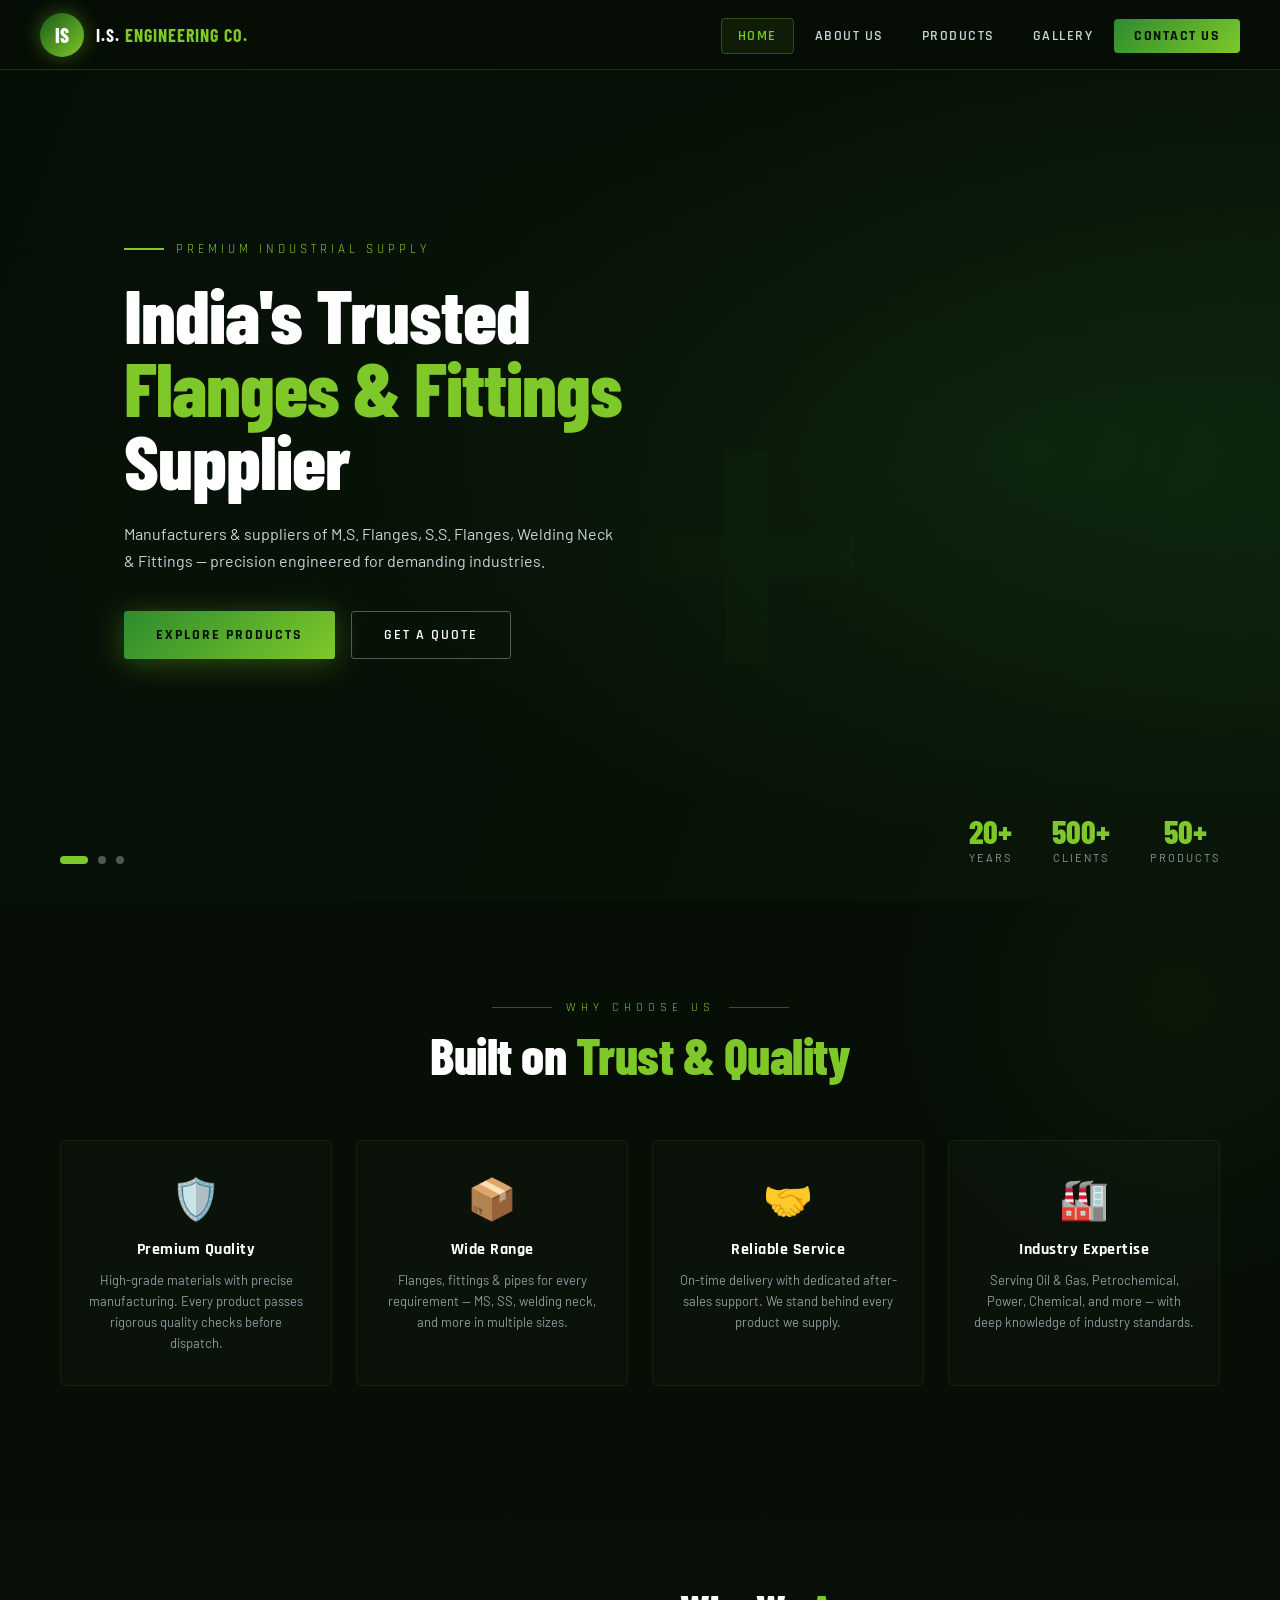
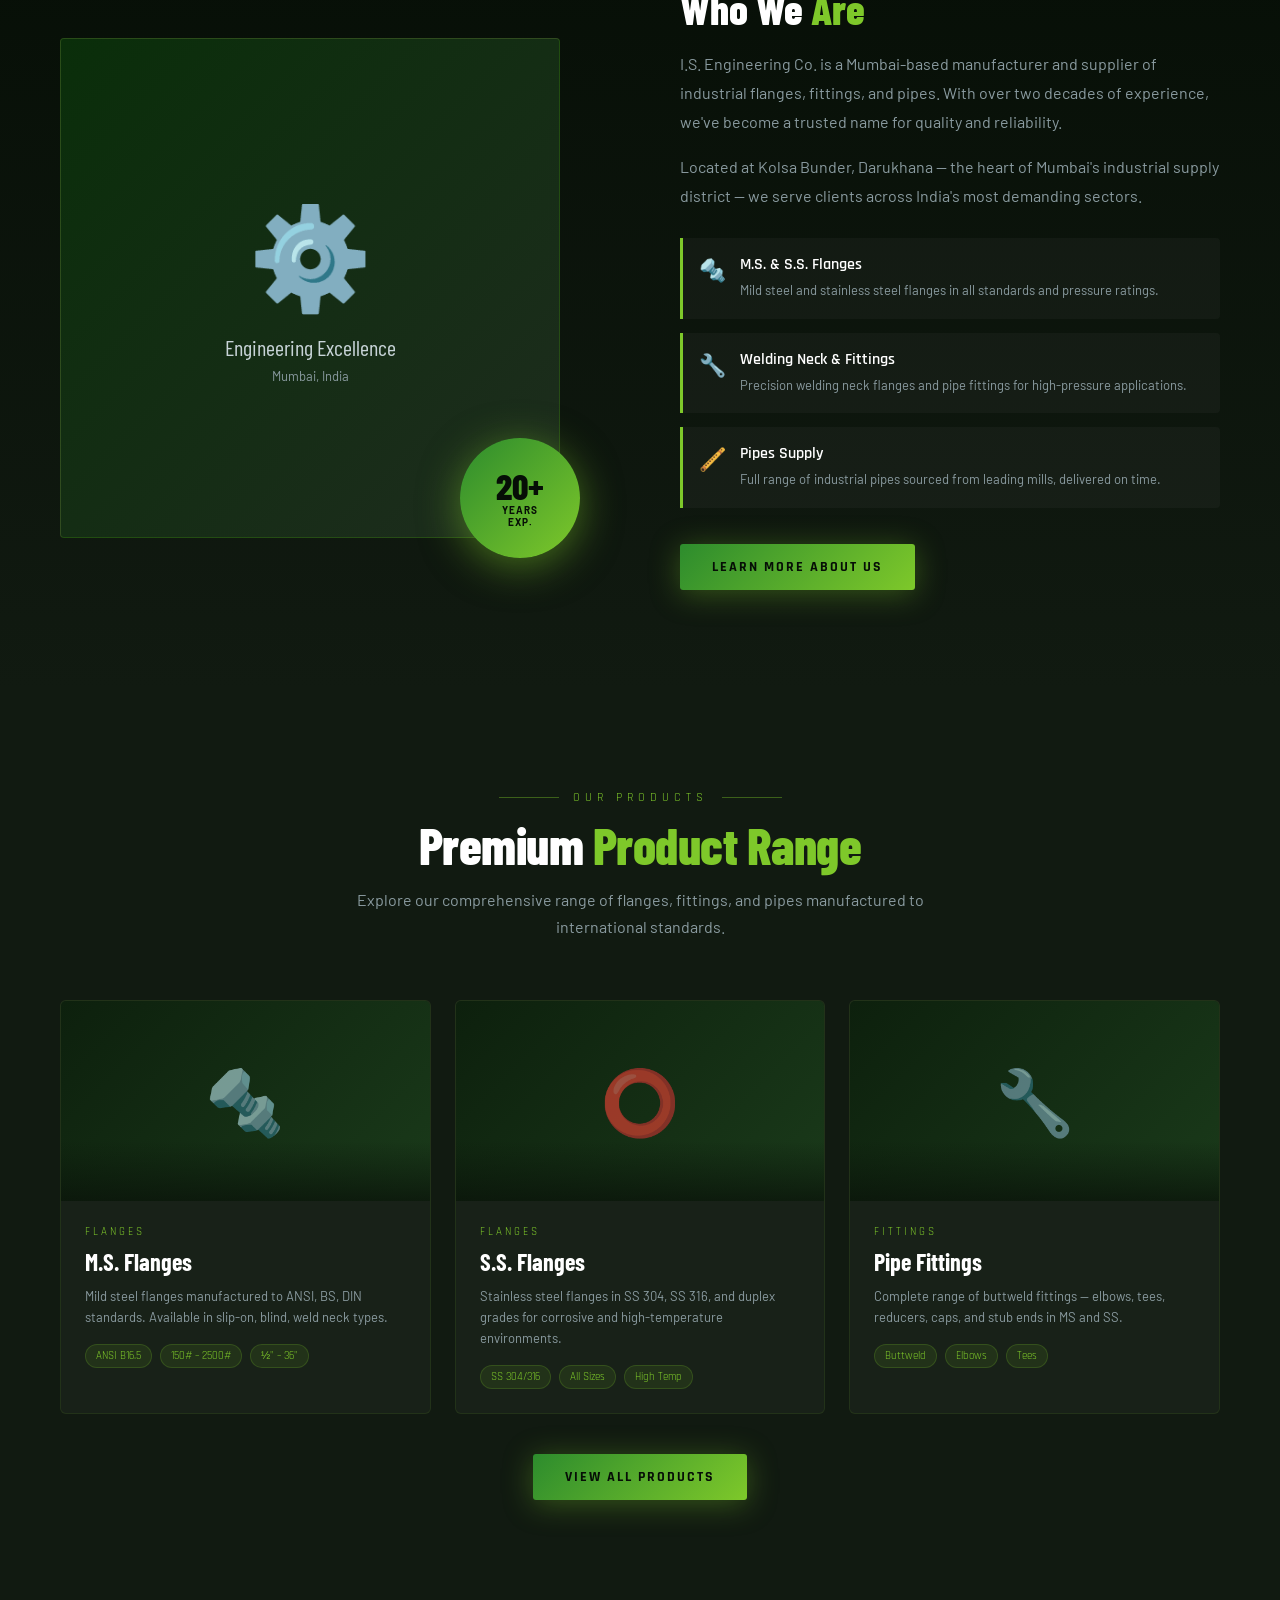
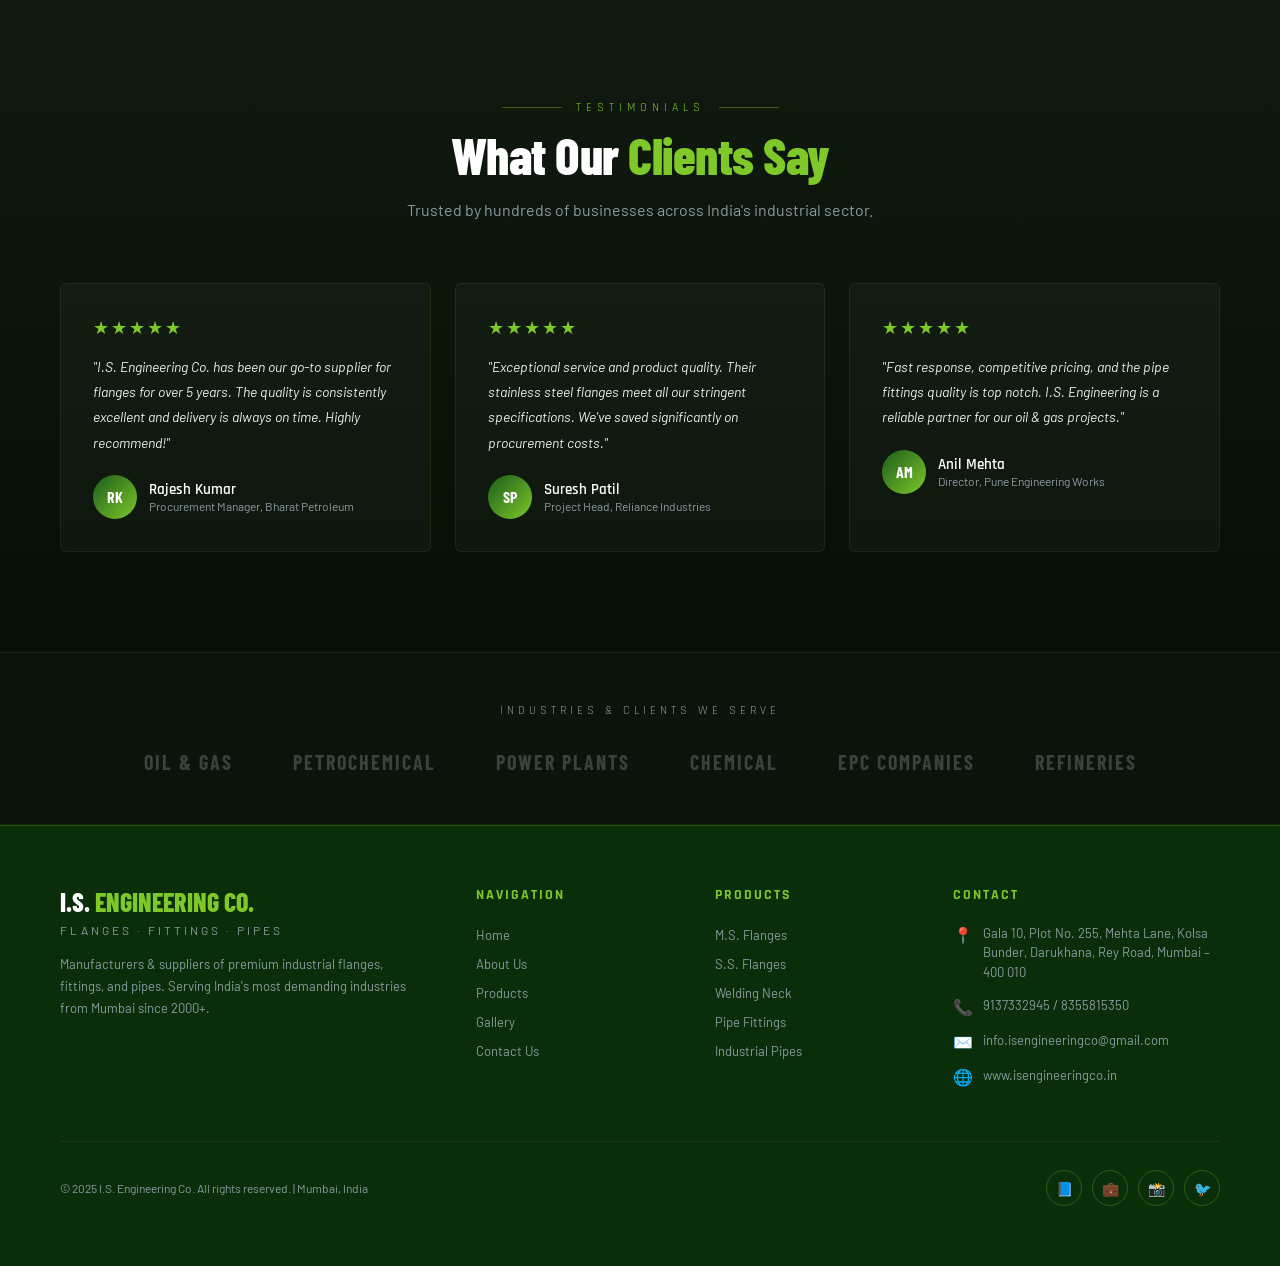
==== index.html @ b4782f3c "Add files via upload" ====
<!DOCTYPE html>
<html lang="en">
<head>
<meta charset="UTF-8">
<meta name="viewport" content="width=device-width, initial-scale=1.0">
<title>I.S. Engineering Co. – Flanges · Fittings · Pipes</title>
<link href="https://fonts.googleapis.com/css2?family=Rajdhani:wght@400;500;600;700&family=Barlow:wght@300;400;500;600&family=Barlow+Condensed:wght@700;800&display=swap" rel="stylesheet">
<style>
/* ===== CSS VARIABLES ===== */
:root {
  --green-dark: #0a2e0a;
  --green-mid: #1a5c1a;
  --green-bright: #2d8c2d;
  --green-lime: #7ec82a;
  --silver: #c8d4d8;
  --silver-light: #e8eef0;
  --white: #ffffff;
  --black: #060e06;
  --gray-dark: #111a11;
  --gray-mid: #1e2c1e;
  --steel: #8a9ba0;
  --accent: #b8e04a;
  --font-display: 'Barlow Condensed', sans-serif;
  --font-body: 'Barlow', sans-serif;
  --font-ui: 'Rajdhani', sans-serif;
}

/* ===== RESET ===== */
*, *::before, *::after { box-sizing: border-box; margin: 0; padding: 0; }
html { scroll-behavior: smooth; }
body { font-family: var(--font-body); background: var(--black); color: var(--white); overflow-x: hidden; }
a { text-decoration: none; color: inherit; }
img { max-width: 100%; display: block; }
ul { list-style: none; }

/* ===== PAGE SYSTEM ===== */
.page { display: none; min-height: 100vh; }
.page.active { display: block; }

/* ===== NAVBAR ===== */
nav {
  position: fixed; top: 0; left: 0; width: 100%; z-index: 1000;
  background: rgba(6, 14, 6, 0.92);
  backdrop-filter: blur(12px);
  border-bottom: 1px solid rgba(126, 200, 42, 0.2);
  padding: 0 40px;
  display: flex; align-items: center; justify-content: space-between;
  height: 70px;
}
.nav-logo {
  display: flex; align-items: center; gap: 12px; cursor: pointer;
}
.nav-logo-icon {
  width: 44px; height: 44px;
  background: linear-gradient(135deg, var(--green-mid), var(--green-lime));
  border-radius: 50%; display: flex; align-items: center; justify-content: center;
  font-size: 20px; font-weight: 800; color: white;
  font-family: var(--font-display);
  box-shadow: 0 0 20px rgba(126, 200, 42, 0.4);
}
.nav-logo-text { font-family: var(--font-display); font-size: 18px; font-weight: 700; letter-spacing: 1px; }
.nav-logo-text span { color: var(--green-lime); }
.nav-links { display: flex; align-items: center; gap: 4px; }
.nav-link {
  font-family: var(--font-ui); font-size: 14px; font-weight: 600;
  letter-spacing: 1.5px; text-transform: uppercase;
  padding: 8px 16px; border-radius: 4px; cursor: pointer;
  transition: all 0.3s ease; color: var(--silver);
  border: 1px solid transparent;
}
.nav-link:hover, .nav-link.active {
  color: var(--green-lime); border-color: rgba(126, 200, 42, 0.3);
  background: rgba(126, 200, 42, 0.08);
}
.nav-cta {
  background: linear-gradient(135deg, var(--green-bright), var(--green-lime));
  color: var(--black) !important; border: none !important;
  font-weight: 700; padding: 8px 20px;
}
.nav-cta:hover { transform: translateY(-1px); box-shadow: 0 4px 20px rgba(126, 200, 42, 0.5); }

/* Hamburger */
.hamburger { display: none; flex-direction: column; gap: 5px; cursor: pointer; padding: 4px; }
.hamburger span { width: 24px; height: 2px; background: var(--silver); transition: all 0.3s; }

/* ===== HERO / CAROUSEL ===== */
.hero {
  height: 100vh; position: relative; overflow: hidden;
  display: flex; align-items: center; justify-content: center;
}
.hero-slides { width: 100%; height: 100%; position: absolute; inset: 0; }
.hero-slide {
  position: absolute; inset: 0; opacity: 0; transition: opacity 1s ease;
  display: flex; align-items: center;
}
.hero-slide.active { opacity: 1; }
.hero-bg {
  position: absolute; inset: 0; background-size: cover; background-position: center;
}
.hero-bg::after {
  content: ''; position: absolute; inset: 0;
  background: linear-gradient(110deg, rgba(6,14,6,0.92) 0%, rgba(6,14,6,0.7) 50%, rgba(6,14,6,0.3) 100%);
}
/* Slide backgrounds as SVG pattern simulations */
.slide-1 .hero-bg { background-color: #0a1a0a; background-image: radial-gradient(ellipse at 80% 50%, rgba(45,140,45,0.3) 0%, transparent 60%), url("data:image/svg+xml,%3Csvg width='60' height='60' viewBox='0 0 60 60' xmlns='http://www.w3.org/2000/svg'%3E%3Cg fill='none' fill-rule='evenodd'%3E%3Cg fill='%231a5c1a' fill-opacity='0.15'%3E%3Cpath d='M36 34v-4h-2v4h-4v2h4v4h2v-4h4v-2h-4zm0-30V0h-2v4h-4v2h4v4h2V6h4V4h-4zM6 34v-4H4v4H0v2h4v4h2v-4h4v-2H6zM6 4V0H4v4H0v2h4v4h2V6h4V4H6z'/%3E%3C/g%3E%3C/g%3E%3C/svg%3E"); }
.slide-2 .hero-bg { background-color: #0d1f0d; background-image: radial-gradient(ellipse at 20% 60%, rgba(126,200,42,0.2) 0%, transparent 55%); }
.slide-3 .hero-bg { background-color: #0a150a; background-image: radial-gradient(ellipse at 70% 30%, rgba(45,140,45,0.25) 0%, transparent 60%); }

.hero-content {
  position: relative; z-index: 2; max-width: 700px;
  padding: 40px 60px; margin-left: 5%;
}
.hero-eyebrow {
  font-family: var(--font-ui); font-size: 13px; letter-spacing: 4px;
  text-transform: uppercase; color: var(--green-lime);
  display: flex; align-items: center; gap: 12px; margin-bottom: 20px;
}
.hero-eyebrow::before {
  content: ''; width: 40px; height: 2px; background: var(--green-lime);
}
.hero-title {
  font-family: var(--font-display); font-size: clamp(42px, 6vw, 82px);
  font-weight: 800; line-height: 0.95; letter-spacing: -1px;
  margin-bottom: 24px; color: white;
}
.hero-title .accent { color: var(--green-lime); display: block; }
.hero-subtitle {
  font-size: 16px; line-height: 1.7; color: var(--silver);
  max-width: 500px; margin-bottom: 36px;
}
.hero-btns { display: flex; gap: 16px; flex-wrap: wrap; }
.btn-primary {
  font-family: var(--font-ui); font-weight: 700; font-size: 14px;
  letter-spacing: 2px; text-transform: uppercase;
  padding: 14px 32px; border-radius: 3px; cursor: pointer;
  background: linear-gradient(135deg, var(--green-bright), var(--green-lime));
  color: var(--black); border: none; transition: all 0.3s;
  box-shadow: 0 4px 30px rgba(126,200,42,0.35);
}
.btn-primary:hover { transform: translateY(-2px); box-shadow: 0 8px 40px rgba(126,200,42,0.55); }
.btn-secondary {
  font-family: var(--font-ui); font-weight: 600; font-size: 14px;
  letter-spacing: 2px; text-transform: uppercase;
  padding: 14px 32px; border-radius: 3px; cursor: pointer;
  background: transparent; color: white;
  border: 1px solid rgba(255,255,255,0.3); transition: all 0.3s;
}
.btn-secondary:hover { border-color: var(--green-lime); color: var(--green-lime); }

.hero-indicators {
  position: absolute; bottom: 36px; left: 60px; display: flex; gap: 10px; z-index: 10;
}
.hero-dot {
  width: 8px; height: 8px; border-radius: 50%;
  background: rgba(255,255,255,0.3); cursor: pointer; transition: all 0.4s;
}
.hero-dot.active { background: var(--green-lime); width: 28px; border-radius: 4px; }

.hero-stats {
  position: absolute; bottom: 36px; right: 60px; display: flex; gap: 40px; z-index: 10;
}
.hero-stat { text-align: center; }
.hero-stat-num {
  font-family: var(--font-display); font-size: 32px; font-weight: 800;
  color: var(--green-lime); line-height: 1;
}
.hero-stat-label { font-size: 11px; color: var(--steel); letter-spacing: 2px; text-transform: uppercase; margin-top: 4px; }

/* Slide-in animation */
.hero-slide.active .hero-content > * {
  animation: slideUp 0.8s ease forwards;
}
.hero-slide.active .hero-eyebrow { animation-delay: 0.1s; opacity: 0; }
.hero-slide.active .hero-title { animation-delay: 0.25s; opacity: 0; }
.hero-slide.active .hero-subtitle { animation-delay: 0.4s; opacity: 0; }
.hero-slide.active .hero-btns { animation-delay: 0.55s; opacity: 0; }

@keyframes slideUp {
  from { opacity: 0; transform: translateY(30px); }
  to { opacity: 1; transform: translateY(0); }
}

/* ===== SECTION HEADERS ===== */
.section-header { text-align: center; margin-bottom: 60px; }
.section-label {
  font-family: var(--font-ui); font-size: 12px; letter-spacing: 5px;
  text-transform: uppercase; color: var(--green-lime); margin-bottom: 14px;
  display: flex; align-items: center; justify-content: center; gap: 14px;
}
.section-label::before, .section-label::after {
  content: ''; flex: 1; max-width: 60px; height: 1px; background: rgba(126,200,42,0.4);
}
.section-title {
  font-family: var(--font-display); font-size: clamp(32px, 4vw, 54px);
  font-weight: 800; letter-spacing: -0.5px; line-height: 1;
}
.section-title .hl { color: var(--green-lime); }
.section-desc { font-size: 16px; color: var(--steel); max-width: 600px; margin: 16px auto 0; line-height: 1.7; }

/* ===== ABOUT SECTION (HOME) ===== */
.about-home {
  padding: 100px 60px;
  background: linear-gradient(180deg, var(--black) 0%, var(--gray-dark) 100%);
}
.about-grid { display: grid; grid-template-columns: 1fr 1fr; gap: 80px; align-items: center; max-width: 1200px; margin: 0 auto; }
.about-visual {
  position: relative; aspect-ratio: 1; max-width: 500px;
}
.about-main-img {
  width: 100%; height: 100%; border-radius: 4px; overflow: hidden;
  background: linear-gradient(135deg, var(--green-dark), var(--gray-mid));
  display: flex; align-items: center; justify-content: center;
  border: 1px solid rgba(126,200,42,0.2);
}
.about-badge {
  position: absolute; bottom: -20px; right: -20px;
  width: 120px; height: 120px; border-radius: 50%;
  background: linear-gradient(135deg, var(--green-bright), var(--green-lime));
  display: flex; flex-direction: column; align-items: center; justify-content: center;
  box-shadow: 0 8px 40px rgba(126,200,42,0.5);
}
.about-badge-num { font-family: var(--font-display); font-size: 36px; font-weight: 800; color: var(--black); line-height: 1; }
.about-badge-text { font-size: 10px; font-weight: 700; color: var(--black); letter-spacing: 1px; text-align: center; }
.about-text h2 { font-family: var(--font-display); font-size: 42px; font-weight: 800; line-height: 1.05; margin-bottom: 20px; }
.about-text h2 .hl { color: var(--green-lime); }
.about-text p { color: var(--steel); line-height: 1.8; margin-bottom: 16px; }
.about-features { margin: 28px 0; display: flex; flex-direction: column; gap: 14px; }
.about-feature {
  display: flex; align-items: flex-start; gap: 14px;
  padding: 16px; background: rgba(255,255,255,0.03);
  border-left: 3px solid var(--green-lime); border-radius: 0 4px 4px 0;
}
.about-feature-icon { font-size: 22px; flex-shrink: 0; margin-top: 2px; }
.about-feature h4 { font-family: var(--font-ui); font-weight: 600; margin-bottom: 4px; }
.about-feature p { font-size: 13px; color: var(--steel); margin: 0; }

/* ===== PRODUCTS SECTION (HOME) ===== */
.products-home {
  padding: 100px 60px;
  background: var(--gray-dark);
}
.products-grid { display: grid; grid-template-columns: repeat(3, 1fr); gap: 24px; max-width: 1200px; margin: 0 auto; }
.product-card {
  background: rgba(255,255,255,0.03);
  border: 1px solid rgba(126,200,42,0.1);
  border-radius: 6px; overflow: hidden;
  transition: all 0.4s ease; cursor: pointer;
  position: relative; group: true;
}
.product-card:hover {
  transform: translateY(-6px);
  border-color: rgba(126,200,42,0.4);
  box-shadow: 0 20px 60px rgba(0,0,0,0.5), 0 0 30px rgba(126,200,42,0.1);
}
.product-img {
  height: 200px; overflow: hidden;
  background: linear-gradient(135deg, #0d200d, #1a3a1a);
  display: flex; align-items: center; justify-content: center;
  position: relative;
}
.product-img-icon { font-size: 64px; opacity: 0.6; }
.product-img::after {
  content: ''; position: absolute; bottom: 0; left: 0; right: 0; height: 60px;
  background: linear-gradient(transparent, rgba(10,20,10,0.8));
}
.product-info { padding: 24px; }
.product-tag {
  font-family: var(--font-ui); font-size: 11px; letter-spacing: 3px;
  text-transform: uppercase; color: var(--green-lime); margin-bottom: 8px;
}
.product-name { font-family: var(--font-display); font-size: 24px; font-weight: 700; margin-bottom: 10px; }
.product-desc { font-size: 13px; color: var(--steel); line-height: 1.6; margin-bottom: 16px; }
.product-specs { display: flex; gap: 8px; flex-wrap: wrap; }
.spec-chip {
  font-size: 11px; padding: 4px 10px; border-radius: 20px;
  background: rgba(126,200,42,0.1); color: var(--green-lime);
  border: 1px solid rgba(126,200,42,0.2); font-family: var(--font-ui);
}

/* ===== TESTIMONIALS ===== */
.testimonials {
  padding: 100px 60px;
  background: linear-gradient(180deg, var(--gray-dark) 0%, var(--black) 100%);
}
.testimonials-grid { display: grid; grid-template-columns: repeat(3, 1fr); gap: 24px; max-width: 1200px; margin: 0 auto; }
.testimonial-card {
  background: rgba(255,255,255,0.03); border: 1px solid rgba(126,200,42,0.1);
  border-radius: 6px; padding: 32px;
  transition: all 0.3s;
}
.testimonial-card:hover { border-color: rgba(126,200,42,0.3); transform: translateY(-4px); }
.testimonial-stars { color: var(--green-lime); font-size: 18px; margin-bottom: 16px; letter-spacing: 2px; }
.testimonial-text { font-size: 14px; color: var(--silver-light); line-height: 1.8; margin-bottom: 20px; font-style: italic; }
.testimonial-author { display: flex; align-items: center; gap: 12px; }
.testimonial-avatar {
  width: 44px; height: 44px; border-radius: 50%;
  background: linear-gradient(135deg, var(--green-mid), var(--green-lime));
  display: flex; align-items: center; justify-content: center;
  font-family: var(--font-display); font-size: 16px; font-weight: 700; color: white;
  flex-shrink: 0;
}
.testimonial-name { font-family: var(--font-ui); font-weight: 600; font-size: 15px; }
.testimonial-company { font-size: 12px; color: var(--steel); }

/* ===== FOOTER ===== */
footer {
  background: var(--green-dark);
  border-top: 1px solid rgba(126,200,42,0.2);
  padding: 60px;
}
.footer-grid {
  display: grid; grid-template-columns: 2fr 1fr 1fr 1.5fr;
  gap: 60px; max-width: 1200px; margin: 0 auto 40px;
}
.footer-brand-name { font-family: var(--font-display); font-size: 26px; font-weight: 800; margin-bottom: 6px; }
.footer-brand-name span { color: var(--green-lime); }
.footer-tagline { font-size: 12px; color: var(--steel); letter-spacing: 3px; text-transform: uppercase; margin-bottom: 16px; }
.footer-brand-desc { font-size: 13px; color: var(--steel); line-height: 1.7; }
.footer-heading { font-family: var(--font-ui); font-size: 14px; font-weight: 700; letter-spacing: 2px; text-transform: uppercase; color: var(--green-lime); margin-bottom: 20px; }
.footer-links li { margin-bottom: 10px; }
.footer-links a { font-size: 13px; color: var(--steel); transition: color 0.2s; cursor: pointer; }
.footer-links a:hover { color: var(--green-lime); }
.footer-contact-item { display: flex; gap: 10px; align-items: flex-start; margin-bottom: 14px; }
.footer-contact-icon { color: var(--green-lime); font-size: 16px; flex-shrink: 0; margin-top: 1px; }
.footer-contact-text { font-size: 13px; color: var(--steel); line-height: 1.5; }
.footer-bottom {
  border-top: 1px solid rgba(255,255,255,0.06);
  padding-top: 28px; max-width: 1200px; margin: 0 auto;
  display: flex; justify-content: space-between; align-items: center;
}
.footer-copy { font-size: 12px; color: var(--steel); }
.footer-socials { display: flex; gap: 10px; }
.social-btn {
  width: 36px; height: 36px; border-radius: 50%;
  border: 1px solid rgba(126,200,42,0.3);
  display: flex; align-items: center; justify-content: center;
  font-size: 14px; color: var(--steel); transition: all 0.3s; cursor: pointer;
}
.social-btn:hover { background: var(--green-lime); color: var(--black); border-color: var(--green-lime); }

/* ===== PAGE HERO BANNER ===== */
.page-hero {
  padding: 140px 60px 80px;
  background: linear-gradient(135deg, var(--black) 0%, var(--green-dark) 50%, var(--black) 100%);
  position: relative; overflow: hidden;
  text-align: center;
}
.page-hero::before {
  content: ''; position: absolute; inset: 0;
  background: radial-gradient(ellipse at 50% 50%, rgba(126,200,42,0.08) 0%, transparent 70%);
}
.page-hero-label {
  font-family: var(--font-ui); font-size: 12px; letter-spacing: 5px;
  text-transform: uppercase; color: var(--green-lime); margin-bottom: 16px;
}
.page-hero-title { font-family: var(--font-display); font-size: clamp(40px, 5vw, 72px); font-weight: 800; }
.page-hero-title .hl { color: var(--green-lime); }
.breadcrumb { display: flex; align-items: center; justify-content: center; gap: 8px; margin-top: 16px; font-size: 13px; color: var(--steel); }
.breadcrumb span { color: var(--green-lime); }

/* ===== ABOUT PAGE ===== */
.about-page { padding: 80px 60px; max-width: 1200px; margin: 0 auto; }
.about-story { display: grid; grid-template-columns: 1fr 1fr; gap: 80px; align-items: center; margin-bottom: 80px; }
.about-story-text h3 { font-family: var(--font-display); font-size: 36px; font-weight: 800; margin-bottom: 20px; }
.about-story-text h3 .hl { color: var(--green-lime); }
.about-story-text p { color: var(--steel); line-height: 1.8; margin-bottom: 14px; font-size: 15px; }
.about-visual-box {
  background: linear-gradient(135deg, var(--green-dark), var(--gray-mid));
  border: 1px solid rgba(126,200,42,0.2); border-radius: 8px;
  padding: 40px; min-height: 360px;
  display: flex; flex-direction: column; justify-content: center; align-items: center;
  gap: 20px;
}
.about-visual-box .big-icon { font-size: 80px; opacity: 0.7; }
.about-visual-box .big-text { font-family: var(--font-display); font-size: 18px; font-weight: 700; text-align: center; color: var(--silver); }
.values-grid { display: grid; grid-template-columns: repeat(4, 1fr); gap: 20px; margin-bottom: 80px; }
.value-card {
  background: rgba(255,255,255,0.03); border: 1px solid rgba(126,200,42,0.1);
  border-radius: 6px; padding: 28px; text-align: center; transition: all 0.3s;
}
.value-card:hover { border-color: rgba(126,200,42,0.4); transform: translateY(-4px); }
.value-icon { font-size: 36px; margin-bottom: 14px; }
.value-title { font-family: var(--font-ui); font-size: 16px; font-weight: 700; color: var(--green-lime); margin-bottom: 8px; }
.value-desc { font-size: 13px; color: var(--steel); line-height: 1.6; }
.team-section { text-align: center; margin-bottom: 80px; }
.team-section h3 { font-family: var(--font-display); font-size: 36px; font-weight: 800; margin-bottom: 14px; }
.team-section h3 .hl { color: var(--green-lime); }
.team-section p { color: var(--steel); max-width: 600px; margin: 0 auto 40px; line-height: 1.7; }
.team-grid { display: grid; grid-template-columns: repeat(3, 1fr); gap: 24px; }
.team-card {
  background: rgba(255,255,255,0.03); border: 1px solid rgba(126,200,42,0.1);
  border-radius: 6px; padding: 32px 24px; text-align: center;
}
.team-avatar {
  width: 80px; height: 80px; border-radius: 50%; margin: 0 auto 16px;
  background: linear-gradient(135deg, var(--green-mid), var(--green-lime));
  display: flex; align-items: center; justify-content: center;
  font-family: var(--font-display); font-size: 28px; font-weight: 800; color: white;
  box-shadow: 0 0 30px rgba(126,200,42,0.3);
}
.team-name { font-family: var(--font-ui); font-size: 18px; font-weight: 700; margin-bottom: 4px; }
.team-role { font-size: 13px; color: var(--green-lime); margin-bottom: 12px; }
.team-bio { font-size: 13px; color: var(--steel); line-height: 1.6; }

/* ===== PRODUCTS PAGE ===== */
.products-page { padding: 80px 60px; max-width: 1200px; margin: 0 auto; }
.products-filter { display: flex; gap: 10px; margin-bottom: 40px; flex-wrap: wrap; }
.filter-btn {
  font-family: var(--font-ui); font-size: 13px; font-weight: 600; letter-spacing: 1px;
  padding: 8px 20px; border-radius: 4px; cursor: pointer;
  background: transparent; color: var(--steel);
  border: 1px solid rgba(126,200,42,0.2); transition: all 0.3s;
}
.filter-btn.active, .filter-btn:hover {
  background: rgba(126,200,42,0.1); color: var(--green-lime);
  border-color: var(--green-lime);
}
.products-full-grid { display: grid; grid-template-columns: repeat(3, 1fr); gap: 24px; }
.product-full-card {
  background: rgba(255,255,255,0.03); border: 1px solid rgba(126,200,42,0.1);
  border-radius: 6px; overflow: hidden; transition: all 0.4s;
}
.product-full-card:hover {
  transform: translateY(-4px); border-color: rgba(126,200,42,0.35);
  box-shadow: 0 12px 40px rgba(0,0,0,0.4);
}
.product-full-img {
  height: 180px; background: linear-gradient(135deg, var(--green-dark), var(--gray-mid));
  display: flex; align-items: center; justify-content: center; font-size: 60px;
}
.product-full-body { padding: 24px; }
.product-full-tag { font-family: var(--font-ui); font-size: 11px; letter-spacing: 3px; text-transform: uppercase; color: var(--green-lime); margin-bottom: 8px; }
.product-full-name { font-family: var(--font-display); font-size: 22px; font-weight: 700; margin-bottom: 10px; }
.product-full-desc { font-size: 13px; color: var(--steel); line-height: 1.6; margin-bottom: 16px; }
.product-full-specs { margin-bottom: 16px; }
.product-full-specs li { font-size: 12px; color: var(--silver); padding: 4px 0; border-bottom: 1px solid rgba(255,255,255,0.05); display: flex; justify-content: space-between; }
.product-full-specs li span { color: var(--green-lime); }
.product-enquire {
  width: 100%; padding: 10px; border: 1px solid var(--green-lime);
  background: transparent; color: var(--green-lime); font-family: var(--font-ui);
  font-weight: 600; font-size: 13px; letter-spacing: 2px; text-transform: uppercase;
  border-radius: 4px; cursor: pointer; transition: all 0.3s;
}
.product-enquire:hover { background: var(--green-lime); color: var(--black); }

/* ===== GALLERY PAGE ===== */
.gallery-page { padding: 80px 60px; max-width: 1200px; margin: 0 auto; }
.gallery-grid { display: grid; grid-template-columns: repeat(4, 1fr); grid-auto-rows: 200px; gap: 12px; }
.gallery-item {
  background: linear-gradient(135deg, var(--green-dark), var(--gray-mid));
  border: 1px solid rgba(126,200,42,0.15); border-radius: 4px; overflow: hidden;
  position: relative; cursor: pointer; transition: all 0.3s;
  display: flex; align-items: center; justify-content: center;
}
.gallery-item:hover { border-color: var(--green-lime); transform: scale(1.02); z-index: 2; }
.gallery-item.large { grid-column: span 2; grid-row: span 2; }
.gallery-item.tall { grid-row: span 2; }
.gallery-icon { font-size: 48px; opacity: 0.5; }
.gallery-item:hover .gallery-icon { opacity: 0.8; }
.gallery-overlay {
  position: absolute; inset: 0; background: rgba(10,46,10,0.7);
  display: flex; align-items: flex-end; padding: 16px;
  opacity: 0; transition: opacity 0.3s;
}
.gallery-item:hover .gallery-overlay { opacity: 1; }
.gallery-caption { font-family: var(--font-ui); font-size: 13px; font-weight: 600; color: var(--green-lime); }

/* ===== CONTACT PAGE ===== */
.contact-page { padding: 80px 60px; max-width: 1200px; margin: 0 auto; }
.contact-grid { display: grid; grid-template-columns: 1fr 1.2fr; gap: 60px; }
.contact-info h3 { font-family: var(--font-display); font-size: 32px; font-weight: 800; margin-bottom: 16px; }
.contact-info h3 .hl { color: var(--green-lime); }
.contact-info p { color: var(--steel); line-height: 1.7; margin-bottom: 32px; }
.contact-detail {
  display: flex; gap: 16px; align-items: flex-start;
  padding: 20px; background: rgba(255,255,255,0.03);
  border: 1px solid rgba(126,200,42,0.1); border-radius: 6px; margin-bottom: 14px;
  transition: border-color 0.3s;
}
.contact-detail:hover { border-color: rgba(126,200,42,0.3); }
.contact-detail-icon {
  width: 44px; height: 44px; border-radius: 50%; flex-shrink: 0;
  background: rgba(126,200,42,0.12);
  display: flex; align-items: center; justify-content: center; font-size: 20px;
}
.contact-detail-label { font-family: var(--font-ui); font-size: 12px; letter-spacing: 2px; text-transform: uppercase; color: var(--green-lime); margin-bottom: 4px; }
.contact-detail-value { font-size: 14px; color: var(--silver); line-height: 1.5; }
.contact-form { background: rgba(255,255,255,0.02); border: 1px solid rgba(126,200,42,0.12); border-radius: 8px; padding: 40px; }
.contact-form h3 { font-family: var(--font-display); font-size: 26px; font-weight: 800; margin-bottom: 24px; }
.form-row { display: grid; grid-template-columns: 1fr 1fr; gap: 16px; }
.form-group { margin-bottom: 18px; }
.form-group label { display: block; font-family: var(--font-ui); font-size: 12px; letter-spacing: 2px; text-transform: uppercase; color: var(--steel); margin-bottom: 8px; }
.form-group input, .form-group textarea, .form-group select {
  width: 100%; padding: 12px 16px; background: rgba(255,255,255,0.04);
  border: 1px solid rgba(126,200,42,0.15); border-radius: 4px;
  color: var(--white); font-family: var(--font-body); font-size: 14px;
  transition: border-color 0.3s; outline: none;
}
.form-group input:focus, .form-group textarea:focus, .form-group select:focus { border-color: var(--green-lime); }
.form-group textarea { resize: vertical; min-height: 120px; }
.form-group select option { background: var(--gray-dark); }
.form-submit {
  width: 100%; padding: 14px; border: none; cursor: pointer; border-radius: 4px;
  background: linear-gradient(135deg, var(--green-bright), var(--green-lime));
  color: var(--black); font-family: var(--font-display); font-size: 18px; font-weight: 800;
  letter-spacing: 2px; text-transform: uppercase; transition: all 0.3s;
  box-shadow: 0 4px 24px rgba(126,200,42,0.3);
}
.form-submit:hover { transform: translateY(-2px); box-shadow: 0 8px 36px rgba(126,200,42,0.5); }

/* ===== MAP AREA ===== */
.map-section { padding: 0 60px 80px; max-width: 1200px; margin: 0 auto; }
.map-box {
  background: linear-gradient(135deg, var(--green-dark), var(--gray-mid));
  border: 1px solid rgba(126,200,42,0.2); border-radius: 8px; height: 300px;
  display: flex; align-items: center; justify-content: center; flex-direction: column; gap: 12px;
}
.map-box .map-icon { font-size: 48px; }
.map-box p { color: var(--steel); font-size: 14px; }
.map-box a { color: var(--green-lime); font-family: var(--font-ui); font-weight: 600; font-size: 14px; letter-spacing: 1px; }

/* ===== WHY CHOOSE US ===== */
.why-us {
  padding: 100px 60px;
  background: var(--black);
  position: relative; overflow: hidden;
}
.why-us::before {
  content: ''; position: absolute; top: -200px; right: -200px;
  width: 600px; height: 600px; border-radius: 50%;
  background: radial-gradient(circle, rgba(126,200,42,0.05) 0%, transparent 70%);
  pointer-events: none;
}
.why-grid { display: grid; grid-template-columns: repeat(4, 1fr); gap: 24px; max-width: 1200px; margin: 0 auto; }
.why-card {
  background: rgba(255,255,255,0.02); border: 1px solid rgba(126,200,42,0.08);
  border-radius: 6px; padding: 32px 24px; text-align: center; transition: all 0.4s;
  position: relative; overflow: hidden;
}
.why-card::before {
  content: ''; position: absolute; bottom: 0; left: 0; right: 0; height: 3px;
  background: linear-gradient(90deg, var(--green-bright), var(--green-lime));
  transform: scaleX(0); transition: transform 0.4s;
}
.why-card:hover { transform: translateY(-6px); border-color: rgba(126,200,42,0.25); }
.why-card:hover::before { transform: scaleX(1); }
.why-icon { font-size: 40px; margin-bottom: 16px; }
.why-title { font-family: var(--font-ui); font-size: 16px; font-weight: 700; color: var(--white); margin-bottom: 10px; letter-spacing: 0.5px; }
.why-desc { font-size: 13px; color: var(--steel); line-height: 1.6; }

/* ===== CLIENTS BAND ===== */
.clients-band {
  padding: 50px 60px;
  background: rgba(255,255,255,0.02);
  border-top: 1px solid rgba(126,200,42,0.1);
  border-bottom: 1px solid rgba(126,200,42,0.1);
}
.clients-band-label { text-align: center; font-family: var(--font-ui); font-size: 12px; letter-spacing: 4px; text-transform: uppercase; color: var(--steel); margin-bottom: 32px; }
.clients-list { display: flex; gap: 60px; justify-content: center; align-items: center; flex-wrap: wrap; }
.client-name {
  font-family: var(--font-display); font-size: 20px; font-weight: 700;
  color: rgba(255,255,255,0.2); letter-spacing: 2px; text-transform: uppercase;
  transition: color 0.3s;
}
.client-name:hover { color: rgba(126,200,42,0.6); }

/* ===== SUCCESS MESSAGE ===== */
.success-msg {
  background: rgba(126,200,42,0.1); border: 1px solid var(--green-lime);
  border-radius: 4px; padding: 14px; text-align: center; margin-top: 14px;
  color: var(--green-lime); font-family: var(--font-ui); font-size: 14px;
  display: none;
}

/* ===== RESPONSIVE ===== */
@media (max-width: 900px) {
  nav { padding: 0 20px; }
  .nav-links { display: none; }
  .nav-links.open {
    display: flex; flex-direction: column; position: fixed;
    top: 70px; left: 0; right: 0; bottom: 0;
    background: rgba(6,14,6,0.98); padding: 30px 20px;
    z-index: 999;
  }
  .hamburger { display: flex; }
  .hero-content { padding: 20px 20px; margin-left: 0; }
  .hero-stats { display: none; }
  .about-grid, .about-story, .contact-grid { grid-template-columns: 1fr; gap: 40px; }
  .products-grid, .products-full-grid { grid-template-columns: 1fr 1fr; }
  .testimonials-grid, .values-grid, .why-grid { grid-template-columns: 1fr 1fr; }
  .team-grid { grid-template-columns: 1fr 1fr; }
  .gallery-grid { grid-template-columns: 1fr 1fr; }
  .footer-grid { grid-template-columns: 1fr 1fr; gap: 30px; }
  .about-home, .products-home, .testimonials, .why-us, .about-page, .products-page, .gallery-page, .contact-page { padding-left: 20px; padding-right: 20px; }
  .page-hero { padding: 120px 20px 60px; }
  .footer-bottom { flex-direction: column; gap: 16px; text-align: center; }
  footer { padding: 40px 20px; }
}

@media (max-width: 600px) {
  .products-grid, .products-full-grid, .testimonials-grid, .values-grid, .why-grid, .team-grid { grid-template-columns: 1fr; }
  .gallery-grid { grid-template-columns: 1fr; }
  .gallery-item.large, .gallery-item.tall { grid-column: span 1; grid-row: span 1; }
  .footer-grid { grid-template-columns: 1fr; }
  .form-row { grid-template-columns: 1fr; }
}
</style>
</head>
<body>

<!-- NAVBAR -->
<nav>
  <div class="nav-logo" onclick="showPage('home')">
    <div class="nav-logo-icon">IS</div>
    <div class="nav-logo-text">I.S. <span>ENGINEERING CO.</span></div>
  </div>
  <ul class="nav-links" id="navLinks">
    <li><a class="nav-link active" onclick="showPage('home')" id="nav-home">Home</a></li>
    <li><a class="nav-link" onclick="showPage('about')" id="nav-about">About Us</a></li>
    <li><a class="nav-link" onclick="showPage('products')" id="nav-products">Products</a></li>
    <li><a class="nav-link" onclick="showPage('gallery')" id="nav-gallery">Gallery</a></li>
    <li><a class="nav-link nav-cta" onclick="showPage('contact')" id="nav-contact">Contact Us</a></li>
  </ul>
  <div class="hamburger" id="hamburger" onclick="toggleNav()">
    <span></span><span></span><span></span>
  </div>
</nav>

<!-- =================== HOME PAGE =================== -->
<div class="page active" id="page-home">

  <!-- HERO CAROUSEL -->
  <section class="hero">
    <div class="hero-slides">

      <div class="hero-slide active slide-1">
        <div class="hero-bg"></div>
        <div class="hero-content">
          <div class="hero-eyebrow">Premium Industrial Supply</div>
          <h1 class="hero-title">
            India's Trusted
            <span class="accent">Flanges & Fittings</span>
            Supplier
          </h1>
          <p class="hero-subtitle">Manufacturers & suppliers of M.S. Flanges, S.S. Flanges, Welding Neck & Fittings — precision engineered for demanding industries.</p>
          <div class="hero-btns">
            <button class="btn-primary" onclick="showPage('products')">Explore Products</button>
            <button class="btn-secondary" onclick="showPage('contact')">Get a Quote</button>
          </div>
        </div>
      </div>

      <div class="hero-slide slide-2">
        <div class="hero-bg"></div>
        <div class="hero-content">
          <div class="hero-eyebrow">Industrial Grade Pipes</div>
          <h1 class="hero-title">
            Built for the
            <span class="accent">Harshest</span>
            Conditions
          </h1>
          <p class="hero-subtitle">Supplying pipes for Oil & Gas, Petrochemical, Power, and Chemical plants. Every product is quality-checked and delivery-ready.</p>
          <div class="hero-btns">
            <button class="btn-primary" onclick="showPage('products')">View Pipes</button>
            <button class="btn-secondary" onclick="showPage('contact')">Contact Us</button>
          </div>
        </div>
      </div>

      <div class="hero-slide slide-3">
        <div class="hero-bg"></div>
        <div class="hero-content">
          <div class="hero-eyebrow">Mumbai Based · Pan India Delivery</div>
          <h1 class="hero-title">
            <span class="accent">20+ Years</span>
            of Engineering
            Excellence
          </h1>
          <p class="hero-subtitle">Serving top industrial clients with premium quality flanges, fittings, and pipes. On-time delivery guaranteed, customer satisfaction assured.</p>
          <div class="hero-btns">
            <button class="btn-primary" onclick="showPage('about')">Our Story</button>
            <button class="btn-secondary" onclick="showPage('contact')">Reach Out</button>
          </div>
        </div>
      </div>

    </div>
    <div class="hero-indicators">
      <div class="hero-dot active" onclick="goSlide(0)"></div>
      <div class="hero-dot" onclick="goSlide(1)"></div>
      <div class="hero-dot" onclick="goSlide(2)"></div>
    </div>
    <div class="hero-stats">
      <div class="hero-stat"><div class="hero-stat-num">20+</div><div class="hero-stat-label">Years</div></div>
      <div class="hero-stat"><div class="hero-stat-num">500+</div><div class="hero-stat-label">Clients</div></div>
      <div class="hero-stat"><div class="hero-stat-num">50+</div><div class="hero-stat-label">Products</div></div>
    </div>
  </section>

  <!-- WHY CHOOSE US -->
  <section class="why-us">
    <div class="section-header">
      <div class="section-label">Why Choose Us</div>
      <h2 class="section-title">Built on <span class="hl">Trust & Quality</span></h2>
    </div>
    <div class="why-grid">
      <div class="why-card">
        <div class="why-icon">🛡️</div>
        <div class="why-title">Premium Quality</div>
        <div class="why-desc">High-grade materials with precise manufacturing. Every product passes rigorous quality checks before dispatch.</div>
      </div>
      <div class="why-card">
        <div class="why-icon">📦</div>
        <div class="why-title">Wide Range</div>
        <div class="why-desc">Flanges, fittings & pipes for every requirement — MS, SS, welding neck, and more in multiple sizes.</div>
      </div>
      <div class="why-card">
        <div class="why-icon">🤝</div>
        <div class="why-title">Reliable Service</div>
        <div class="why-desc">On-time delivery with dedicated after-sales support. We stand behind every product we supply.</div>
      </div>
      <div class="why-card">
        <div class="why-icon">🏭</div>
        <div class="why-title">Industry Expertise</div>
        <div class="why-desc">Serving Oil & Gas, Petrochemical, Power, Chemical, and more — with deep knowledge of industry standards.</div>
      </div>
    </div>
  </section>

  <!-- ABOUT SNIPPET -->
  <section class="about-home">
    <div class="about-grid">
      <div class="about-visual">
        <div class="about-main-img">
          <div style="text-align:center; padding:40px;">
            <div style="font-size:100px;">⚙️</div>
            <div style="font-family:var(--font-display); font-size:22px; color:var(--silver); margin-top:16px;">Engineering Excellence</div>
            <div style="font-size:13px; color:var(--steel); margin-top:8px;">Mumbai, India</div>
          </div>
        </div>
        <div class="about-badge">
          <div class="about-badge-num">20+</div>
          <div class="about-badge-text">YEARS<br>EXP.</div>
        </div>
      </div>
      <div class="about-text">
        <h2>Who We <span class="hl">Are</span></h2>
        <p>I.S. Engineering Co. is a Mumbai-based manufacturer and supplier of industrial flanges, fittings, and pipes. With over two decades of experience, we've become a trusted name for quality and reliability.</p>
        <p>Located at Kolsa Bunder, Darukhana — the heart of Mumbai's industrial supply district — we serve clients across India's most demanding sectors.</p>
        <div class="about-features">
          <div class="about-feature">
            <div class="about-feature-icon">🔩</div>
            <div>
              <h4>M.S. & S.S. Flanges</h4>
              <p>Mild steel and stainless steel flanges in all standards and pressure ratings.</p>
            </div>
          </div>
          <div class="about-feature">
            <div class="about-feature-icon">🔧</div>
            <div>
              <h4>Welding Neck & Fittings</h4>
              <p>Precision welding neck flanges and pipe fittings for high-pressure applications.</p>
            </div>
          </div>
          <div class="about-feature">
            <div class="about-feature-icon">🪈</div>
            <div>
              <h4>Pipes Supply</h4>
              <p>Full range of industrial pipes sourced from leading mills, delivered on time.</p>
            </div>
          </div>
        </div>
        <button class="btn-primary" onclick="showPage('about')" style="margin-top:8px;">Learn More About Us</button>
      </div>
    </div>
  </section>

  <!-- PRODUCTS SNIPPET -->
  <section class="products-home">
    <div class="section-header">
      <div class="section-label">Our Products</div>
      <h2 class="section-title">Premium <span class="hl">Product Range</span></h2>
      <p class="section-desc">Explore our comprehensive range of flanges, fittings, and pipes manufactured to international standards.</p>
    </div>
    <div class="products-grid">
      <div class="product-card">
        <div class="product-img"><div class="product-img-icon">🔩</div></div>
        <div class="product-info">
          <div class="product-tag">Flanges</div>
          <div class="product-name">M.S. Flanges</div>
          <div class="product-desc">Mild steel flanges manufactured to ANSI, BS, DIN standards. Available in slip-on, blind, weld neck types.</div>
          <div class="product-specs">
            <span class="spec-chip">ANSI B16.5</span>
            <span class="spec-chip">150# – 2500#</span>
            <span class="spec-chip">½" – 36"</span>
          </div>
        </div>
      </div>
      <div class="product-card">
        <div class="product-img"><div class="product-img-icon">⭕</div></div>
        <div class="product-info">
          <div class="product-tag">Flanges</div>
          <div class="product-name">S.S. Flanges</div>
          <div class="product-desc">Stainless steel flanges in SS 304, SS 316, and duplex grades for corrosive and high-temperature environments.</div>
          <div class="product-specs">
            <span class="spec-chip">SS 304/316</span>
            <span class="spec-chip">All Sizes</span>
            <span class="spec-chip">High Temp</span>
          </div>
        </div>
      </div>
      <div class="product-card">
        <div class="product-img"><div class="product-img-icon">🔧</div></div>
        <div class="product-info">
          <div class="product-tag">Fittings</div>
          <div class="product-name">Pipe Fittings</div>
          <div class="product-desc">Complete range of buttweld fittings — elbows, tees, reducers, caps, and stub ends in MS and SS.</div>
          <div class="product-specs">
            <span class="spec-chip">Buttweld</span>
            <span class="spec-chip">Elbows</span>
            <span class="spec-chip">Tees</span>
          </div>
        </div>
      </div>
    </div>
    <div style="text-align:center; margin-top:40px;">
      <button class="btn-primary" onclick="showPage('products')">View All Products</button>
    </div>
  </section>

  <!-- TESTIMONIALS -->
  <section class="testimonials">
    <div class="section-header">
      <div class="section-label">Testimonials</div>
      <h2 class="section-title">What Our <span class="hl">Clients Say</span></h2>
      <p class="section-desc">Trusted by hundreds of businesses across India's industrial sector.</p>
    </div>
    <div class="testimonials-grid">
      <div class="testimonial-card">
        <div class="testimonial-stars">★★★★★</div>
        <div class="testimonial-text">"I.S. Engineering Co. has been our go-to supplier for flanges for over 5 years. The quality is consistently excellent and delivery is always on time. Highly recommend!"</div>
        <div class="testimonial-author">
          <div class="testimonial-avatar">RK</div>
          <div>
            <div class="testimonial-name">Rajesh Kumar</div>
            <div class="testimonial-company">Procurement Manager, Bharat Petroleum</div>
          </div>
        </div>
      </div>
      <div class="testimonial-card">
        <div class="testimonial-stars">★★★★★</div>
        <div class="testimonial-text">"Exceptional service and product quality. Their stainless steel flanges meet all our stringent specifications. We've saved significantly on procurement costs."</div>
        <div class="testimonial-author">
          <div class="testimonial-avatar">SP</div>
          <div>
            <div class="testimonial-name">Suresh Patil</div>
            <div class="testimonial-company">Project Head, Reliance Industries</div>
          </div>
        </div>
      </div>
      <div class="testimonial-card">
        <div class="testimonial-stars">★★★★★</div>
        <div class="testimonial-text">"Fast response, competitive pricing, and the pipe fittings quality is top notch. I.S. Engineering is a reliable partner for our oil & gas projects."</div>
        <div class="testimonial-author">
          <div class="testimonial-avatar">AM</div>
          <div>
            <div class="testimonial-name">Anil Mehta</div>
            <div class="testimonial-company">Director, Pune Engineering Works</div>
          </div>
        </div>
      </div>
    </div>
  </section>

  <!-- CLIENTS -->
  <div class="clients-band">
    <div class="clients-band-label">Industries & Clients We Serve</div>
    <div class="clients-list">
      <div class="client-name">Oil & Gas</div>
      <div class="client-name">Petrochemical</div>
      <div class="client-name">Power Plants</div>
      <div class="client-name">Chemical</div>
      <div class="client-name">EPC Companies</div>
      <div class="client-name">Refineries</div>
    </div>
  </div>

  <!-- FOOTER -->
  <footer>
    <div class="footer-grid">
      <div>
        <div class="footer-brand-name">I.S. <span>ENGINEERING CO.</span></div>
        <div class="footer-tagline">Flanges · Fittings · Pipes</div>
        <p class="footer-brand-desc">Manufacturers & suppliers of premium industrial flanges, fittings, and pipes. Serving India's most demanding industries from Mumbai since 2000+.</p>
      </div>
      <div>
        <div class="footer-heading">Navigation</div>
        <ul class="footer-links">
          <li><a onclick="showPage('home')">Home</a></li>
          <li><a onclick="showPage('about')">About Us</a></li>
          <li><a onclick="showPage('products')">Products</a></li>
          <li><a onclick="showPage('gallery')">Gallery</a></li>
          <li><a onclick="showPage('contact')">Contact Us</a></li>
        </ul>
      </div>
      <div>
        <div class="footer-heading">Products</div>
        <ul class="footer-links">
          <li><a>M.S. Flanges</a></li>
          <li><a>S.S. Flanges</a></li>
          <li><a>Welding Neck</a></li>
          <li><a>Pipe Fittings</a></li>
          <li><a>Industrial Pipes</a></li>
        </ul>
      </div>
      <div>
        <div class="footer-heading">Contact</div>
        <div class="footer-contact-item">
          <div class="footer-contact-icon">📍</div>
          <div class="footer-contact-text">Gala 10, Plot No. 255, Mehta Lane, Kolsa Bunder, Darukhana, Rey Road, Mumbai – 400 010</div>
        </div>
        <div class="footer-contact-item">
          <div class="footer-contact-icon">📞</div>
          <div class="footer-contact-text">9137332945 / 8355815350</div>
        </div>
        <div class="footer-contact-item">
          <div class="footer-contact-icon">✉️</div>
          <div class="footer-contact-text">info.isengineeringco@gmail.com</div>
        </div>
        <div class="footer-contact-item">
          <div class="footer-contact-icon">🌐</div>
          <div class="footer-contact-text">www.isengineeringco.in</div>
        </div>
      </div>
    </div>
    <div class="footer-bottom">
      <div class="footer-copy">© 2025 I.S. Engineering Co. All rights reserved. | Mumbai, India</div>
      <div class="footer-socials">
        <div class="social-btn">📘</div>
        <div class="social-btn">💼</div>
        <div class="social-btn">📸</div>
        <div class="social-btn">🐦</div>
      </div>
    </div>
  </footer>
</div>

<!-- =================== ABOUT PAGE =================== -->
<div class="page" id="page-about">
  <div class="page-hero">
    <div class="page-hero-label">Who We Are</div>
    <h1 class="page-hero-title">About <span class="hl">I.S. Engineering Co.</span></h1>
    <div class="breadcrumb">Home <span>›</span> About Us</div>
  </div>

  <div class="about-page">
    <div class="about-story">
      <div class="about-story-text">
        <h3>Our <span class="hl">Story</span></h3>
        <p>I.S. Engineering Co. was founded with a simple vision: to provide India's industrial sector with the highest quality flanges, fittings, and pipes at competitive prices, backed by unmatched service.</p>
        <p>Based in the heart of Mumbai's industrial zone at Kolsa Bunder, Darukhana — we have grown from a small trading firm to a respected manufacturer and supplier serving clients across India.</p>
        <p>Our team of experienced engineers and procurement specialists ensures that every product we supply meets international standards and your exact specifications. Whether you need a single flange or bulk pipe supply for a large project, we deliver with the same commitment to quality.</p>
        <p>Today, I.S. Engineering Co. is proud to serve clients in Oil & Gas, Petrochemical, Power Generation, Chemical processing, and EPC sectors with an ever-expanding product portfolio.</p>
      </div>
      <div class="about-visual-box">
        <div class="big-icon">🏭</div>
        <div class="big-text">Mumbai's Trusted<br>Industrial Supplier</div>
        <div style="display:grid; grid-template-columns:1fr 1fr; gap:16px; width:100%; margin-top:12px;">
          <div style="text-align:center; background:rgba(126,200,42,0.08); border:1px solid rgba(126,200,42,0.2); border-radius:6px; padding:16px;">
            <div style="font-family:var(--font-display); font-size:32px; font-weight:800; color:var(--green-lime);">20+</div>
            <div style="font-size:11px; color:var(--steel); letter-spacing:2px;">YEARS EXP.</div>
          </div>
          <div style="text-align:center; background:rgba(126,200,42,0.08); border:1px solid rgba(126,200,42,0.2); border-radius:6px; padding:16px;">
            <div style="font-family:var(--font-display); font-size:32px; font-weight:800; color:var(--green-lime);">500+</div>
            <div style="font-size:11px; color:var(--steel); letter-spacing:2px;">CLIENTS</div>
          </div>
          <div style="text-align:center; background:rgba(126,200,42,0.08); border:1px solid rgba(126,200,42,0.2); border-radius:6px; padding:16px;">
            <div style="font-family:var(--font-display); font-size:32px; font-weight:800; color:var(--green-lime);">50+</div>
            <div style="font-size:11px; color:var(--steel); letter-spacing:2px;">PRODUCTS</div>
          </div>
          <div style="text-align:center; background:rgba(126,200,42,0.08); border:1px solid rgba(126,200,42,0.2); border-radius:6px; padding:16px;">
            <div style="font-family:var(--font-display); font-size:32px; font-weight:800; color:var(--green-lime);">6</div>
            <div style="font-size:11px; color:var(--steel); letter-spacing:2px;">INDUSTRIES</div>
          </div>
        </div>
      </div>
    </div>

    <div class="section-header">
      <div class="section-label">Our Values</div>
      <h2 class="section-title">What <span class="hl">Drives Us</span></h2>
    </div>
    <div class="values-grid">
      <div class="value-card">
        <div class="value-icon">🎯</div>
        <div class="value-title">Quality First</div>
        <div class="value-desc">We never compromise on material grade or manufacturing precision. Every product is tested before it leaves our warehouse.</div>
      </div>
      <div class="value-card">
        <div class="value-icon">⚡</div>
        <div class="value-title">Speed & Reliability</div>
        <div class="value-desc">Deadlines matter in industrial projects. We pride ourselves on on-time delivery, every time, without exception.</div>
      </div>
      <div class="value-card">
        <div class="value-icon">🤝</div>
        <div class="value-title">Partnership</div>
        <div class="value-desc">We see our clients as long-term partners, not one-time transactions. Your success is our success.</div>
      </div>
      <div class="value-card">
        <div class="value-icon">🌱</div>
        <div class="value-title">Integrity</div>
        <div class="value-desc">Transparent pricing, honest communication, and ethical business practices are the foundation of everything we do.</div>
      </div>
    </div>

    <div class="team-section">
      <h3>Meet Our <span class="hl">Team</span></h3>
      <p>Our experienced team of engineers and supply specialists is dedicated to fulfilling your industrial requirements with professionalism and precision.</p>
      <div class="team-grid">
        <div class="team-card">
          <div class="team-avatar">IS</div>
          <div class="team-name">Founder & Director</div>
          <div class="team-role">I.S. Engineering Co.</div>
          <div class="team-bio">20+ years in industrial supply. Expert in flanges, fittings, and pipe standards across all major industries.</div>
        </div>
        <div class="team-card">
          <div class="team-avatar">TM</div>
          <div class="team-name">Technical Manager</div>
          <div class="team-role">Quality & Standards</div>
          <div class="team-bio">Ensures every product meets ANSI, BS, DIN, and IS standards. Your assurance of quality from order to delivery.</div>
        </div>
        <div class="team-card">
          <div class="team-avatar">SM</div>
          <div class="team-name">Sales Manager</div>
          <div class="team-role">Client Relations</div>
          <div class="team-bio">Your first point of contact for quotes, inquiries, and project requirements. Fast responses guaranteed.</div>
        </div>
      </div>
    </div>
  </div>

  <footer>
    <div class="footer-grid">
      <div>
        <div class="footer-brand-name">I.S. <span>ENGINEERING CO.</span></div>
        <div class="footer-tagline">Flanges · Fittings · Pipes</div>
        <p class="footer-brand-desc">Manufacturers & suppliers of premium industrial flanges, fittings, and pipes from Mumbai, India.</p>
      </div>
      <div>
        <div class="footer-heading">Navigation</div>
        <ul class="footer-links">
          <li><a onclick="showPage('home')">Home</a></li>
          <li><a onclick="showPage('about')">About Us</a></li>
          <li><a onclick="showPage('products')">Products</a></li>
          <li><a onclick="showPage('gallery')">Gallery</a></li>
          <li><a onclick="showPage('contact')">Contact Us</a></li>
        </ul>
      </div>
      <div>
        <div class="footer-heading">Products</div>
        <ul class="footer-links">
          <li><a>M.S. Flanges</a></li>
          <li><a>S.S. Flanges</a></li>
          <li><a>Welding Neck</a></li>
          <li><a>Pipe Fittings</a></li>
          <li><a>Industrial Pipes</a></li>
        </ul>
      </div>
      <div>
        <div class="footer-heading">Contact</div>
        <div class="footer-contact-item">
          <div class="footer-contact-icon">📍</div>
          <div class="footer-contact-text">Gala 10, Plot No. 255, Mehta Lane, Kolsa Bunder, Darukhana, Mumbai – 400 010</div>
        </div>
        <div class="footer-contact-item">
          <div class="footer-contact-icon">📞</div>
          <div class="footer-contact-text">9137332945 / 8355815350</div>
        </div>
        <div class="footer-contact-item">
          <div class="footer-contact-icon">✉️</div>
          <div class="footer-contact-text">info.isengineeringco@gmail.com</div>
        </div>
      </div>
    </div>
    <div class="footer-bottom">
      <div class="footer-copy">© 2025 I.S. Engineering Co. All rights reserved.</div>
      <div class="footer-socials">
        <div class="social-btn">📘</div>
        <div class="social-btn">💼</div>
        <div class="social-btn">📸</div>
      </div>
    </div>
  </footer>
</div>

<!-- =================== PRODUCTS PAGE =================== -->
<div class="page" id="page-products">
  <div class="page-hero">
    <div class="page-hero-label">Our Range</div>
    <h1 class="page-hero-title">Our <span class="hl">Products</span></h1>
    <div class="breadcrumb">Home <span>›</span> Products</div>
  </div>

  <div class="products-page">
    <div class="section-header">
      <div class="section-label">Product Catalogue</div>
      <h2 class="section-title">Precision <span class="hl">Engineered</span> Products</h2>
      <p class="section-desc">All products are manufactured to international standards including ANSI, BS, DIN, IS. Available in multiple grades, sizes, and pressure ratings.</p>
    </div>

    <div class="products-filter">
      <button class="filter-btn active">All Products</button>
      <button class="filter-btn">Flanges</button>
      <button class="filter-btn">Fittings</button>
      <button class="filter-btn">Pipes</button>
    </div>

    <div class="products-full-grid">
      <!-- Flanges -->
      <div class="product-full-card">
        <div class="product-full-img">🔩</div>
        <div class="product-full-body">
          <div class="product-full-tag">Flanges</div>
          <div class="product-full-name">M.S. Slip-On Flanges</div>
          <div class="product-full-desc">Mild steel slip-on flanges for general piping applications. Easy to install and weld.</div>
          <ul class="product-full-specs">
            <li>Standard <span>ANSI B16.5 / IS 6392</span></li>
            <li>Size Range <span>½" – 36"</span></li>
            <li>Pressure Rating <span>150# – 2500#</span></li>
            <li>Material <span>A105 / IS 2062</span></li>
          </ul>
          <button class="product-enquire" onclick="showPage('contact')">Enquire Now</button>
        </div>
      </div>

      <div class="product-full-card">
        <div class="product-full-img">⭕</div>
        <div class="product-full-body">
          <div class="product-full-tag">Flanges</div>
          <div class="product-full-name">M.S. Weld Neck Flanges</div>
          <div class="product-full-desc">High-pressure welding neck flanges for critical piping systems with superior integrity.</div>
          <ul class="product-full-specs">
            <li>Standard <span>ANSI B16.5</span></li>
            <li>Size Range <span>½" – 24"</span></li>
            <li>Pressure Rating <span>150# – 2500#</span></li>
            <li>Material <span>A105 / Carbon Steel</span></li>
          </ul>
          <button class="product-enquire" onclick="showPage('contact')">Enquire Now</button>
        </div>
      </div>

      <div class="product-full-card">
        <div class="product-full-img">🔵</div>
        <div class="product-full-body">
          <div class="product-full-tag">Flanges</div>
          <div class="product-full-name">M.S. Blind Flanges</div>
          <div class="product-full-desc">Blind flanges for closing pipe ends and pressure vessel openings. Stock in all sizes.</div>
          <ul class="product-full-specs">
            <li>Standard <span>ANSI B16.5 / BS 4504</span></li>
            <li>Size Range <span>½" – 48"</span></li>
            <li>Pressure Rating <span>150# – 1500#</span></li>
            <li>Material <span>Carbon Steel</span></li>
          </ul>
          <button class="product-enquire" onclick="showPage('contact')">Enquire Now</button>
        </div>
      </div>

      <div class="product-full-card">
        <div class="product-full-img">✨</div>
        <div class="product-full-body">
          <div class="product-full-tag">Flanges</div>
          <div class="product-full-name">S.S. Flanges</div>
          <div class="product-full-desc">Stainless steel flanges in SS 304, SS 316 & Duplex grades for corrosive environments.</div>
          <ul class="product-full-specs">
            <li>Grade <span>SS 304 / SS 316 / Duplex</span></li>
            <li>Type <span>Slip-On, WN, Blind, SO</span></li>
            <li>Standard <span>ANSI / DIN / BS</span></li>
            <li>Finish <span>Natural / Pickled</span></li>
          </ul>
          <button class="product-enquire" onclick="showPage('contact')">Enquire Now</button>
        </div>
      </div>

      <!-- Fittings -->
      <div class="product-full-card">
        <div class="product-full-img">🔧</div>
        <div class="product-full-body">
          <div class="product-full-tag">Fittings</div>
          <div class="product-full-name">Buttweld Elbows</div>
          <div class="product-full-desc">90° and 45° elbows in short and long radius. MS and SS grades available in all schedules.</div>
          <ul class="product-full-specs">
            <li>Angle <span>45° / 90° / 180°</span></li>
            <li>Type <span>LR / SR</span></li>
            <li>Standard <span>ASME B16.9</span></li>
            <li>Size Range <span>½" – 24"</span></li>
          </ul>
          <button class="product-enquire" onclick="showPage('contact')">Enquire Now</button>
        </div>
      </div>

      <div class="product-full-card">
        <div class="product-full-img">🔱</div>
        <div class="product-full-body">
          <div class="product-full-tag">Fittings</div>
          <div class="product-full-name">Equal & Reducing Tees</div>
          <div class="product-full-desc">Equal and reducing tees for branching pipe runs in process and utility piping.</div>
          <ul class="product-full-specs">
            <li>Type <span>Equal / Reducing</span></li>
            <li>Standard <span>ASME B16.9</span></li>
            <li>Material <span>MS / SS / Alloy</span></li>
            <li>Size Range <span>½" – 24"</span></li>
          </ul>
          <button class="product-enquire" onclick="showPage('contact')">Enquire Now</button>
        </div>
      </div>

      <div class="product-full-card">
        <div class="product-full-img">🔺</div>
        <div class="product-full-body">
          <div class="product-full-tag">Fittings</div>
          <div class="product-full-name">Concentric & Eccentric Reducers</div>
          <div class="product-full-desc">Pipe reducers for connecting pipes of different diameters while maintaining flow direction.</div>
          <ul class="product-full-specs">
            <li>Type <span>Concentric / Eccentric</span></li>
            <li>Standard <span>ASME B16.9</span></li>
            <li>Material <span>Carbon / SS</span></li>
            <li>Size Range <span>¾" – 24"</span></li>
          </ul>
          <button class="product-enquire" onclick="showPage('contact')">Enquire Now</button>
        </div>
      </div>

      <!-- Pipes -->
      <div class="product-full-card">
        <div class="product-full-img">🪈</div>
        <div class="product-full-body">
          <div class="product-full-tag">Pipes</div>
          <div class="product-full-name">ERW / Seamless Pipes</div>
          <div class="product-full-desc">Electric resistance welded and seamless pipes for structural, mechanical, and process applications.</div>
          <ul class="product-full-specs">
            <li>Type <span>ERW / Seamless</span></li>
            <li>Standard <span>ASTM A53 / A106 / IS 1239</span></li>
            <li>Size <span>½" – 12" NB</span></li>
            <li>Schedule <span>Sch 40 / 80 / 160</span></li>
          </ul>
          <button class="product-enquire" onclick="showPage('contact')">Enquire Now</button>
        </div>
      </div>

      <div class="product-full-card">
        <div class="product-full-img">⚪</div>
        <div class="product-full-body">
          <div class="product-full-tag">Pipes</div>
          <div class="product-full-name">S.S. Pipes</div>
          <div class="product-full-desc">Stainless steel pipes for high-purity, corrosion-resistant applications in food, pharma, and chemical industries.</div>
          <ul class="product-full-specs">
            <li>Grade <span>SS 304 / 316 / 316L</span></li>
            <li>Type <span>Welded / Seamless</span></li>
            <li>Standard <span>ASTM A312</span></li>
            <li>Finish <span>2B / No.4 / Mirror</span></li>
          </ul>
          <button class="product-enquire" onclick="showPage('contact')">Enquire Now</button>
        </div>
      </div>
    </div>

    <div style="margin-top:60px; text-align:center; background:rgba(126,200,42,0.06); border:1px solid rgba(126,200,42,0.15); border-radius:8px; padding:40px;">
      <div style="font-family:var(--font-display); font-size:28px; font-weight:800; margin-bottom:12px;">Need a Custom Size or Grade?</div>
      <p style="color:var(--steel); margin-bottom:24px; max-width:500px; margin-left:auto; margin-right:auto;">We can source and supply any flange, fitting, or pipe to your exact specifications. Send us your requirement and we'll get back with a quote within 24 hours.</p>
      <button class="btn-primary" onclick="showPage('contact')">Send Enquiry</button>
    </div>
  </div>

  <footer>
    <div class="footer-grid">
      <div>
        <div class="footer-brand-name">I.S. <span>ENGINEERING CO.</span></div>
        <div class="footer-tagline">Flanges · Fittings · Pipes</div>
        <p class="footer-brand-desc">Mumbai-based manufacturers & suppliers of premium industrial flanges, fittings, and pipes.</p>
      </div>
      <div>
        <div class="footer-heading">Navigation</div>
        <ul class="footer-links">
          <li><a onclick="showPage('home')">Home</a></li>
          <li><a onclick="showPage('about')">About Us</a></li>
          <li><a onclick="showPage('products')">Products</a></li>
          <li><a onclick="showPage('gallery')">Gallery</a></li>
          <li><a onclick="showPage('contact')">Contact Us</a></li>
        </ul>
      </div>
      <div>
        <div class="footer-heading">Products</div>
        <ul class="footer-links">
          <li><a>M.S. Flanges</a></li>
          <li><a>S.S. Flanges</a></li>
          <li><a>Buttweld Fittings</a></li>
          <li><a>ERW Pipes</a></li>
          <li><a>S.S. Pipes</a></li>
        </ul>
      </div>
      <div>
        <div class="footer-heading">Contact</div>
        <div class="footer-contact-item">
          <div class="footer-contact-icon">📞</div>
          <div class="footer-contact-text">9137332945 / 8355815350</div>
        </div>
        <div class="footer-contact-item">
          <div class="footer-contact-icon">✉️</div>
          <div class="footer-contact-text">info.isengineeringco@gmail.com</div>
        </div>
      </div>
    </div>
    <div class="footer-bottom">
      <div class="footer-copy">© 2025 I.S. Engineering Co. All rights reserved.</div>
      <div class="footer-socials">
        <div class="social-btn">📘</div>
        <div class="social-btn">💼</div>
        <div class="social-btn">📸</div>
      </div>
    </div>
  </footer>
</div>

<!-- =================== GALLERY PAGE =================== -->
<div class="page" id="page-gallery">
  <div class="page-hero">
    <div class="page-hero-label">Visual Showcase</div>
    <h1 class="page-hero-title">Our <span class="hl">Gallery</span></h1>
    <div class="breadcrumb">Home <span>›</span> Gallery</div>
  </div>

  <div class="gallery-page">
    <div class="section-header">
      <div class="section-label">Product Gallery</div>
      <h2 class="section-title">See Our <span class="hl">Work</span></h2>
      <p class="section-desc">A visual look at our product range, warehouse operations, and industrial project work.</p>
    </div>

    <div class="gallery-grid">
      <div class="gallery-item large">
        <div class="gallery-icon">🔩</div>
        <div class="gallery-overlay"><div class="gallery-caption">M.S. Flanges Collection</div></div>
      </div>
      <div class="gallery-item">
        <div class="gallery-icon">⭕</div>
        <div class="gallery-overlay"><div class="gallery-caption">Blind Flanges</div></div>
      </div>
      <div class="gallery-item">
        <div class="gallery-icon">🔧</div>
        <div class="gallery-overlay"><div class="gallery-caption">Pipe Fittings</div></div>
      </div>
      <div class="gallery-item tall">
        <div class="gallery-icon">🪈</div>
        <div class="gallery-overlay"><div class="gallery-caption">Industrial Pipes</div></div>
      </div>
      <div class="gallery-item">
        <div class="gallery-icon">⚙️</div>
        <div class="gallery-overlay"><div class="gallery-caption">Gear & Tools</div></div>
      </div>
      <div class="gallery-item">
        <div class="gallery-icon">✨</div>
        <div class="gallery-overlay"><div class="gallery-caption">S.S. Flanges</div></div>
      </div>
      <div class="gallery-item large">
        <div class="gallery-icon">🏭</div>
        <div class="gallery-overlay"><div class="gallery-caption">Our Warehouse, Mumbai</div></div>
      </div>
      <div class="gallery-item">
        <div class="gallery-icon">🔱</div>
        <div class="gallery-overlay"><div class="gallery-caption">Equal Tees</div></div>
      </div>
      <div class="gallery-item">
        <div class="gallery-icon">🔺</div>
        <div class="gallery-overlay"><div class="gallery-caption">Reducers</div></div>
      </div>
      <div class="gallery-item">
        <div class="gallery-icon">🔵</div>
        <div class="gallery-overlay"><div class="gallery-caption">Weld Neck Flanges</div></div>
      </div>
      <div class="gallery-item">
        <div class="gallery-icon">⚪</div>
        <div class="gallery-overlay"><div class="gallery-caption">S.S. Pipes</div></div>
      </div>
      <div class="gallery-item">
        <div class="gallery-icon">🏗️</div>
        <div class="gallery-overlay"><div class="gallery-caption">Project Delivery</div></div>
      </div>
    </div>

    <div style="margin-top:50px; text-align:center; background:rgba(126,200,42,0.05); border:1px solid rgba(126,200,42,0.12); border-radius:8px; padding:36px;">
      <div style="font-size:40px; margin-bottom:12px;">📷</div>
      <div style="font-family:var(--font-display); font-size:24px; font-weight:800; margin-bottom:10px;">More Photos Coming Soon</div>
      <p style="color:var(--steel); margin-bottom:22px;">We're continuously updating our gallery with project photos, product images, and warehouse shots. Follow us on social media for the latest updates.</p>
      <button class="btn-secondary" onclick="showPage('contact')">Get in Touch</button>
    </div>
  </div>

  <footer>
    <div class="footer-grid">
      <div>
        <div class="footer-brand-name">I.S. <span>ENGINEERING CO.</span></div>
        <div class="footer-tagline">Flanges · Fittings · Pipes</div>
        <p class="footer-brand-desc">Manufacturers & suppliers of premium industrial flanges, fittings, and pipes from Mumbai, India.</p>
      </div>
      <div>
        <div class="footer-heading">Navigation</div>
        <ul class="footer-links">
          <li><a onclick="showPage('home')">Home</a></li>
          <li><a onclick="showPage('about')">About Us</a></li>
          <li><a onclick="showPage('products')">Products</a></li>
          <li><a onclick="showPage('gallery')">Gallery</a></li>
          <li><a onclick="showPage('contact')">Contact Us</a></li>
        </ul>
      </div>
      <div>
        <div class="footer-heading">Products</div>
        <ul class="footer-links">
          <li><a>M.S. Flanges</a></li>
          <li><a>S.S. Flanges</a></li>
          <li><a>Pipe Fittings</a></li>
          <li><a>Industrial Pipes</a></li>
        </ul>
      </div>
      <div>
        <div class="footer-heading">Contact</div>
        <div class="footer-contact-item">
          <div class="footer-contact-icon">📞</div>
          <div class="footer-contact-text">9137332945 / 8355815350</div>
        </div>
        <div class="footer-contact-item">
          <div class="footer-contact-icon">✉️</div>
          <div class="footer-contact-text">info.isengineeringco@gmail.com</div>
        </div>
      </div>
    </div>
    <div class="footer-bottom">
      <div class="footer-copy">© 2025 I.S. Engineering Co. All rights reserved.</div>
      <div class="footer-socials">
        <div class="social-btn">📘</div>
        <div class="social-btn">💼</div>
        <div class="social-btn">📸</div>
      </div>
    </div>
  </footer>
</div>

<!-- =================== CONTACT PAGE =================== -->
<div class="page" id="page-contact">
  <div class="page-hero">
    <div class="page-hero-label">Get In Touch</div>
    <h1 class="page-hero-title">Contact <span class="hl">Us</span></h1>
    <div class="breadcrumb">Home <span>›</span> Contact Us</div>
  </div>

  <div class="contact-page">
    <div class="contact-grid">
      <div class="contact-info">
        <h3>Let's <span class="hl">Talk Business</span></h3>
        <p>Whether you need a quote, have a technical question, or want to discuss your project requirements — our team is ready to help. Reach out via any channel below.</p>

        <div class="contact-detail">
          <div class="contact-detail-icon">📍</div>
          <div>
            <div class="contact-detail-label">Work Address</div>
            <div class="contact-detail-value">Gala 10, Plot No. 255, Mehta Lane,<br>Kolsa Bunder, Darukhana, Rey Road,<br>Mumbai – 400 010</div>
          </div>
        </div>
        <div class="contact-detail">
          <div class="contact-detail-icon">📞</div>
          <div>
            <div class="contact-detail-label">Phone / WhatsApp</div>
            <div class="contact-detail-value">9137332945 / 8355815350</div>
          </div>
        </div>
        <div class="contact-detail">
          <div class="contact-detail-icon">✉️</div>
          <div>
            <div class="contact-detail-label">Email</div>
            <div class="contact-detail-value">info.isengineeringco@gmail.com</div>
          </div>
        </div>
        <div class="contact-detail">
          <div class="contact-detail-icon">🌐</div>
          <div>
            <div class="contact-detail-label">Website</div>
            <div class="contact-detail-value">www.isengineeringco.in</div>
          </div>
        </div>
        <div class="contact-detail">
          <div class="contact-detail-icon">🕐</div>
          <div>
            <div class="contact-detail-label">Business Hours</div>
            <div class="contact-detail-value">Monday – Saturday: 9:00 AM – 7:00 PM<br>Sunday: Closed</div>
          </div>
        </div>
      </div>

      <div class="contact-form">
        <h3>Send an <span style="color:var(--green-lime)">Enquiry</span></h3>
        <div class="form-row">
          <div class="form-group">
            <label>Full Name</label>
            <input type="text" placeholder="Your name">
          </div>
          <div class="form-group">
            <label>Company</label>
            <input type="text" placeholder="Your company">
          </div>
        </div>
        <div class="form-row">
          <div class="form-group">
            <label>Email</label>
            <input type="email" placeholder="your@email.com">
          </div>
          <div class="form-group">
            <label>Phone</label>
            <input type="tel" placeholder="+91 XXXXX XXXXX">
          </div>
        </div>
        <div class="form-group">
          <label>Product Interest</label>
          <select>
            <option>Select product type</option>
            <option>M.S. Flanges</option>
            <option>S.S. Flanges</option>
            <option>Welding Neck Flanges</option>
            <option>Pipe Fittings</option>
            <option>Industrial Pipes</option>
            <option>Multiple Products</option>
            <option>Other / Custom</option>
          </select>
        </div>
        <div class="form-group">
          <label>Your Requirement</label>
          <textarea placeholder="Describe your requirement — size, grade, quantity, delivery timeline..."></textarea>
        </div>
        <button class="form-submit" onclick="submitForm()">Send Enquiry →</button>
        <div class="success-msg" id="successMsg">✅ Thank you! We'll get back to you within 24 hours.</div>
      </div>
    </div>
  </div>

  <div class="map-section">
    <div class="map-box">
      <div class="map-icon">🗺️</div>
      <p>Gala 10, Plot No. 255, Mehta Lane, Kolsa Bunder, Darukhana, Mumbai – 400 010</p>
      <a href="https://maps.google.com/?q=Darukhana+Mumbai+400010" target="_blank">Open in Google Maps →</a>
    </div>
  </div>

  <footer>
    <div class="footer-grid">
      <div>
        <div class="footer-brand-name">I.S. <span>ENGINEERING CO.</span></div>
        <div class="footer-tagline">Flanges · Fittings · Pipes</div>
        <p class="footer-brand-desc">Manufacturers & suppliers of premium industrial flanges, fittings, and pipes from Mumbai, India.</p>
      </div>
      <div>
        <div class="footer-heading">Navigation</div>
        <ul class="footer-links">
          <li><a onclick="showPage('home')">Home</a></li>
          <li><a onclick="showPage('about')">About Us</a></li>
          <li><a onclick="showPage('products')">Products</a></li>
          <li><a onclick="showPage('gallery')">Gallery</a></li>
          <li><a onclick="showPage('contact')">Contact Us</a></li>
        </ul>
      </div>
      <div>
        <div class="footer-heading">Products</div>
        <ul class="footer-links">
          <li><a>M.S. Flanges</a></li>
          <li><a>S.S. Flanges</a></li>
          <li><a>Pipe Fittings</a></li>
          <li><a>Industrial Pipes</a></li>
        </ul>
      </div>
      <div>
        <div class="footer-heading">Contact</div>
        <div class="footer-contact-item">
          <div class="footer-contact-icon">📞</div>
          <div class="footer-contact-text">9137332945 / 8355815350</div>
        </div>
        <div class="footer-contact-item">
          <div class="footer-contact-icon">✉️</div>
          <div class="footer-contact-text">info.isengineeringco@gmail.com</div>
        </div>
        <div class="footer-contact-item">
          <div class="footer-contact-icon">🌐</div>
          <div class="footer-contact-text">www.isengineeringco.in</div>
        </div>
      </div>
    </div>
    <div class="footer-bottom">
      <div class="footer-copy">© 2025 I.S. Engineering Co. All rights reserved. Mumbai, India.</div>
      <div class="footer-socials">
        <div class="social-btn">📘</div>
        <div class="social-btn">💼</div>
        <div class="social-btn">📸</div>
      </div>
    </div>
  </footer>
</div>

<script>
// ===== PAGE NAVIGATION =====
function showPage(page) {
  document.querySelectorAll('.page').forEach(p => p.classList.remove('active'));
  document.getElementById('page-' + page).classList.add('active');
  document.querySelectorAll('.nav-link').forEach(l => l.classList.remove('active'));
  const navEl = document.getElementById('nav-' + page);
  if (navEl) navEl.classList.add('active');
  window.scrollTo(0, 0);
  // Close mobile nav
  document.getElementById('navLinks').classList.remove('open');
}

// ===== MOBILE NAV =====
function toggleNav() {
  document.getElementById('navLinks').classList.toggle('open');
}

// ===== HERO CAROUSEL =====
let currentSlide = 0;
const slides = document.querySelectorAll('.hero-slide');
const dots = document.querySelectorAll('.hero-dot');

function goSlide(n) {
  slides[currentSlide].classList.remove('active');
  dots[currentSlide].classList.remove('active');
  currentSlide = n;
  slides[currentSlide].classList.add('active');
  dots[currentSlide].classList.add('active');
}

setInterval(() => {
  goSlide((currentSlide + 1) % slides.length);
}, 5000);

// ===== PRODUCT FILTER =====
document.querySelectorAll('.filter-btn').forEach(btn => {
  btn.addEventListener('click', function() {
    document.querySelectorAll('.filter-btn').forEach(b => b.classList.remove('active'));
    this.classList.add('active');
  });
});

// ===== CONTACT FORM =====
function submitForm() {
  document.getElementById('successMsg').style.display = 'block';
  setTimeout(() => { document.getElementById('successMsg').style.display = 'none'; }, 5000);
}

// ===== SCROLL REVEAL =====
const observer = new IntersectionObserver((entries) => {
  entries.forEach(entry => {
    if (entry.isIntersecting) {
      entry.target.style.opacity = '1';
      entry.target.style.transform = 'translateY(0)';
    }
  });
}, { threshold: 0.1 });

document.querySelectorAll('.product-card, .testimonial-card, .why-card, .value-card').forEach(el => {
  el.style.opacity = '0';
  el.style.transform = 'translateY(24px)';
  el.style.transition = 'opacity 0.5s ease, transform 0.5s ease';
  observer.observe(el);
});
</script>
</body>
</html>
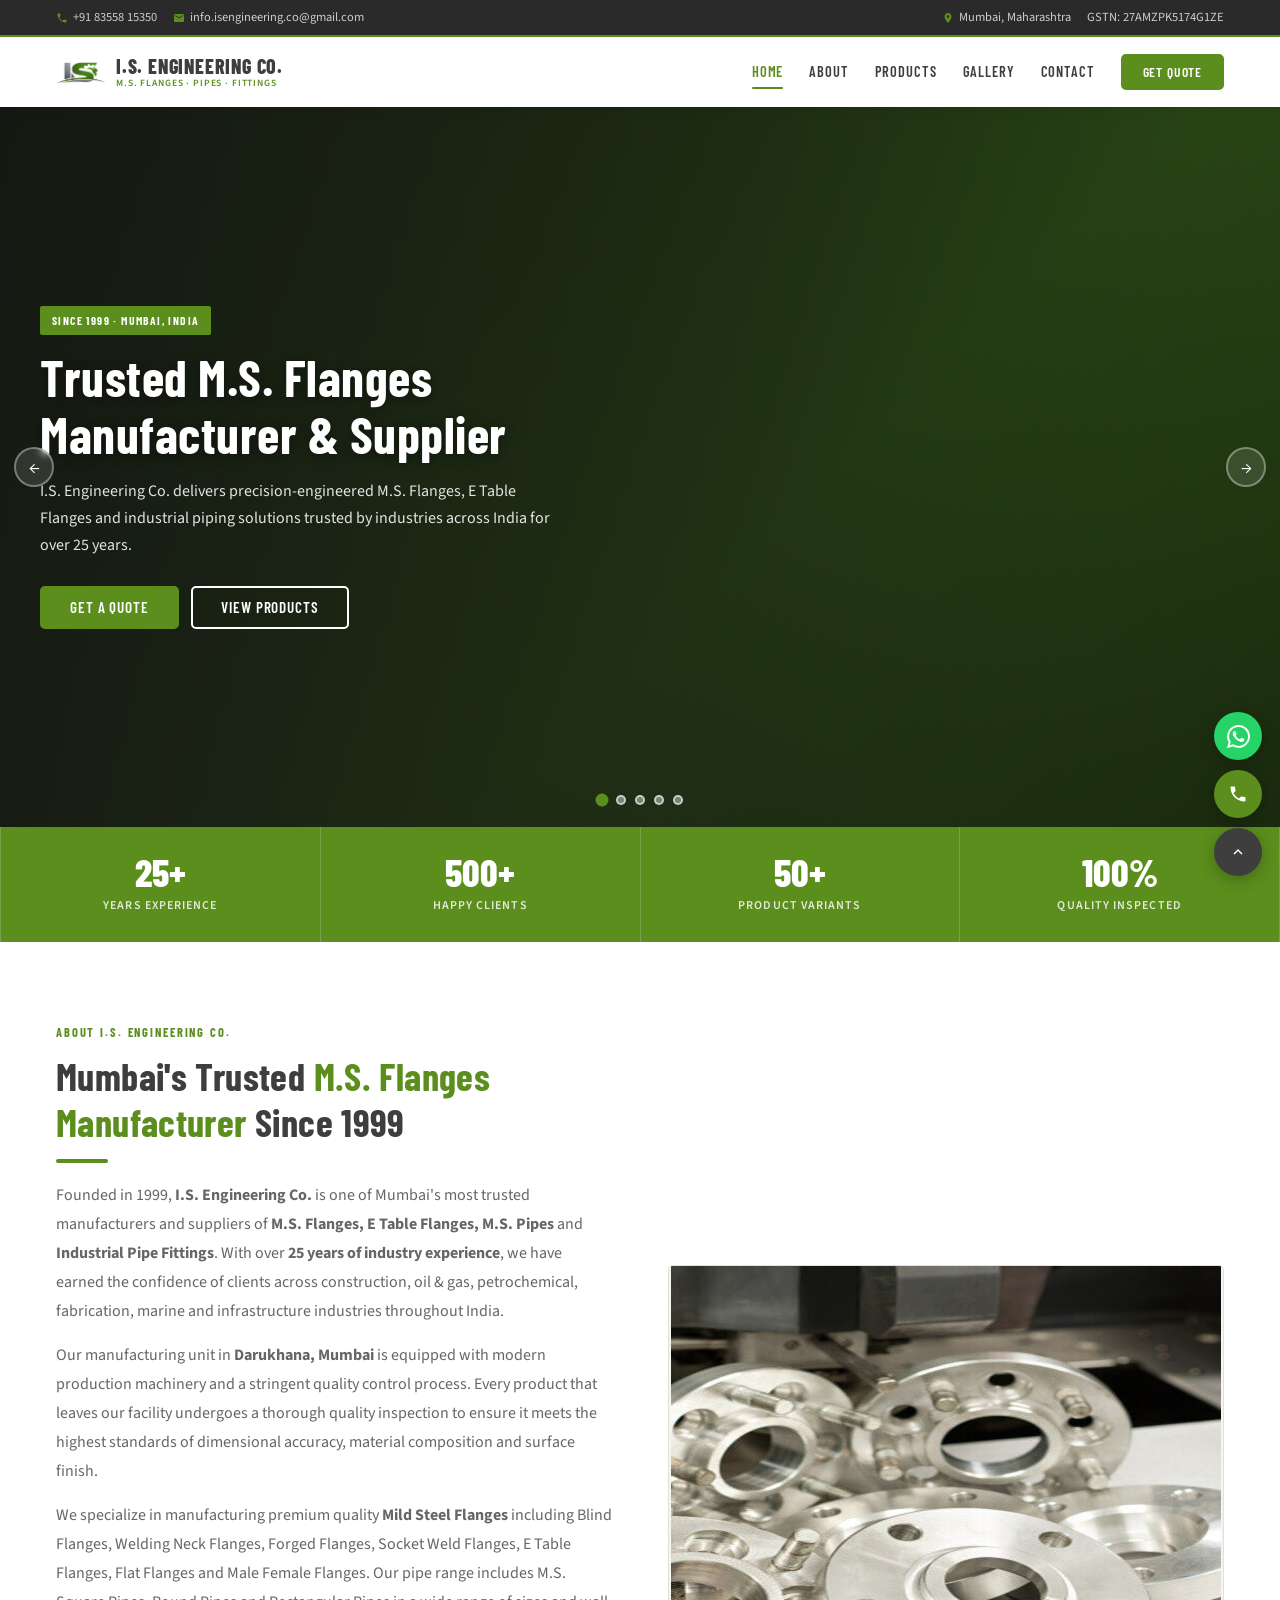
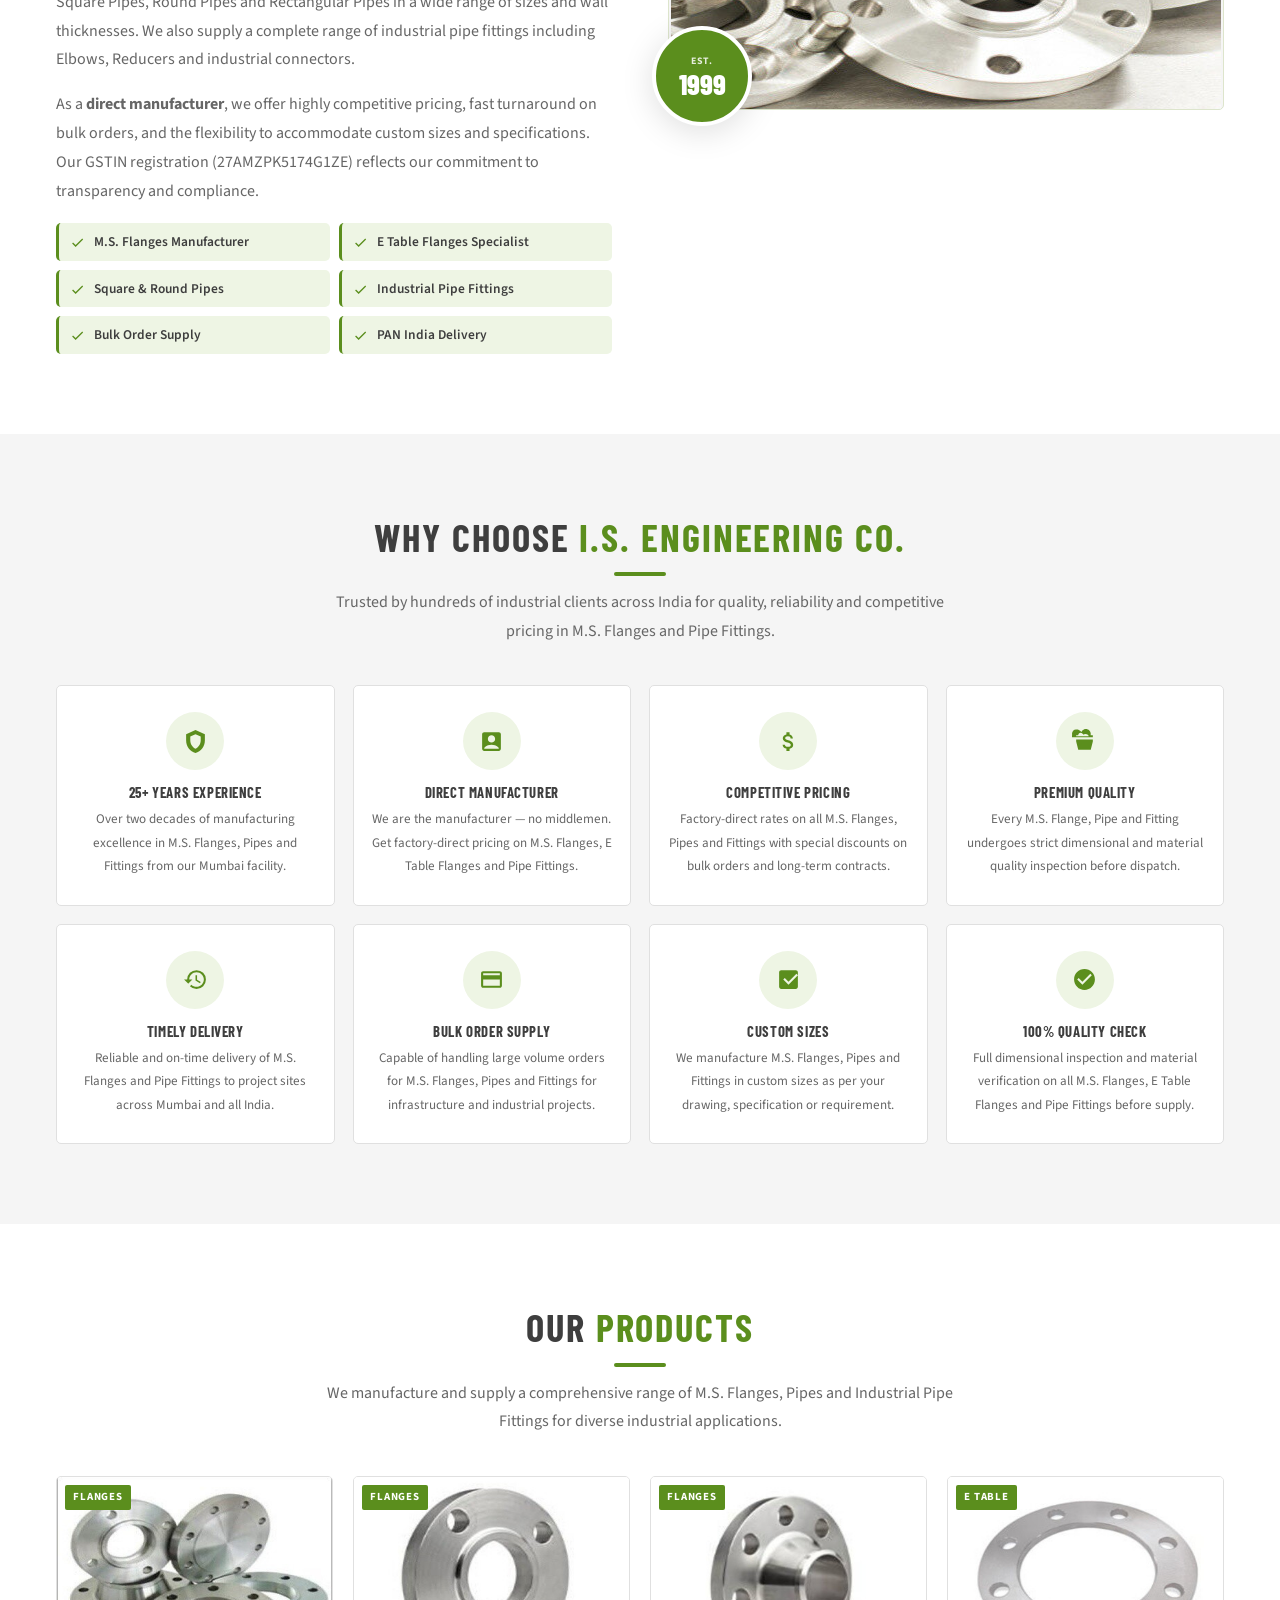
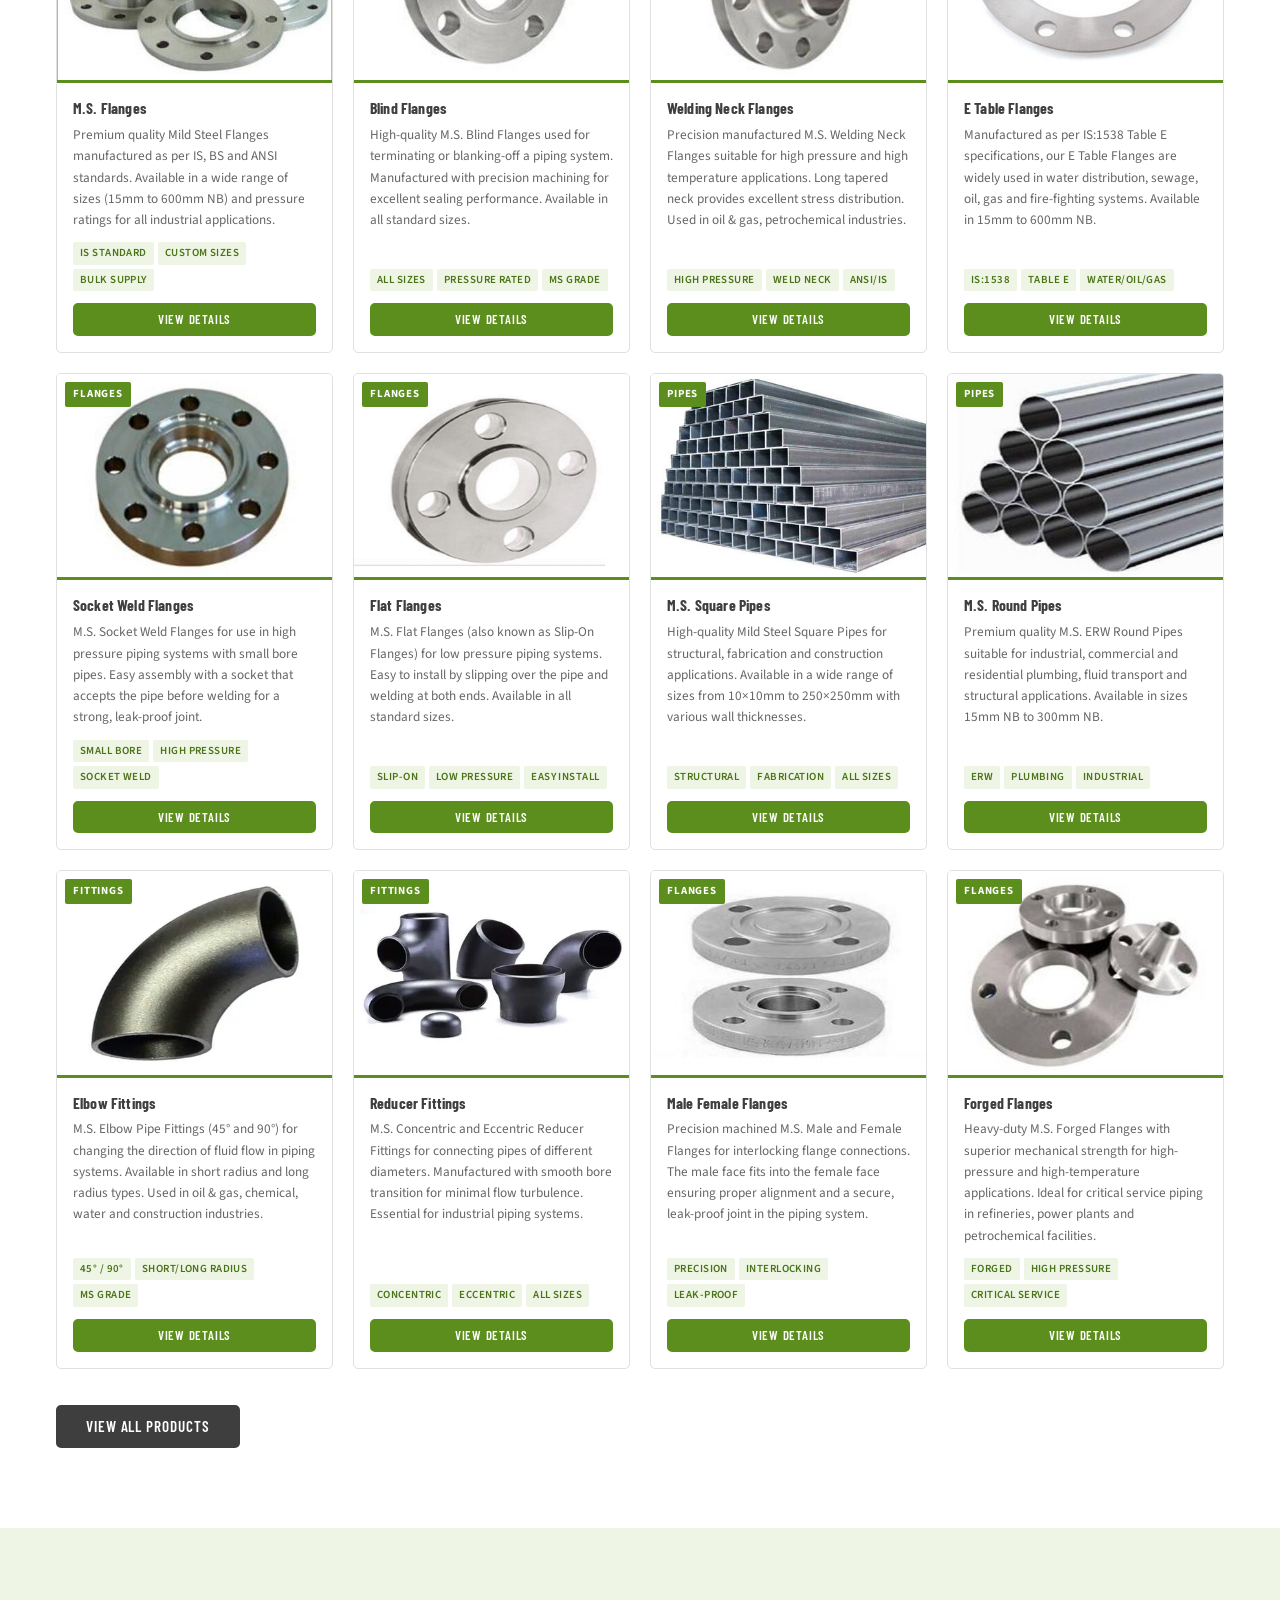
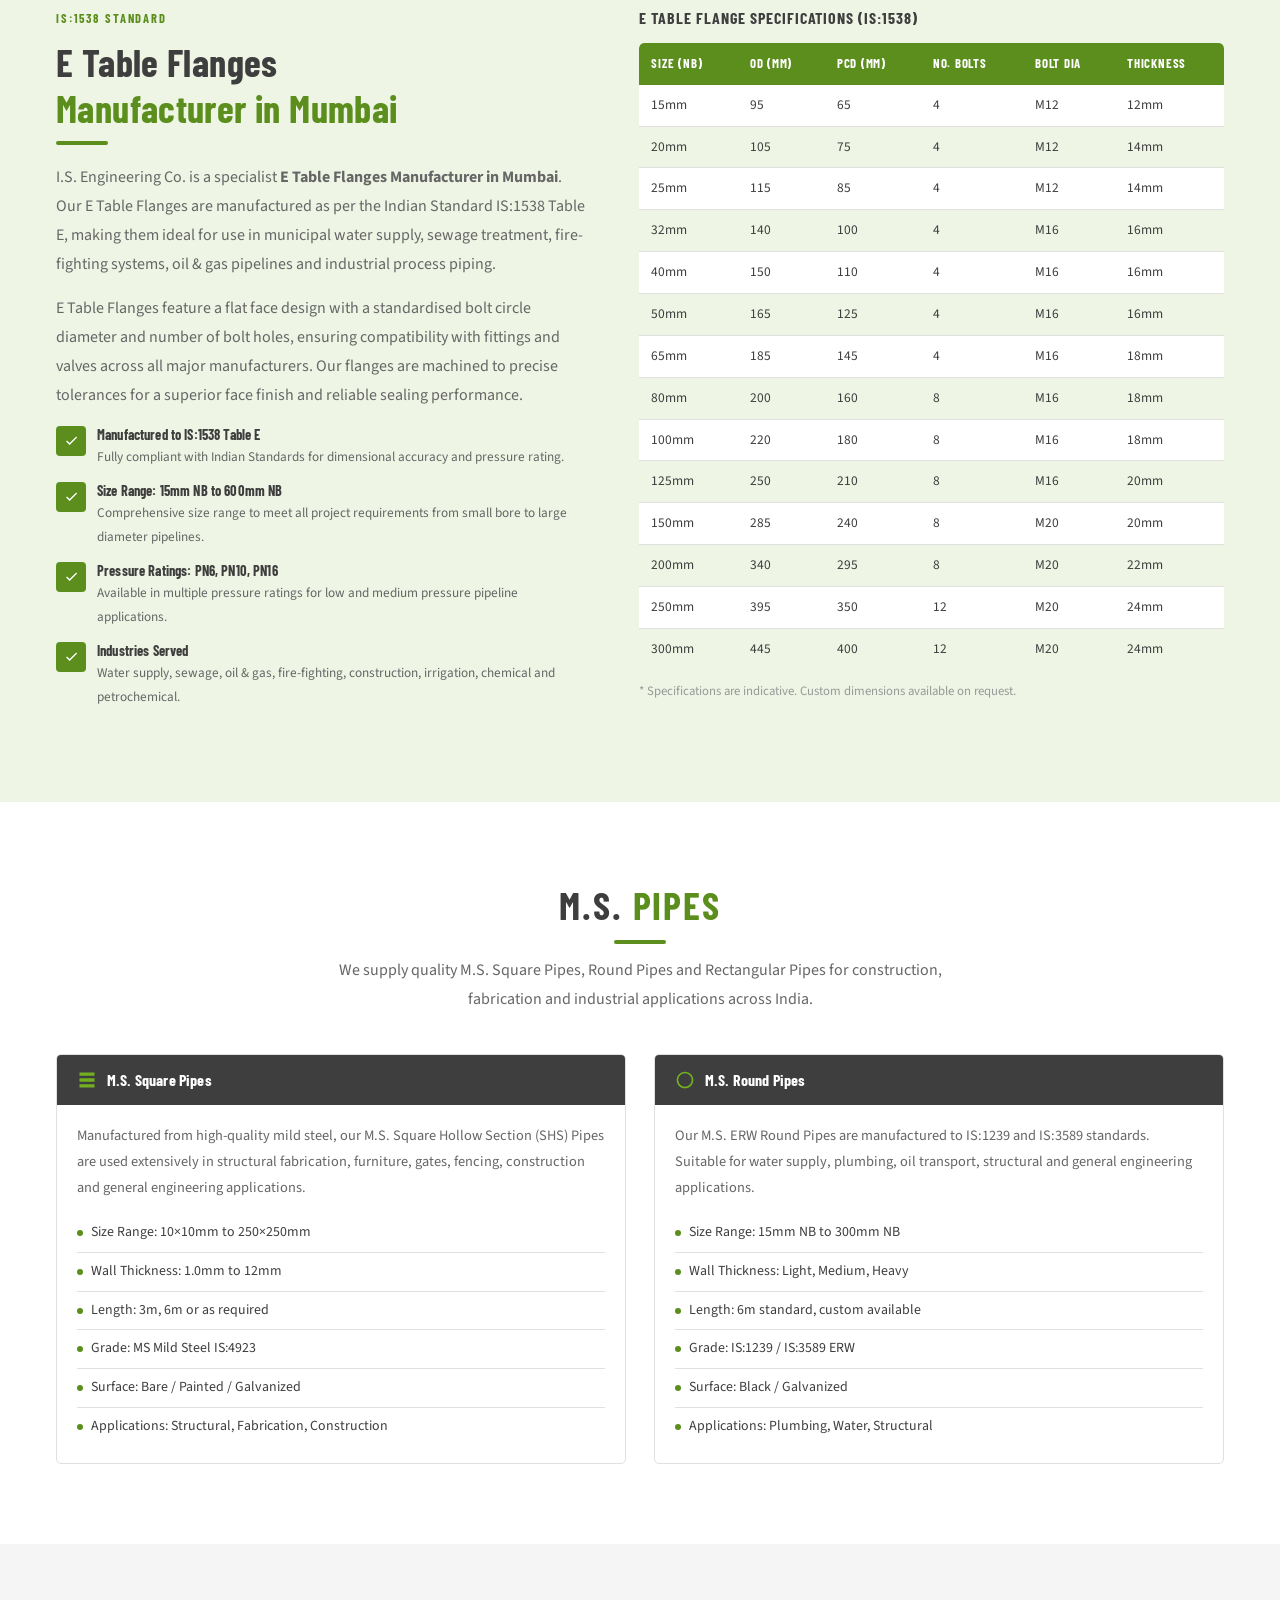
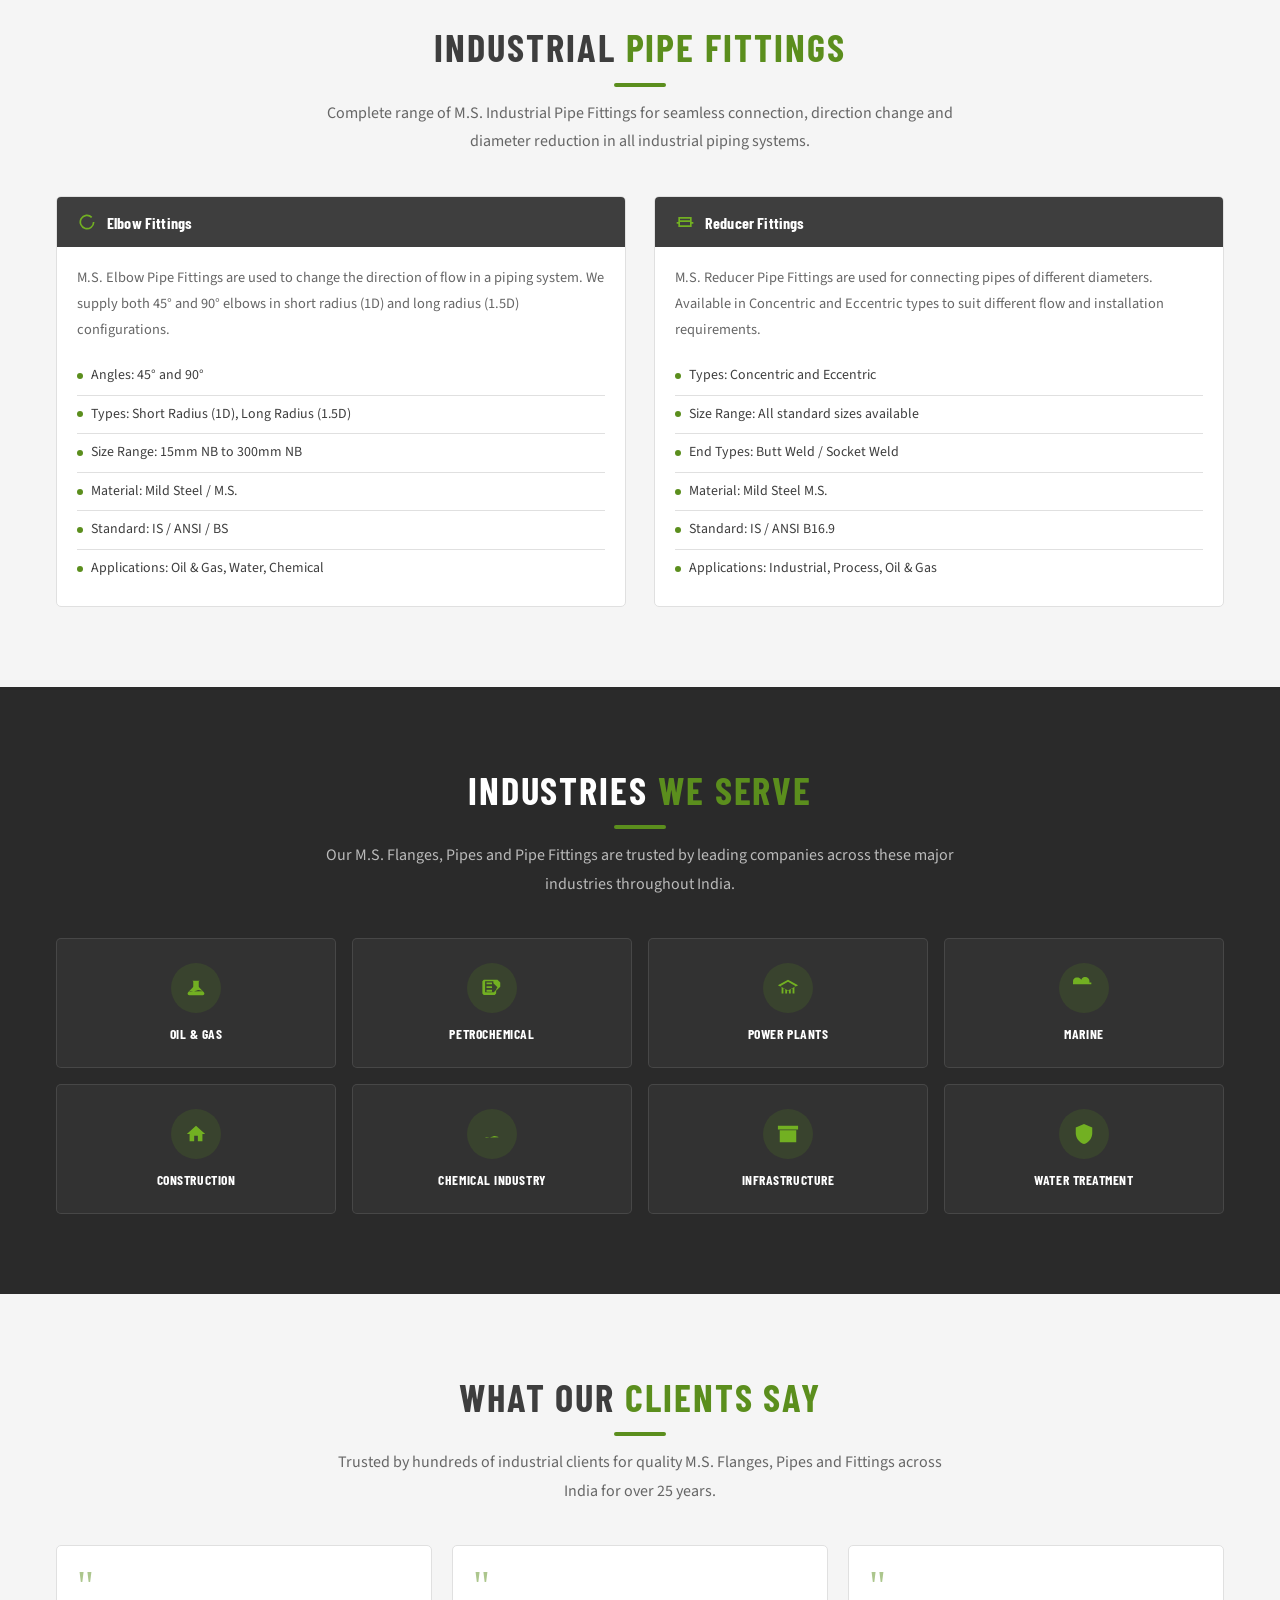
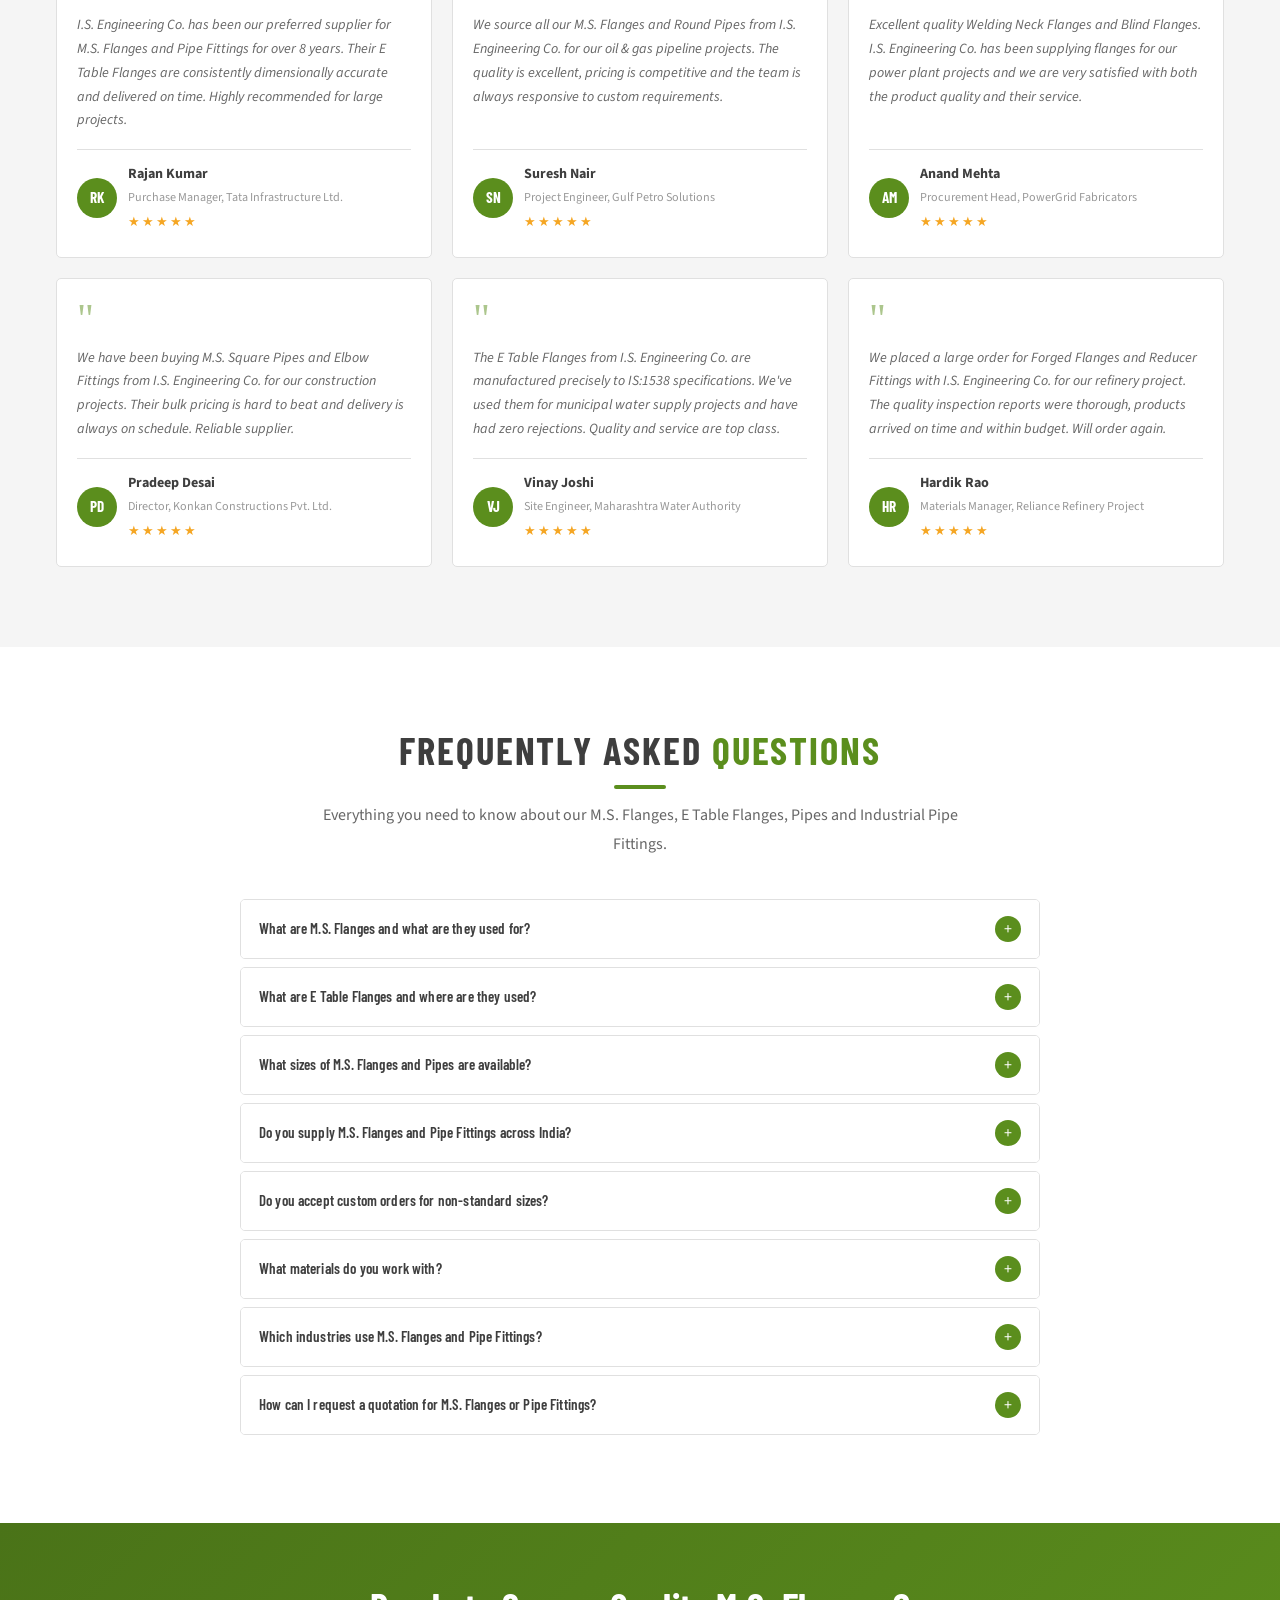
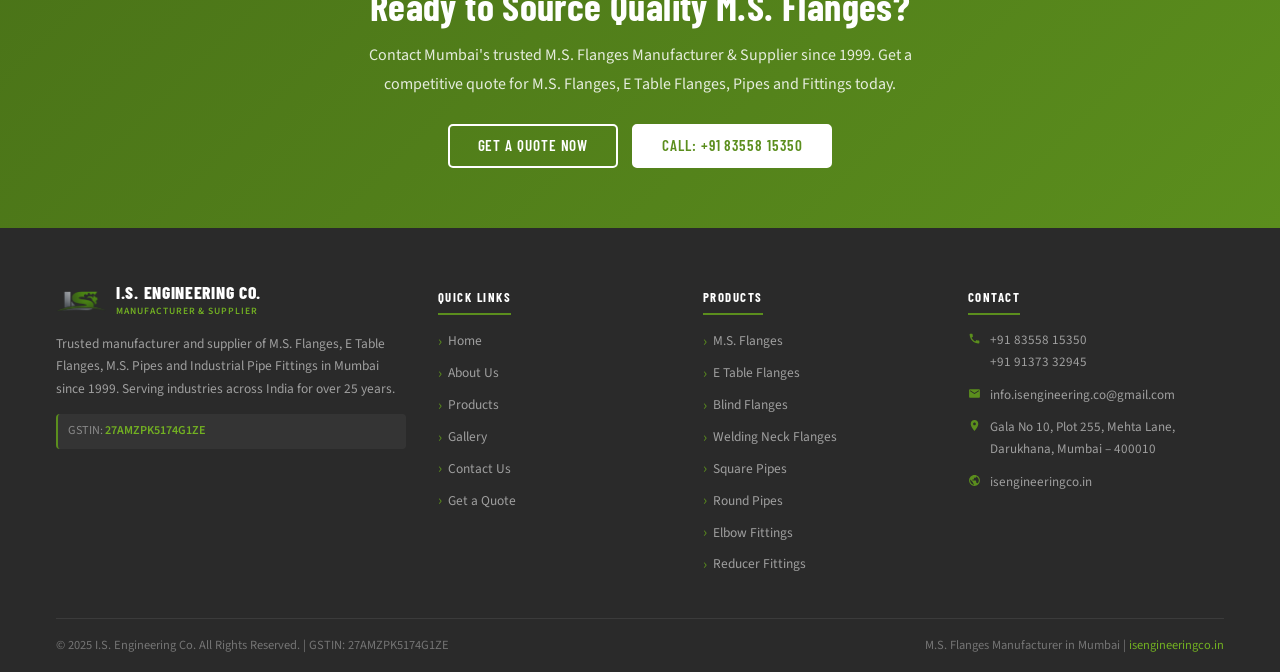
==== commit 94379bea: "Add New Website" ====
--- a/index.html
+++ b/index.html
@@ -3,1669 +3,630 @@
 <head>
 <meta charset="UTF-8">
 <meta name="viewport" content="width=device-width, initial-scale=1.0">
-<title>I.S. Engineering Co. – Flanges · Fittings · Pipes</title>
-<link href="https://fonts.googleapis.com/css2?family=Rajdhani:wght@400;500;600;700&family=Barlow:wght@300;400;500;600&family=Barlow+Condensed:wght@700;800&display=swap" rel="stylesheet">
-<style>
-/* ===== CSS VARIABLES ===== */
-:root {
-  --green-dark: #0a2e0a;
-  --green-mid: #1a5c1a;
-  --green-bright: #2d8c2d;
-  --green-lime: #7ec82a;
-  --silver: #c8d4d8;
-  --silver-light: #e8eef0;
-  --white: #ffffff;
-  --black: #060e06;
-  --gray-dark: #111a11;
-  --gray-mid: #1e2c1e;
-  --steel: #8a9ba0;
-  --accent: #b8e04a;
-  --font-display: 'Barlow Condensed', sans-serif;
-  --font-body: 'Barlow', sans-serif;
-  --font-ui: 'Rajdhani', sans-serif;
+<title>M.S Flanges Manufacturer in Mumbai | I.S. Engineering Co. – Since 1999</title>
+<meta name="description" content="I.S. Engineering Co. is a leading M.S Flanges Manufacturer & Supplier in Mumbai since 1999. We supply E Table Flanges, Blind Flanges, Welding Neck Flanges, M.S Pipes, Square Pipes, Round Pipes and Industrial Pipe Fittings across India.">
+<meta name="keywords" content="MS Flanges Manufacturer Mumbai, E Table Flanges, Industrial Flanges Supplier, Blind Flanges, Welding Neck Flanges, MS Pipe Manufacturer, Square Pipe Supplier, Round Pipe Supplier, Pipe Fittings Manufacturer, Elbow Supplier, Reducer Manufacturer, Mild Steel Flanges, Flange Manufacturer Mumbai, Pipe Fittings Supplier India">
+<meta name="robots" content="index, follow">
+<meta name="author" content="I.S. Engineering Co.">
+<link rel="canonical" href="https://isengineeringco.in/">
+<meta property="og:type" content="website">
+<meta property="og:title" content="M.S Flanges Manufacturer in Mumbai | I.S. Engineering Co.">
+<meta property="og:description" content="Leading manufacturer & supplier of M.S Flanges, E Table Flanges, M.S Pipes and Industrial Pipe Fittings in Mumbai since 1999.">
+<meta property="og:url" content="https://isengineeringco.in/">
+<meta property="og:site_name" content="I.S. Engineering Co.">
+<meta name="twitter:card" content="summary_large_image">
+<meta name="twitter:title" content="M.S Flanges Manufacturer in Mumbai | I.S. Engineering Co.">
+<meta name="twitter:description" content="Trusted M.S Flanges Manufacturer & Supplier since 1999. Supplying E Table Flanges, M.S Pipes, Pipe Fittings across India.">
+<link rel="stylesheet" href="css/style.css">
+<script type="application/ld+json">
+{
+  "@context": "https://schema.org",
+  "@graph": [
+    {
+      "@type": "LocalBusiness",
+      "@id": "https://isengineeringco.in/#localbusiness",
+      "name": "I.S. Engineering Co.",
+      "description": "Manufacturer and Supplier of M.S Flanges, E Table Flanges, M.S Pipes and Industrial Pipe Fittings in Mumbai, India since 1999.",
+      "url": "https://isengineeringco.in/",
+      "telephone": ["+918355815350", "+919137332945"],
+      "email": "info.isengineering.co@gmail.com",
+      "foundingDate": "1999",
+      "taxID": "27AMZPK5174G1ZE",
+      "address": {
+        "@type": "PostalAddress",
+        "streetAddress": "Gala No 10, Plot No 255, Mehta Lane, Kolsa Bunder, Darukhana, Rey Road",
+        "addressLocality": "Mumbai",
+        "addressRegion": "Maharashtra",
+        "postalCode": "400010",
+        "addressCountry": "IN"
+      },
+      "geo": {"@type": "GeoCoordinates", "latitude": 18.9633, "longitude": 72.8450},
+      "openingHoursSpecification": [{"@type": "OpeningHoursSpecification", "dayOfWeek": ["Monday","Tuesday","Wednesday","Thursday","Friday","Saturday"], "opens": "09:00", "closes": "18:30"}],
+      "sameAs": ["https://isengineeringco.in/"]
+    },
+    {
+      "@type": "Organization",
+      "@id": "https://isengineeringco.in/#organization",
+      "name": "I.S. Engineering Co.",
+      "url": "https://isengineeringco.in/",
+      "logo": "https://isengineeringco.in/assets/images/logo.png",
+      "contactPoint": [{"@type": "ContactPoint", "telephone": "+918355815350", "contactType": "sales", "availableLanguage": ["English","Hindi","Marathi"]}]
+    },
+    {
+      "@type": "FAQPage",
+      "mainEntity": [
+        {"@type": "Question", "name": "What are M.S Flanges?", "acceptedAnswer": {"@type": "Answer", "text": "M.S (Mild Steel) Flanges are flat disc-shaped components used to connect pipes, valves, pumps and other equipment in industrial piping systems. They are manufactured from mild steel and provide a reliable, pressure-tight connection."}},
+        {"@type": "Question", "name": "What are E Table Flanges?", "acceptedAnswer": {"@type": "Answer", "text": "E Table Flanges (also called IS:1538 Table E Flanges) are flanges manufactured as per Indian Standard IS:1538 Table E specifications. They are widely used in water, oil, gas and industrial piping systems across India."}},
+        {"@type": "Question", "name": "Do you supply M.S Flanges across India?", "acceptedAnswer": {"@type": "Answer", "text": "Yes, I.S. Engineering Co. supplies M.S Flanges, E Table Flanges, M.S Pipes and Pipe Fittings across India including Mumbai, Delhi, Pune, Bangalore, Chennai, Hyderabad, Ahmedabad and all major industrial cities."}}
+      ]
+    },
+    {
+      "@type": "BreadcrumbList",
+      "itemListElement": [{"@type": "ListItem", "position": 1, "name": "Home", "item": "https://isengineeringco.in/"}]
+    }
+  ]
 }
-
-/* ===== RESET ===== */
-*, *::before, *::after { box-sizing: border-box; margin: 0; padding: 0; }
-html { scroll-behavior: smooth; }
-body { font-family: var(--font-body); background: var(--black); color: var(--white); overflow-x: hidden; }
-a { text-decoration: none; color: inherit; }
-img { max-width: 100%; display: block; }
-ul { list-style: none; }
-
-/* ===== PAGE SYSTEM ===== */
-.page { display: none; min-height: 100vh; }
-.page.active { display: block; }
-
-/* ===== NAVBAR ===== */
-nav {
-  position: fixed; top: 0; left: 0; width: 100%; z-index: 1000;
-  background: rgba(6, 14, 6, 0.92);
-  backdrop-filter: blur(12px);
-  border-bottom: 1px solid rgba(126, 200, 42, 0.2);
-  padding: 0 40px;
-  display: flex; align-items: center; justify-content: space-between;
-  height: 70px;
-}
-.nav-logo {
-  display: flex; align-items: center; gap: 12px; cursor: pointer;
-}
-.nav-logo-icon {
-  width: 44px; height: 44px;
-  background: linear-gradient(135deg, var(--green-mid), var(--green-lime));
-  border-radius: 50%; display: flex; align-items: center; justify-content: center;
-  font-size: 20px; font-weight: 800; color: white;
-  font-family: var(--font-display);
-  box-shadow: 0 0 20px rgba(126, 200, 42, 0.4);
-}
-.nav-logo-text { font-family: var(--font-display); font-size: 18px; font-weight: 700; letter-spacing: 1px; }
-.nav-logo-text span { color: var(--green-lime); }
-.nav-links { display: flex; align-items: center; gap: 4px; }
-.nav-link {
-  font-family: var(--font-ui); font-size: 14px; font-weight: 600;
-  letter-spacing: 1.5px; text-transform: uppercase;
-  padding: 8px 16px; border-radius: 4px; cursor: pointer;
-  transition: all 0.3s ease; color: var(--silver);
-  border: 1px solid transparent;
-}
-.nav-link:hover, .nav-link.active {
-  color: var(--green-lime); border-color: rgba(126, 200, 42, 0.3);
-  background: rgba(126, 200, 42, 0.08);
-}
-.nav-cta {
-  background: linear-gradient(135deg, var(--green-bright), var(--green-lime));
-  color: var(--black) !important; border: none !important;
-  font-weight: 700; padding: 8px 20px;
-}
-.nav-cta:hover { transform: translateY(-1px); box-shadow: 0 4px 20px rgba(126, 200, 42, 0.5); }
-
-/* Hamburger */
-.hamburger { display: none; flex-direction: column; gap: 5px; cursor: pointer; padding: 4px; }
-.hamburger span { width: 24px; height: 2px; background: var(--silver); transition: all 0.3s; }
-
-/* ===== HERO / CAROUSEL ===== */
-.hero {
-  height: 100vh; position: relative; overflow: hidden;
-  display: flex; align-items: center; justify-content: center;
-}
-.hero-slides { width: 100%; height: 100%; position: absolute; inset: 0; }
-.hero-slide {
-  position: absolute; inset: 0; opacity: 0; transition: opacity 1s ease;
-  display: flex; align-items: center;
-}
-.hero-slide.active { opacity: 1; }
-.hero-bg {
-  position: absolute; inset: 0; background-size: cover; background-position: center;
-}
-.hero-bg::after {
-  content: ''; position: absolute; inset: 0;
-  background: linear-gradient(110deg, rgba(6,14,6,0.92) 0%, rgba(6,14,6,0.7) 50%, rgba(6,14,6,0.3) 100%);
-}
-/* Slide backgrounds as SVG pattern simulations */
-.slide-1 .hero-bg { background-color: #0a1a0a; background-image: radial-gradient(ellipse at 80% 50%, rgba(45,140,45,0.3) 0%, transparent 60%), url("data:image/svg+xml,%3Csvg width='60' height='60' viewBox='0 0 60 60' xmlns='http://www.w3.org/2000/svg'%3E%3Cg fill='none' fill-rule='evenodd'%3E%3Cg fill='%231a5c1a' fill-opacity='0.15'%3E%3Cpath d='M36 34v-4h-2v4h-4v2h4v4h2v-4h4v-2h-4zm0-30V0h-2v4h-4v2h4v4h2V6h4V4h-4zM6 34v-4H4v4H0v2h4v4h2v-4h4v-2H6zM6 4V0H4v4H0v2h4v4h2V6h4V4H6z'/%3E%3C/g%3E%3C/g%3E%3C/svg%3E"); }
-.slide-2 .hero-bg { background-color: #0d1f0d; background-image: radial-gradient(ellipse at 20% 60%, rgba(126,200,42,0.2) 0%, transparent 55%); }
-.slide-3 .hero-bg { background-color: #0a150a; background-image: radial-gradient(ellipse at 70% 30%, rgba(45,140,45,0.25) 0%, transparent 60%); }
-
-.hero-content {
-  position: relative; z-index: 2; max-width: 700px;
-  padding: 40px 60px; margin-left: 5%;
-}
-.hero-eyebrow {
-  font-family: var(--font-ui); font-size: 13px; letter-spacing: 4px;
-  text-transform: uppercase; color: var(--green-lime);
-  display: flex; align-items: center; gap: 12px; margin-bottom: 20px;
-}
-.hero-eyebrow::before {
-  content: ''; width: 40px; height: 2px; background: var(--green-lime);
-}
-.hero-title {
-  font-family: var(--font-display); font-size: clamp(42px, 6vw, 82px);
-  font-weight: 800; line-height: 0.95; letter-spacing: -1px;
-  margin-bottom: 24px; color: white;
-}
-.hero-title .accent { color: var(--green-lime); display: block; }
-.hero-subtitle {
-  font-size: 16px; line-height: 1.7; color: var(--silver);
-  max-width: 500px; margin-bottom: 36px;
-}
-.hero-btns { display: flex; gap: 16px; flex-wrap: wrap; }
-.btn-primary {
-  font-family: var(--font-ui); font-weight: 700; font-size: 14px;
-  letter-spacing: 2px; text-transform: uppercase;
-  padding: 14px 32px; border-radius: 3px; cursor: pointer;
-  background: linear-gradient(135deg, var(--green-bright), var(--green-lime));
-  color: var(--black); border: none; transition: all 0.3s;
-  box-shadow: 0 4px 30px rgba(126,200,42,0.35);
-}
-.btn-primary:hover { transform: translateY(-2px); box-shadow: 0 8px 40px rgba(126,200,42,0.55); }
-.btn-secondary {
-  font-family: var(--font-ui); font-weight: 600; font-size: 14px;
-  letter-spacing: 2px; text-transform: uppercase;
-  padding: 14px 32px; border-radius: 3px; cursor: pointer;
-  background: transparent; color: white;
-  border: 1px solid rgba(255,255,255,0.3); transition: all 0.3s;
-}
-.btn-secondary:hover { border-color: var(--green-lime); color: var(--green-lime); }
-
-.hero-indicators {
-  position: absolute; bottom: 36px; left: 60px; display: flex; gap: 10px; z-index: 10;
-}
-.hero-dot {
-  width: 8px; height: 8px; border-radius: 50%;
-  background: rgba(255,255,255,0.3); cursor: pointer; transition: all 0.4s;
-}
-.hero-dot.active { background: var(--green-lime); width: 28px; border-radius: 4px; }
-
-.hero-stats {
-  position: absolute; bottom: 36px; right: 60px; display: flex; gap: 40px; z-index: 10;
-}
-.hero-stat { text-align: center; }
-.hero-stat-num {
-  font-family: var(--font-display); font-size: 32px; font-weight: 800;
-  color: var(--green-lime); line-height: 1;
-}
-.hero-stat-label { font-size: 11px; color: var(--steel); letter-spacing: 2px; text-transform: uppercase; margin-top: 4px; }
-
-/* Slide-in animation */
-.hero-slide.active .hero-content > * {
-  animation: slideUp 0.8s ease forwards;
-}
-.hero-slide.active .hero-eyebrow { animation-delay: 0.1s; opacity: 0; }
-.hero-slide.active .hero-title { animation-delay: 0.25s; opacity: 0; }
-.hero-slide.active .hero-subtitle { animation-delay: 0.4s; opacity: 0; }
-.hero-slide.active .hero-btns { animation-delay: 0.55s; opacity: 0; }
-
-@keyframes slideUp {
-  from { opacity: 0; transform: translateY(30px); }
-  to { opacity: 1; transform: translateY(0); }
-}
-
-/* ===== SECTION HEADERS ===== */
-.section-header { text-align: center; margin-bottom: 60px; }
-.section-label {
-  font-family: var(--font-ui); font-size: 12px; letter-spacing: 5px;
-  text-transform: uppercase; color: var(--green-lime); margin-bottom: 14px;
-  display: flex; align-items: center; justify-content: center; gap: 14px;
-}
-.section-label::before, .section-label::after {
-  content: ''; flex: 1; max-width: 60px; height: 1px; background: rgba(126,200,42,0.4);
-}
-.section-title {
-  font-family: var(--font-display); font-size: clamp(32px, 4vw, 54px);
-  font-weight: 800; letter-spacing: -0.5px; line-height: 1;
-}
-.section-title .hl { color: var(--green-lime); }
-.section-desc { font-size: 16px; color: var(--steel); max-width: 600px; margin: 16px auto 0; line-height: 1.7; }
-
-/* ===== ABOUT SECTION (HOME) ===== */
-.about-home {
-  padding: 100px 60px;
-  background: linear-gradient(180deg, var(--black) 0%, var(--gray-dark) 100%);
-}
-.about-grid { display: grid; grid-template-columns: 1fr 1fr; gap: 80px; align-items: center; max-width: 1200px; margin: 0 auto; }
-.about-visual {
-  position: relative; aspect-ratio: 1; max-width: 500px;
-}
-.about-main-img {
-  width: 100%; height: 100%; border-radius: 4px; overflow: hidden;
-  background: linear-gradient(135deg, var(--green-dark), var(--gray-mid));
-  display: flex; align-items: center; justify-content: center;
-  border: 1px solid rgba(126,200,42,0.2);
-}
-.about-badge {
-  position: absolute; bottom: -20px; right: -20px;
-  width: 120px; height: 120px; border-radius: 50%;
-  background: linear-gradient(135deg, var(--green-bright), var(--green-lime));
-  display: flex; flex-direction: column; align-items: center; justify-content: center;
-  box-shadow: 0 8px 40px rgba(126,200,42,0.5);
-}
-.about-badge-num { font-family: var(--font-display); font-size: 36px; font-weight: 800; color: var(--black); line-height: 1; }
-.about-badge-text { font-size: 10px; font-weight: 700; color: var(--black); letter-spacing: 1px; text-align: center; }
-.about-text h2 { font-family: var(--font-display); font-size: 42px; font-weight: 800; line-height: 1.05; margin-bottom: 20px; }
-.about-text h2 .hl { color: var(--green-lime); }
-.about-text p { color: var(--steel); line-height: 1.8; margin-bottom: 16px; }
-.about-features { margin: 28px 0; display: flex; flex-direction: column; gap: 14px; }
-.about-feature {
-  display: flex; align-items: flex-start; gap: 14px;
-  padding: 16px; background: rgba(255,255,255,0.03);
-  border-left: 3px solid var(--green-lime); border-radius: 0 4px 4px 0;
-}
-.about-feature-icon { font-size: 22px; flex-shrink: 0; margin-top: 2px; }
-.about-feature h4 { font-family: var(--font-ui); font-weight: 600; margin-bottom: 4px; }
-.about-feature p { font-size: 13px; color: var(--steel); margin: 0; }
-
-/* ===== PRODUCTS SECTION (HOME) ===== */
-.products-home {
-  padding: 100px 60px;
-  background: var(--gray-dark);
-}
-.products-grid { display: grid; grid-template-columns: repeat(3, 1fr); gap: 24px; max-width: 1200px; margin: 0 auto; }
-.product-card {
-  background: rgba(255,255,255,0.03);
-  border: 1px solid rgba(126,200,42,0.1);
-  border-radius: 6px; overflow: hidden;
-  transition: all 0.4s ease; cursor: pointer;
-  position: relative; group: true;
-}
-.product-card:hover {
-  transform: translateY(-6px);
-  border-color: rgba(126,200,42,0.4);
-  box-shadow: 0 20px 60px rgba(0,0,0,0.5), 0 0 30px rgba(126,200,42,0.1);
-}
-.product-img {
-  height: 200px; overflow: hidden;
-  background: linear-gradient(135deg, #0d200d, #1a3a1a);
-  display: flex; align-items: center; justify-content: center;
-  position: relative;
-}
-.product-img-icon { font-size: 64px; opacity: 0.6; }
-.product-img::after {
-  content: ''; position: absolute; bottom: 0; left: 0; right: 0; height: 60px;
-  background: linear-gradient(transparent, rgba(10,20,10,0.8));
-}
-.product-info { padding: 24px; }
-.product-tag {
-  font-family: var(--font-ui); font-size: 11px; letter-spacing: 3px;
-  text-transform: uppercase; color: var(--green-lime); margin-bottom: 8px;
-}
-.product-name { font-family: var(--font-display); font-size: 24px; font-weight: 700; margin-bottom: 10px; }
-.product-desc { font-size: 13px; color: var(--steel); line-height: 1.6; margin-bottom: 16px; }
-.product-specs { display: flex; gap: 8px; flex-wrap: wrap; }
-.spec-chip {
-  font-size: 11px; padding: 4px 10px; border-radius: 20px;
-  background: rgba(126,200,42,0.1); color: var(--green-lime);
-  border: 1px solid rgba(126,200,42,0.2); font-family: var(--font-ui);
-}
-
-/* ===== TESTIMONIALS ===== */
-.testimonials {
-  padding: 100px 60px;
-  background: linear-gradient(180deg, var(--gray-dark) 0%, var(--black) 100%);
-}
-.testimonials-grid { display: grid; grid-template-columns: repeat(3, 1fr); gap: 24px; max-width: 1200px; margin: 0 auto; }
-.testimonial-card {
-  background: rgba(255,255,255,0.03); border: 1px solid rgba(126,200,42,0.1);
-  border-radius: 6px; padding: 32px;
-  transition: all 0.3s;
-}
-.testimonial-card:hover { border-color: rgba(126,200,42,0.3); transform: translateY(-4px); }
-.testimonial-stars { color: var(--green-lime); font-size: 18px; margin-bottom: 16px; letter-spacing: 2px; }
-.testimonial-text { font-size: 14px; color: var(--silver-light); line-height: 1.8; margin-bottom: 20px; font-style: italic; }
-.testimonial-author { display: flex; align-items: center; gap: 12px; }
-.testimonial-avatar {
-  width: 44px; height: 44px; border-radius: 50%;
-  background: linear-gradient(135deg, var(--green-mid), var(--green-lime));
-  display: flex; align-items: center; justify-content: center;
-  font-family: var(--font-display); font-size: 16px; font-weight: 700; color: white;
-  flex-shrink: 0;
-}
-.testimonial-name { font-family: var(--font-ui); font-weight: 600; font-size: 15px; }
-.testimonial-company { font-size: 12px; color: var(--steel); }
-
-/* ===== FOOTER ===== */
-footer {
-  background: var(--green-dark);
-  border-top: 1px solid rgba(126,200,42,0.2);
-  padding: 60px;
-}
-.footer-grid {
-  display: grid; grid-template-columns: 2fr 1fr 1fr 1.5fr;
-  gap: 60px; max-width: 1200px; margin: 0 auto 40px;
-}
-.footer-brand-name { font-family: var(--font-display); font-size: 26px; font-weight: 800; margin-bottom: 6px; }
-.footer-brand-name span { color: var(--green-lime); }
-.footer-tagline { font-size: 12px; color: var(--steel); letter-spacing: 3px; text-transform: uppercase; margin-bottom: 16px; }
-.footer-brand-desc { font-size: 13px; color: var(--steel); line-height: 1.7; }
-.footer-heading { font-family: var(--font-ui); font-size: 14px; font-weight: 700; letter-spacing: 2px; text-transform: uppercase; color: var(--green-lime); margin-bottom: 20px; }
-.footer-links li { margin-bottom: 10px; }
-.footer-links a { font-size: 13px; color: var(--steel); transition: color 0.2s; cursor: pointer; }
-.footer-links a:hover { color: var(--green-lime); }
-.footer-contact-item { display: flex; gap: 10px; align-items: flex-start; margin-bottom: 14px; }
-.footer-contact-icon { color: var(--green-lime); font-size: 16px; flex-shrink: 0; margin-top: 1px; }
-.footer-contact-text { font-size: 13px; color: var(--steel); line-height: 1.5; }
-.footer-bottom {
-  border-top: 1px solid rgba(255,255,255,0.06);
-  padding-top: 28px; max-width: 1200px; margin: 0 auto;
-  display: flex; justify-content: space-between; align-items: center;
-}
-.footer-copy { font-size: 12px; color: var(--steel); }
-.footer-socials { display: flex; gap: 10px; }
-.social-btn {
-  width: 36px; height: 36px; border-radius: 50%;
-  border: 1px solid rgba(126,200,42,0.3);
-  display: flex; align-items: center; justify-content: center;
-  font-size: 14px; color: var(--steel); transition: all 0.3s; cursor: pointer;
-}
-.social-btn:hover { background: var(--green-lime); color: var(--black); border-color: var(--green-lime); }
-
-/* ===== PAGE HERO BANNER ===== */
-.page-hero {
-  padding: 140px 60px 80px;
-  background: linear-gradient(135deg, var(--black) 0%, var(--green-dark) 50%, var(--black) 100%);
-  position: relative; overflow: hidden;
-  text-align: center;
-}
-.page-hero::before {
-  content: ''; position: absolute; inset: 0;
-  background: radial-gradient(ellipse at 50% 50%, rgba(126,200,42,0.08) 0%, transparent 70%);
-}
-.page-hero-label {
-  font-family: var(--font-ui); font-size: 12px; letter-spacing: 5px;
-  text-transform: uppercase; color: var(--green-lime); margin-bottom: 16px;
-}
-.page-hero-title { font-family: var(--font-display); font-size: clamp(40px, 5vw, 72px); font-weight: 800; }
-.page-hero-title .hl { color: var(--green-lime); }
-.breadcrumb { display: flex; align-items: center; justify-content: center; gap: 8px; margin-top: 16px; font-size: 13px; color: var(--steel); }
-.breadcrumb span { color: var(--green-lime); }
-
-/* ===== ABOUT PAGE ===== */
-.about-page { padding: 80px 60px; max-width: 1200px; margin: 0 auto; }
-.about-story { display: grid; grid-template-columns: 1fr 1fr; gap: 80px; align-items: center; margin-bottom: 80px; }
-.about-story-text h3 { font-family: var(--font-display); font-size: 36px; font-weight: 800; margin-bottom: 20px; }
-.about-story-text h3 .hl { color: var(--green-lime); }
-.about-story-text p { color: var(--steel); line-height: 1.8; margin-bottom: 14px; font-size: 15px; }
-.about-visual-box {
-  background: linear-gradient(135deg, var(--green-dark), var(--gray-mid));
-  border: 1px solid rgba(126,200,42,0.2); border-radius: 8px;
-  padding: 40px; min-height: 360px;
-  display: flex; flex-direction: column; justify-content: center; align-items: center;
-  gap: 20px;
-}
-.about-visual-box .big-icon { font-size: 80px; opacity: 0.7; }
-.about-visual-box .big-text { font-family: var(--font-display); font-size: 18px; font-weight: 700; text-align: center; color: var(--silver); }
-.values-grid { display: grid; grid-template-columns: repeat(4, 1fr); gap: 20px; margin-bottom: 80px; }
-.value-card {
-  background: rgba(255,255,255,0.03); border: 1px solid rgba(126,200,42,0.1);
-  border-radius: 6px; padding: 28px; text-align: center; transition: all 0.3s;
-}
-.value-card:hover { border-color: rgba(126,200,42,0.4); transform: translateY(-4px); }
-.value-icon { font-size: 36px; margin-bottom: 14px; }
-.value-title { font-family: var(--font-ui); font-size: 16px; font-weight: 700; color: var(--green-lime); margin-bottom: 8px; }
-.value-desc { font-size: 13px; color: var(--steel); line-height: 1.6; }
-.team-section { text-align: center; margin-bottom: 80px; }
-.team-section h3 { font-family: var(--font-display); font-size: 36px; font-weight: 800; margin-bottom: 14px; }
-.team-section h3 .hl { color: var(--green-lime); }
-.team-section p { color: var(--steel); max-width: 600px; margin: 0 auto 40px; line-height: 1.7; }
-.team-grid { display: grid; grid-template-columns: repeat(3, 1fr); gap: 24px; }
-.team-card {
-  background: rgba(255,255,255,0.03); border: 1px solid rgba(126,200,42,0.1);
-  border-radius: 6px; padding: 32px 24px; text-align: center;
-}
-.team-avatar {
-  width: 80px; height: 80px; border-radius: 50%; margin: 0 auto 16px;
-  background: linear-gradient(135deg, var(--green-mid), var(--green-lime));
-  display: flex; align-items: center; justify-content: center;
-  font-family: var(--font-display); font-size: 28px; font-weight: 800; color: white;
-  box-shadow: 0 0 30px rgba(126,200,42,0.3);
-}
-.team-name { font-family: var(--font-ui); font-size: 18px; font-weight: 700; margin-bottom: 4px; }
-.team-role { font-size: 13px; color: var(--green-lime); margin-bottom: 12px; }
-.team-bio { font-size: 13px; color: var(--steel); line-height: 1.6; }
-
-/* ===== PRODUCTS PAGE ===== */
-.products-page { padding: 80px 60px; max-width: 1200px; margin: 0 auto; }
-.products-filter { display: flex; gap: 10px; margin-bottom: 40px; flex-wrap: wrap; }
-.filter-btn {
-  font-family: var(--font-ui); font-size: 13px; font-weight: 600; letter-spacing: 1px;
-  padding: 8px 20px; border-radius: 4px; cursor: pointer;
-  background: transparent; color: var(--steel);
-  border: 1px solid rgba(126,200,42,0.2); transition: all 0.3s;
-}
-.filter-btn.active, .filter-btn:hover {
-  background: rgba(126,200,42,0.1); color: var(--green-lime);
-  border-color: var(--green-lime);
-}
-.products-full-grid { display: grid; grid-template-columns: repeat(3, 1fr); gap: 24px; }
-.product-full-card {
-  background: rgba(255,255,255,0.03); border: 1px solid rgba(126,200,42,0.1);
-  border-radius: 6px; overflow: hidden; transition: all 0.4s;
-}
-.product-full-card:hover {
-  transform: translateY(-4px); border-color: rgba(126,200,42,0.35);
-  box-shadow: 0 12px 40px rgba(0,0,0,0.4);
-}
-.product-full-img {
-  height: 180px; background: linear-gradient(135deg, var(--green-dark), var(--gray-mid));
-  display: flex; align-items: center; justify-content: center; font-size: 60px;
-}
-.product-full-body { padding: 24px; }
-.product-full-tag { font-family: var(--font-ui); font-size: 11px; letter-spacing: 3px; text-transform: uppercase; color: var(--green-lime); margin-bottom: 8px; }
-.product-full-name { font-family: var(--font-display); font-size: 22px; font-weight: 700; margin-bottom: 10px; }
-.product-full-desc { font-size: 13px; color: var(--steel); line-height: 1.6; margin-bottom: 16px; }
-.product-full-specs { margin-bottom: 16px; }
-.product-full-specs li { font-size: 12px; color: var(--silver); padding: 4px 0; border-bottom: 1px solid rgba(255,255,255,0.05); display: flex; justify-content: space-between; }
-.product-full-specs li span { color: var(--green-lime); }
-.product-enquire {
-  width: 100%; padding: 10px; border: 1px solid var(--green-lime);
-  background: transparent; color: var(--green-lime); font-family: var(--font-ui);
-  font-weight: 600; font-size: 13px; letter-spacing: 2px; text-transform: uppercase;
-  border-radius: 4px; cursor: pointer; transition: all 0.3s;
-}
-.product-enquire:hover { background: var(--green-lime); color: var(--black); }
-
-/* ===== GALLERY PAGE ===== */
-.gallery-page { padding: 80px 60px; max-width: 1200px; margin: 0 auto; }
-.gallery-grid { display: grid; grid-template-columns: repeat(4, 1fr); grid-auto-rows: 200px; gap: 12px; }
-.gallery-item {
-  background: linear-gradient(135deg, var(--green-dark), var(--gray-mid));
-  border: 1px solid rgba(126,200,42,0.15); border-radius: 4px; overflow: hidden;
-  position: relative; cursor: pointer; transition: all 0.3s;
-  display: flex; align-items: center; justify-content: center;
-}
-.gallery-item:hover { border-color: var(--green-lime); transform: scale(1.02); z-index: 2; }
-.gallery-item.large { grid-column: span 2; grid-row: span 2; }
-.gallery-item.tall { grid-row: span 2; }
-.gallery-icon { font-size: 48px; opacity: 0.5; }
-.gallery-item:hover .gallery-icon { opacity: 0.8; }
-.gallery-overlay {
-  position: absolute; inset: 0; background: rgba(10,46,10,0.7);
-  display: flex; align-items: flex-end; padding: 16px;
-  opacity: 0; transition: opacity 0.3s;
-}
-.gallery-item:hover .gallery-overlay { opacity: 1; }
-.gallery-caption { font-family: var(--font-ui); font-size: 13px; font-weight: 600; color: var(--green-lime); }
-
-/* ===== CONTACT PAGE ===== */
-.contact-page { padding: 80px 60px; max-width: 1200px; margin: 0 auto; }
-.contact-grid { display: grid; grid-template-columns: 1fr 1.2fr; gap: 60px; }
-.contact-info h3 { font-family: var(--font-display); font-size: 32px; font-weight: 800; margin-bottom: 16px; }
-.contact-info h3 .hl { color: var(--green-lime); }
-.contact-info p { color: var(--steel); line-height: 1.7; margin-bottom: 32px; }
-.contact-detail {
-  display: flex; gap: 16px; align-items: flex-start;
-  padding: 20px; background: rgba(255,255,255,0.03);
-  border: 1px solid rgba(126,200,42,0.1); border-radius: 6px; margin-bottom: 14px;
-  transition: border-color 0.3s;
-}
-.contact-detail:hover { border-color: rgba(126,200,42,0.3); }
-.contact-detail-icon {
-  width: 44px; height: 44px; border-radius: 50%; flex-shrink: 0;
-  background: rgba(126,200,42,0.12);
-  display: flex; align-items: center; justify-content: center; font-size: 20px;
-}
-.contact-detail-label { font-family: var(--font-ui); font-size: 12px; letter-spacing: 2px; text-transform: uppercase; color: var(--green-lime); margin-bottom: 4px; }
-.contact-detail-value { font-size: 14px; color: var(--silver); line-height: 1.5; }
-.contact-form { background: rgba(255,255,255,0.02); border: 1px solid rgba(126,200,42,0.12); border-radius: 8px; padding: 40px; }
-.contact-form h3 { font-family: var(--font-display); font-size: 26px; font-weight: 800; margin-bottom: 24px; }
-.form-row { display: grid; grid-template-columns: 1fr 1fr; gap: 16px; }
-.form-group { margin-bottom: 18px; }
-.form-group label { display: block; font-family: var(--font-ui); font-size: 12px; letter-spacing: 2px; text-transform: uppercase; color: var(--steel); margin-bottom: 8px; }
-.form-group input, .form-group textarea, .form-group select {
-  width: 100%; padding: 12px 16px; background: rgba(255,255,255,0.04);
-  border: 1px solid rgba(126,200,42,0.15); border-radius: 4px;
-  color: var(--white); font-family: var(--font-body); font-size: 14px;
-  transition: border-color 0.3s; outline: none;
-}
-.form-group input:focus, .form-group textarea:focus, .form-group select:focus { border-color: var(--green-lime); }
-.form-group textarea { resize: vertical; min-height: 120px; }
-.form-group select option { background: var(--gray-dark); }
-.form-submit {
-  width: 100%; padding: 14px; border: none; cursor: pointer; border-radius: 4px;
-  background: linear-gradient(135deg, var(--green-bright), var(--green-lime));
-  color: var(--black); font-family: var(--font-display); font-size: 18px; font-weight: 800;
-  letter-spacing: 2px; text-transform: uppercase; transition: all 0.3s;
-  box-shadow: 0 4px 24px rgba(126,200,42,0.3);
-}
-.form-submit:hover { transform: translateY(-2px); box-shadow: 0 8px 36px rgba(126,200,42,0.5); }
-
-/* ===== MAP AREA ===== */
-.map-section { padding: 0 60px 80px; max-width: 1200px; margin: 0 auto; }
-.map-box {
-  background: linear-gradient(135deg, var(--green-dark), var(--gray-mid));
-  border: 1px solid rgba(126,200,42,0.2); border-radius: 8px; height: 300px;
-  display: flex; align-items: center; justify-content: center; flex-direction: column; gap: 12px;
-}
-.map-box .map-icon { font-size: 48px; }
-.map-box p { color: var(--steel); font-size: 14px; }
-.map-box a { color: var(--green-lime); font-family: var(--font-ui); font-weight: 600; font-size: 14px; letter-spacing: 1px; }
-
-/* ===== WHY CHOOSE US ===== */
-.why-us {
-  padding: 100px 60px;
-  background: var(--black);
-  position: relative; overflow: hidden;
-}
-.why-us::before {
-  content: ''; position: absolute; top: -200px; right: -200px;
-  width: 600px; height: 600px; border-radius: 50%;
-  background: radial-gradient(circle, rgba(126,200,42,0.05) 0%, transparent 70%);
-  pointer-events: none;
-}
-.why-grid { display: grid; grid-template-columns: repeat(4, 1fr); gap: 24px; max-width: 1200px; margin: 0 auto; }
-.why-card {
-  background: rgba(255,255,255,0.02); border: 1px solid rgba(126,200,42,0.08);
-  border-radius: 6px; padding: 32px 24px; text-align: center; transition: all 0.4s;
-  position: relative; overflow: hidden;
-}
-.why-card::before {
-  content: ''; position: absolute; bottom: 0; left: 0; right: 0; height: 3px;
-  background: linear-gradient(90deg, var(--green-bright), var(--green-lime));
-  transform: scaleX(0); transition: transform 0.4s;
-}
-.why-card:hover { transform: translateY(-6px); border-color: rgba(126,200,42,0.25); }
-.why-card:hover::before { transform: scaleX(1); }
-.why-icon { font-size: 40px; margin-bottom: 16px; }
-.why-title { font-family: var(--font-ui); font-size: 16px; font-weight: 700; color: var(--white); margin-bottom: 10px; letter-spacing: 0.5px; }
-.why-desc { font-size: 13px; color: var(--steel); line-height: 1.6; }
-
-/* ===== CLIENTS BAND ===== */
-.clients-band {
-  padding: 50px 60px;
-  background: rgba(255,255,255,0.02);
-  border-top: 1px solid rgba(126,200,42,0.1);
-  border-bottom: 1px solid rgba(126,200,42,0.1);
-}
-.clients-band-label { text-align: center; font-family: var(--font-ui); font-size: 12px; letter-spacing: 4px; text-transform: uppercase; color: var(--steel); margin-bottom: 32px; }
-.clients-list { display: flex; gap: 60px; justify-content: center; align-items: center; flex-wrap: wrap; }
-.client-name {
-  font-family: var(--font-display); font-size: 20px; font-weight: 700;
-  color: rgba(255,255,255,0.2); letter-spacing: 2px; text-transform: uppercase;
-  transition: color 0.3s;
-}
-.client-name:hover { color: rgba(126,200,42,0.6); }
-
-/* ===== SUCCESS MESSAGE ===== */
-.success-msg {
-  background: rgba(126,200,42,0.1); border: 1px solid var(--green-lime);
-  border-radius: 4px; padding: 14px; text-align: center; margin-top: 14px;
-  color: var(--green-lime); font-family: var(--font-ui); font-size: 14px;
-  display: none;
-}
-
-/* ===== RESPONSIVE ===== */
-@media (max-width: 900px) {
-  nav { padding: 0 20px; }
-  .nav-links { display: none; }
-  .nav-links.open {
-    display: flex; flex-direction: column; position: fixed;
-    top: 70px; left: 0; right: 0; bottom: 0;
-    background: rgba(6,14,6,0.98); padding: 30px 20px;
-    z-index: 999;
-  }
-  .hamburger { display: flex; }
-  .hero-content { padding: 20px 20px; margin-left: 0; }
-  .hero-stats { display: none; }
-  .about-grid, .about-story, .contact-grid { grid-template-columns: 1fr; gap: 40px; }
-  .products-grid, .products-full-grid { grid-template-columns: 1fr 1fr; }
-  .testimonials-grid, .values-grid, .why-grid { grid-template-columns: 1fr 1fr; }
-  .team-grid { grid-template-columns: 1fr 1fr; }
-  .gallery-grid { grid-template-columns: 1fr 1fr; }
-  .footer-grid { grid-template-columns: 1fr 1fr; gap: 30px; }
-  .about-home, .products-home, .testimonials, .why-us, .about-page, .products-page, .gallery-page, .contact-page { padding-left: 20px; padding-right: 20px; }
-  .page-hero { padding: 120px 20px 60px; }
-  .footer-bottom { flex-direction: column; gap: 16px; text-align: center; }
-  footer { padding: 40px 20px; }
-}
-
-@media (max-width: 600px) {
-  .products-grid, .products-full-grid, .testimonials-grid, .values-grid, .why-grid, .team-grid { grid-template-columns: 1fr; }
-  .gallery-grid { grid-template-columns: 1fr; }
-  .gallery-item.large, .gallery-item.tall { grid-column: span 1; grid-row: span 1; }
-  .footer-grid { grid-template-columns: 1fr; }
-  .form-row { grid-template-columns: 1fr; }
-}
-</style>
+</script>
 </head>
 <body>
 
-<!-- NAVBAR -->
-<nav>
-  <div class="nav-logo" onclick="showPage('home')">
-    <div class="nav-logo-icon">IS</div>
-    <div class="nav-logo-text">I.S. <span>ENGINEERING CO.</span></div>
-  </div>
-  <ul class="nav-links" id="navLinks">
-    <li><a class="nav-link active" onclick="showPage('home')" id="nav-home">Home</a></li>
-    <li><a class="nav-link" onclick="showPage('about')" id="nav-about">About Us</a></li>
-    <li><a class="nav-link" onclick="showPage('products')" id="nav-products">Products</a></li>
-    <li><a class="nav-link" onclick="showPage('gallery')" id="nav-gallery">Gallery</a></li>
-    <li><a class="nav-link nav-cta" onclick="showPage('contact')" id="nav-contact">Contact Us</a></li>
-  </ul>
-  <div class="hamburger" id="hamburger" onclick="toggleNav()">
-    <span></span><span></span><span></span>
-  </div>
-</nav>
-
-<!-- =================== HOME PAGE =================== -->
-<div class="page active" id="page-home">
-
-  <!-- HERO CAROUSEL -->
-  <section class="hero">
-    <div class="hero-slides">
-
-      <div class="hero-slide active slide-1">
-        <div class="hero-bg"></div>
-        <div class="hero-content">
-          <div class="hero-eyebrow">Premium Industrial Supply</div>
-          <h1 class="hero-title">
-            India's Trusted
-            <span class="accent">Flanges & Fittings</span>
-            Supplier
-          </h1>
-          <p class="hero-subtitle">Manufacturers & suppliers of M.S. Flanges, S.S. Flanges, Welding Neck & Fittings — precision engineered for demanding industries.</p>
-          <div class="hero-btns">
-            <button class="btn-primary" onclick="showPage('products')">Explore Products</button>
-            <button class="btn-secondary" onclick="showPage('contact')">Get a Quote</button>
-          </div>
-        </div>
-      </div>
-
-      <div class="hero-slide slide-2">
-        <div class="hero-bg"></div>
-        <div class="hero-content">
-          <div class="hero-eyebrow">Industrial Grade Pipes</div>
-          <h1 class="hero-title">
-            Built for the
-            <span class="accent">Harshest</span>
-            Conditions
-          </h1>
-          <p class="hero-subtitle">Supplying pipes for Oil & Gas, Petrochemical, Power, and Chemical plants. Every product is quality-checked and delivery-ready.</p>
-          <div class="hero-btns">
-            <button class="btn-primary" onclick="showPage('products')">View Pipes</button>
-            <button class="btn-secondary" onclick="showPage('contact')">Contact Us</button>
-          </div>
-        </div>
-      </div>
-
-      <div class="hero-slide slide-3">
-        <div class="hero-bg"></div>
-        <div class="hero-content">
-          <div class="hero-eyebrow">Mumbai Based · Pan India Delivery</div>
-          <h1 class="hero-title">
-            <span class="accent">20+ Years</span>
-            of Engineering
-            Excellence
-          </h1>
-          <p class="hero-subtitle">Serving top industrial clients with premium quality flanges, fittings, and pipes. On-time delivery guaranteed, customer satisfaction assured.</p>
-          <div class="hero-btns">
-            <button class="btn-primary" onclick="showPage('about')">Our Story</button>
-            <button class="btn-secondary" onclick="showPage('contact')">Reach Out</button>
-          </div>
-        </div>
-      </div>
-
-    </div>
-    <div class="hero-indicators">
-      <div class="hero-dot active" onclick="goSlide(0)"></div>
-      <div class="hero-dot" onclick="goSlide(1)"></div>
-      <div class="hero-dot" onclick="goSlide(2)"></div>
-    </div>
-    <div class="hero-stats">
-      <div class="hero-stat"><div class="hero-stat-num">20+</div><div class="hero-stat-label">Years</div></div>
-      <div class="hero-stat"><div class="hero-stat-num">500+</div><div class="hero-stat-label">Clients</div></div>
-      <div class="hero-stat"><div class="hero-stat-num">50+</div><div class="hero-stat-label">Products</div></div>
-    </div>
-  </section>
-
-  <!-- WHY CHOOSE US -->
-  <section class="why-us">
-    <div class="section-header">
-      <div class="section-label">Why Choose Us</div>
-      <h2 class="section-title">Built on <span class="hl">Trust & Quality</span></h2>
+<!-- TOP BAR -->
+<div class="topbar">
+  <div class="container">
+    <div class="topbar-left">
+      <div class="topbar-item">
+        <svg viewBox="0 0 24 24"><path d="M6.6 10.8c1.4 2.8 3.8 5.1 6.6 6.6l2.2-2.2c.3-.3.7-.4 1-.2 1.1.4 2.3.6 3.6.6.6 0 1 .4 1 1V20c0 .6-.4 1-1 1-9.4 0-17-7.6-17-17 0-.6.4-1 1-1h3.5c.6 0 1 .4 1 1 0 1.3.2 2.5.6 3.6.1.3 0 .7-.2 1L6.6 10.8z"/></svg>
+        <a href="tel:+918355815350">+91 83558 15350</a>
+      </div>
+      <div class="topbar-item">
+        <svg viewBox="0 0 24 24"><path d="M20 4H4c-1.1 0-2 .9-2 2v12c0 1.1.9 2 2 2h16c1.1 0 2-.9 2-2V6c0-1.1-.9-2-2-2zm0 4-8 5-8-5V6l8 5 8-5v2z"/></svg>
+        <a href="mailto:info.isengineering.co@gmail.com">info.isengineering.co@gmail.com</a>
+      </div>
+    </div>
+    <div class="topbar-right">
+      <div class="topbar-item">
+        <svg viewBox="0 0 24 24"><path d="M12 2C8.1 2 5 5.1 5 9c0 5.2 7 13 7 13s7-7.8 7-13c0-3.9-3.1-7-7-7zm0 9.5c-1.4 0-2.5-1.1-2.5-2.5S10.6 6.5 12 6.5s2.5 1.1 2.5 2.5S13.4 11.5 12 11.5z"/></svg>
+        Mumbai, Maharashtra
+      </div>
+      <div class="topbar-item">GSTN: 27AMZPK5174G1ZE</div>
+    </div>
+  </div>
+</div>
+
+<!-- HEADER -->
+<header id="main-header">
+  <div class="header-inner">
+    <a href="index.html" class="site-logo" aria-label="I.S. Engineering Co. Home">
+      <div class="logo-svg-wrap">
+        <img src="assets/images/logo.png" alt="I.S. Engineering Co. Logo" width="50" height="50" style="margin-top: 15px;">
+      </div>
+      <div class="logo-text-wrap">
+        <span class="logo-name">I.S. Engineering Co.</span>
+        <span class="logo-tagline">M.S. Flanges · Pipes · Fittings</span>
+      </div>
+    </a>
+    <nav class="main-nav" aria-label="Main Navigation">
+      <a href="index.html" class="nav-link">Home</a>
+      <a href="about.html" class="nav-link">About</a>
+      <a href="products.html" class="nav-link">Products</a>
+      <a href="gallery.html" class="nav-link">Gallery</a>
+      <a href="contact.html" class="nav-link">Contact</a>
+      <a href="contact.html" class="btn btn-primary nav-cta" style="margin-left:12px;padding:9px 20px;font-size:0.85rem;">Get Quote</a>
+    </nav>
+    <button class="hamburger" aria-label="Toggle Menu" aria-expanded="false">
+      <span></span><span></span><span></span>
+    </button>
+  </div>
+  <nav class="mobile-nav" aria-label="Mobile Navigation">
+    <a href="index.html" class="active">Home</a>
+    <a href="about.html">About</a>
+    <a href="products.html">Products</a>
+    <a href="gallery.html">Gallery</a>
+    <a href="contact.html">Contact</a>
+    <a href="contact.html" class="mob-cta">Get a Quote</a>
+  </nav>
+</header>
+
+<!-- MAIN -->
+<main>
+
+<!-- ====== HERO CAROUSEL ====== -->
+<section class="hero-carousel" aria-label="Hero Banner">
+
+  <article class="hero-slide slide-bg-1">
+    <div class="hero-bg" style="background-image:url('assets/images/hero-flanges.jpg')"></div>
+    <div class="hero-content">
+      <span class="hero-badge">Since 1999 · Mumbai, India</span>
+      <h1>Trusted M.S. Flanges<br>Manufacturer &amp; Supplier</h1>
+      <p>I.S. Engineering Co. delivers precision-engineered M.S. Flanges, E Table Flanges and industrial piping solutions trusted by industries across India for over 25 years.</p>
+      <div class="hero-buttons">
+        <a href="contact.html" class="btn btn-primary">Get a Quote</a>
+        <a href="products.html" class="btn btn-outline">View Products</a>
+      </div>
+    </div>
+  </article>
+
+  <article class="hero-slide slide-bg-2">
+    <div class="hero-bg" style="background-image:url('assets/images/hero-etable.jpg')"></div>
+    <div class="hero-content">
+      <span class="hero-badge">IS:1538 Certified</span>
+      <h1>E Table Flanges<br>Manufacturer</h1>
+      <p>Manufactured to IS:1538 Table E specifications, our E Table Flanges are used in water, oil, gas and chemical piping systems. Custom sizes available for bulk orders.</p>
+      <div class="hero-buttons">
+        <a href="products.html" class="btn btn-primary">Explore E Table Flanges</a>
+        <a href="contact.html" class="btn btn-outline">Request Sample</a>
+      </div>
+    </div>
+  </article>
+
+  <article class="hero-slide slide-bg-3">
+    <div class="hero-bg" style="background-image:url('assets/images/hero-pipes.jpg')"></div>
+    <div class="hero-content">
+      <span class="hero-badge">Square &amp; Round Pipes</span>
+      <h1>M.S. Pipes<br>Square &amp; Round</h1>
+      <p>We manufacture and supply premium quality M.S. Square Pipes, Round Pipes and Rectangular Pipes for construction, fabrication and industrial applications across India.</p>
+      <div class="hero-buttons">
+        <a href="products.html" class="btn btn-primary">View Pipe Range</a>
+        <a href="contact.html" class="btn btn-outline">Get Quote</a>
+      </div>
+    </div>
+  </article>
+
+  <article class="hero-slide slide-bg-4">
+    <div class="hero-bg" style="background-image:url('assets/images/hero-factory.jpg')"></div>
+    <div class="hero-content">
+      <span class="hero-badge">25+ Years · Mumbai Factory</span>
+      <h1>Direct Manufacturer<br>Mumbai Since 1999</h1>
+      <p>Our state-of-the-art manufacturing facility in Darukhana, Mumbai produces high-quality flanges, pipes and fittings with rigorous quality inspection at every stage.</p>
+      <div class="hero-buttons">
+        <a href="about.html" class="btn btn-primary">Our Story</a>
+        <a href="gallery.html" class="btn btn-outline">View Factory</a>
+      </div>
+    </div>
+  </article>
+
+  <article class="hero-slide slide-bg-5">
+    <div class="hero-bg" style="background-image:url('assets/images/hero-fittings.jpg')"></div>
+    <div class="hero-content">
+      <span class="hero-badge">Industrial Pipe Fittings</span>
+      <h1>Industrial Pipe<br>Fittings &amp; Connectors</h1>
+      <p>Complete range of industrial pipe fittings including Elbows, Reducers, Tees and Connectors. Bulk supply available for construction, oil &amp; gas and petrochemical industries.</p>
+      <div class="hero-buttons">
+        <a href="products.html" class="btn btn-primary">Browse Fittings</a>
+        <a href="contact.html" class="btn btn-outline">Bulk Enquiry</a>
+      </div>
+    </div>
+  </article>
+
+  <button class="carousel-arrow carousel-prev" aria-label="Previous Slide">&#8592;</button>
+  <button class="carousel-arrow carousel-next" aria-label="Next Slide">&#8594;</button>
+  <div class="carousel-controls" role="tablist">
+    <button class="carousel-dot" role="tab" aria-label="Slide 1"></button>
+    <button class="carousel-dot" role="tab" aria-label="Slide 2"></button>
+    <button class="carousel-dot" role="tab" aria-label="Slide 3"></button>
+    <button class="carousel-dot" role="tab" aria-label="Slide 4"></button>
+    <button class="carousel-dot" role="tab" aria-label="Slide 5"></button>
+  </div>
+</section>
+
+<!-- ====== STATS BAR ====== -->
+<section class="stats-bar" aria-label="Company Statistics">
+  <div class="stats-grid">
+    <div class="stat-item"><span class="stat-number" data-target="25" data-suffix="+">0+</span><span class="stat-label">Years Experience</span></div>
+    <div class="stat-item"><span class="stat-number" data-target="500" data-suffix="+">0+</span><span class="stat-label">Happy Clients</span></div>
+    <div class="stat-item"><span class="stat-number" data-target="50" data-suffix="+">0+</span><span class="stat-label">Product Variants</span></div>
+    <div class="stat-item"><span class="stat-number" data-target="100" data-suffix="%">0%</span><span class="stat-label">Quality Inspected</span></div>
+  </div>
+</section>
+
+<!-- ====== COMPANY INTRO ====== -->
+<section class="company-intro section-pad" aria-labelledby="about-heading">
+  <div class="container">
+    <div class="intro-grid">
+      <div class="intro-text fade-in">
+        <span class="section-label">About I.S. Engineering Co.</span>
+        <h2 id="about-heading">Mumbai's Trusted <span style="color:var(--green)">M.S. Flanges Manufacturer</span> Since 1999</h2>
+        <span class="underline-bar"></span>
+        <p>Founded in 1999, <strong>I.S. Engineering Co.</strong> is one of Mumbai's most trusted manufacturers and suppliers of <strong>M.S. Flanges, E Table Flanges, M.S. Pipes</strong> and <strong>Industrial Pipe Fittings</strong>. With over <strong>25 years of industry experience</strong>, we have earned the confidence of clients across construction, oil &amp; gas, petrochemical, fabrication, marine and infrastructure industries throughout India.</p>
+        <p>Our manufacturing unit in <strong>Darukhana, Mumbai</strong> is equipped with modern production machinery and a stringent quality control process. Every product that leaves our facility undergoes a thorough quality inspection to ensure it meets the highest standards of dimensional accuracy, material composition and surface finish.</p>
+        <p>We specialize in manufacturing premium quality <strong>Mild Steel Flanges</strong> including Blind Flanges, Welding Neck Flanges, Forged Flanges, Socket Weld Flanges, E Table Flanges, Flat Flanges and Male Female Flanges. Our pipe range includes M.S. Square Pipes, Round Pipes and Rectangular Pipes in a wide range of sizes and wall thicknesses. We also supply a complete range of industrial pipe fittings including Elbows, Reducers and industrial connectors.</p>
+        <p>As a <strong>direct manufacturer</strong>, we offer highly competitive pricing, fast turnaround on bulk orders, and the flexibility to accommodate custom sizes and specifications. Our GSTIN registration (27AMZPK5174G1ZE) reflects our commitment to transparency and compliance.</p>
+        <div class="intro-highlights">
+          <div class="intro-hi"><svg viewBox="0 0 24 24"><path d="M9 16.17L4.83 12l-1.42 1.41L9 19 21 7l-1.41-1.41L9 16.17z"/></svg><span>M.S. Flanges Manufacturer</span></div>
+          <div class="intro-hi"><svg viewBox="0 0 24 24"><path d="M9 16.17L4.83 12l-1.42 1.41L9 19 21 7l-1.41-1.41L9 16.17z"/></svg><span>E Table Flanges Specialist</span></div>
+          <div class="intro-hi"><svg viewBox="0 0 24 24"><path d="M9 16.17L4.83 12l-1.42 1.41L9 19 21 7l-1.41-1.41L9 16.17z"/></svg><span>Square &amp; Round Pipes</span></div>
+          <div class="intro-hi"><svg viewBox="0 0 24 24"><path d="M9 16.17L4.83 12l-1.42 1.41L9 19 21 7l-1.41-1.41L9 16.17z"/></svg><span>Industrial Pipe Fittings</span></div>
+          <div class="intro-hi"><svg viewBox="0 0 24 24"><path d="M9 16.17L4.83 12l-1.42 1.41L9 19 21 7l-1.41-1.41L9 16.17z"/></svg><span>Bulk Order Supply</span></div>
+          <div class="intro-hi"><svg viewBox="0 0 24 24"><path d="M9 16.17L4.83 12l-1.42 1.41L9 19 21 7l-1.41-1.41L9 16.17z"/></svg><span>PAN India Delivery</span></div>
+        </div>
+      </div>
+      <div class="intro-visual fade-in">
+        <div class="intro-img-main" aria-label="I.S. Engineering Co. manufacturing facility">
+          <img src="./assets/images/alll-flanges.jpg">
+        </div>
+        <div class="est-badge" aria-label="Established 1999">
+          <span>Est.</span>
+          <span>1999</span>
+        </div>
+      </div>
+    </div>
+  </div>
+</section>
+
+<!-- ====== WHY CHOOSE US ====== -->
+<section class="why-us section-pad" aria-labelledby="why-heading">
+  <div class="container">
+    <div class="section-title fade-in">
+      <h2 id="why-heading">Why Choose <span>I.S. Engineering Co.</span></h2>
+      <div class="title-bar"></div>
+      <p>Trusted by hundreds of industrial clients across India for quality, reliability and competitive pricing in M.S. Flanges and Pipe Fittings.</p>
     </div>
     <div class="why-grid">
-      <div class="why-card">
-        <div class="why-icon">🛡️</div>
-        <div class="why-title">Premium Quality</div>
-        <div class="why-desc">High-grade materials with precise manufacturing. Every product passes rigorous quality checks before dispatch.</div>
-      </div>
-      <div class="why-card">
-        <div class="why-icon">📦</div>
-        <div class="why-title">Wide Range</div>
-        <div class="why-desc">Flanges, fittings & pipes for every requirement — MS, SS, welding neck, and more in multiple sizes.</div>
-      </div>
-      <div class="why-card">
-        <div class="why-icon">🤝</div>
-        <div class="why-title">Reliable Service</div>
-        <div class="why-desc">On-time delivery with dedicated after-sales support. We stand behind every product we supply.</div>
-      </div>
-      <div class="why-card">
-        <div class="why-icon">🏭</div>
-        <div class="why-title">Industry Expertise</div>
-        <div class="why-desc">Serving Oil & Gas, Petrochemical, Power, Chemical, and more — with deep knowledge of industry standards.</div>
-      </div>
-    </div>
-  </section>
-
-  <!-- ABOUT SNIPPET -->
-  <section class="about-home">
-    <div class="about-grid">
-      <div class="about-visual">
-        <div class="about-main-img">
-          <div style="text-align:center; padding:40px;">
-            <div style="font-size:100px;">⚙️</div>
-            <div style="font-family:var(--font-display); font-size:22px; color:var(--silver); margin-top:16px;">Engineering Excellence</div>
-            <div style="font-size:13px; color:var(--steel); margin-top:8px;">Mumbai, India</div>
-          </div>
-        </div>
-        <div class="about-badge">
-          <div class="about-badge-num">20+</div>
-          <div class="about-badge-text">YEARS<br>EXP.</div>
-        </div>
-      </div>
-      <div class="about-text">
-        <h2>Who We <span class="hl">Are</span></h2>
-        <p>I.S. Engineering Co. is a Mumbai-based manufacturer and supplier of industrial flanges, fittings, and pipes. With over two decades of experience, we've become a trusted name for quality and reliability.</p>
-        <p>Located at Kolsa Bunder, Darukhana — the heart of Mumbai's industrial supply district — we serve clients across India's most demanding sectors.</p>
-        <div class="about-features">
-          <div class="about-feature">
-            <div class="about-feature-icon">🔩</div>
-            <div>
-              <h4>M.S. & S.S. Flanges</h4>
-              <p>Mild steel and stainless steel flanges in all standards and pressure ratings.</p>
-            </div>
-          </div>
-          <div class="about-feature">
-            <div class="about-feature-icon">🔧</div>
-            <div>
-              <h4>Welding Neck & Fittings</h4>
-              <p>Precision welding neck flanges and pipe fittings for high-pressure applications.</p>
-            </div>
-          </div>
-          <div class="about-feature">
-            <div class="about-feature-icon">🪈</div>
-            <div>
-              <h4>Pipes Supply</h4>
-              <p>Full range of industrial pipes sourced from leading mills, delivered on time.</p>
-            </div>
-          </div>
-        </div>
-        <button class="btn-primary" onclick="showPage('about')" style="margin-top:8px;">Learn More About Us</button>
-      </div>
-    </div>
-  </section>
-
-  <!-- PRODUCTS SNIPPET -->
-  <section class="products-home">
-    <div class="section-header">
-      <div class="section-label">Our Products</div>
-      <h2 class="section-title">Premium <span class="hl">Product Range</span></h2>
-      <p class="section-desc">Explore our comprehensive range of flanges, fittings, and pipes manufactured to international standards.</p>
+      <div class="why-card fade-in">
+        <div class="why-icon"><svg viewBox="0 0 24 24"><path d="M12 1L3 5v6c0 5.55 3.84 10.74 9 12 5.16-1.26 9-6.45 9-12V5L12 1zm0 4l5 2.18V11c0 3.5-2.33 6.79-5 7.93-2.67-1.14-5-4.43-5-7.93V7.18L12 5z"/></svg></div>
+        <h4>25+ Years Experience</h4>
+        <p>Over two decades of manufacturing excellence in M.S. Flanges, Pipes and Fittings from our Mumbai facility.</p>
+      </div>
+      <div class="why-card fade-in">
+        <div class="why-icon"><svg viewBox="0 0 24 24"><path d="M19 3H5c-1.1 0-2 .9-2 2v14c0 1.1.9 2 2 2h14c1.1 0 2-.9 2-2V5c0-1.1-.9-2-2-2zm-7 3c1.93 0 3.5 1.57 3.5 3.5S13.93 13 12 13s-3.5-1.57-3.5-3.5S10.07 6 12 6zm7 13H5v-.23c0-.62.28-1.2.76-1.58C7.47 15.82 9.64 15 12 15s4.53.82 6.24 2.19c.48.38.76.97.76 1.58V19z"/></svg></div>
+        <h4>Direct Manufacturer</h4>
+        <p>We are the manufacturer — no middlemen. Get factory-direct pricing on M.S. Flanges, E Table Flanges and Pipe Fittings.</p>
+      </div>
+      <div class="why-card fade-in">
+        <div class="why-icon"><svg viewBox="0 0 24 24"><path d="M11.8 10.9c-2.27-.59-3-1.2-3-2.15 0-1.09 1.01-1.85 2.7-1.85 1.78 0 2.44.85 2.5 2.1h2.21c-.07-1.72-1.12-3.3-3.21-3.81V3h-3v2.16c-1.94.42-3.5 1.68-3.5 3.61 0 2.31 1.91 3.46 4.7 4.13 2.5.6 3 1.48 3 2.41 0 .69-.49 1.79-2.7 1.79-2.06 0-2.87-.92-2.98-2.1h-2.2c.12 2.19 1.76 3.42 3.68 3.83V21h3v-2.15c1.95-.37 3.5-1.5 3.5-3.55 0-2.84-2.43-3.81-4.7-4.4z"/></svg></div>
+        <h4>Competitive Pricing</h4>
+        <p>Factory-direct rates on all M.S. Flanges, Pipes and Fittings with special discounts on bulk orders and long-term contracts.</p>
+      </div>
+      <div class="why-card fade-in">
+        <div class="why-icon"><svg viewBox="0 0 24 24"><path d="M20 6h-2.18c.07-.44.18-.88.18-1.34C18 2.1 15.9 0 13.34 0c-1.37 0-2.55.56-3.43 1.44L9 2.96 8.09 2c-.88-.88-2.06-1.44-3.43-1.44C2.1 0 0 2.1 0 4.66c0 .46.11.9.18 1.34H0v2h20v-2zm-14 0c0-1.27 1.03-2.3 2.3-2.3.61 0 1.19.25 1.61.66L12 6.18 11.09 5.36c.42-.41 1-.66 1.61-.66C14.97 4.7 16 5.73 16 7H4v-1zm16 4H4v2l2 8h12l2-8v-2z"/></svg></div>
+        <h4>Premium Quality</h4>
+        <p>Every M.S. Flange, Pipe and Fitting undergoes strict dimensional and material quality inspection before dispatch.</p>
+      </div>
+      <div class="why-card fade-in">
+        <div class="why-icon"><svg viewBox="0 0 24 24"><path d="M13 3a9 9 0 0 0-9 9H1l3.89 3.89.07.14L9 12H6c0-3.87 3.13-7 7-7s7 3.13 7 7-3.13 7-7 7c-1.93 0-3.68-.79-4.94-2.06l-1.42 1.42A8.954 8.954 0 0 0 13 21a9 9 0 0 0 0-18zm-1 5v5l4.28 2.54.72-1.21-3.5-2.08V8H12z"/></svg></div>
+        <h4>Timely Delivery</h4>
+        <p>Reliable and on-time delivery of M.S. Flanges and Pipe Fittings to project sites across Mumbai and all India.</p>
+      </div>
+      <div class="why-card fade-in">
+        <div class="why-icon"><svg viewBox="0 0 24 24"><path d="M20 4H4c-1.11 0-2 .89-2 2v12c0 1.11.89 2 2 2h16c1.11 0 2-.89 2-2V6c0-1.11-.89-2-2-2zm0 14H4v-6h16v6zm0-10H4V6h16v2z"/></svg></div>
+        <h4>Bulk Order Supply</h4>
+        <p>Capable of handling large volume orders for M.S. Flanges, Pipes and Fittings for infrastructure and industrial projects.</p>
+      </div>
+      <div class="why-card fade-in">
+        <div class="why-icon"><svg viewBox="0 0 24 24"><path d="M19 3H5c-1.1 0-2 .9-2 2v14c0 1.1.9 2 2 2h14c1.1 0 2-.9 2-2V5c0-1.1-.9-2-2-2zm-7 14l-5-5 1.41-1.41L12 14.17l7.59-7.59L21 8l-9 9z"/></svg></div>
+        <h4>Custom Sizes</h4>
+        <p>We manufacture M.S. Flanges, Pipes and Fittings in custom sizes as per your drawing, specification or requirement.</p>
+      </div>
+      <div class="why-card fade-in">
+        <div class="why-icon"><svg viewBox="0 0 24 24"><path d="M12 2C6.48 2 2 6.48 2 12s4.48 10 10 10 10-4.48 10-10S17.52 2 12 2zm-2 15l-5-5 1.41-1.41L10 14.17l7.59-7.59L19 8l-9 9z"/></svg></div>
+        <h4>100% Quality Check</h4>
+        <p>Full dimensional inspection and material verification on all M.S. Flanges, E Table Flanges and Pipe Fittings before supply.</p>
+      </div>
+    </div>
+  </div>
+</section>
+
+<!-- ====== PRODUCTS ====== -->
+<section class="products-sec section-pad" aria-labelledby="products-heading">
+  <div class="container">
+    <div class="section-title fade-in">
+      <h2 id="products-heading">Our <span>Products</span></h2>
+      <div class="title-bar"></div>
+      <p>We manufacture and supply a comprehensive range of M.S. Flanges, Pipes and Industrial Pipe Fittings for diverse industrial applications.</p>
     </div>
     <div class="products-grid">
-      <div class="product-card">
-        <div class="product-img"><div class="product-img-icon">🔩</div></div>
-        <div class="product-info">
-          <div class="product-tag">Flanges</div>
-          <div class="product-name">M.S. Flanges</div>
-          <div class="product-desc">Mild steel flanges manufactured to ANSI, BS, DIN standards. Available in slip-on, blind, weld neck types.</div>
-          <div class="product-specs">
-            <span class="spec-chip">ANSI B16.5</span>
-            <span class="spec-chip">150# – 2500#</span>
-            <span class="spec-chip">½" – 36"</span>
-          </div>
-        </div>
-      </div>
-      <div class="product-card">
-        <div class="product-img"><div class="product-img-icon">⭕</div></div>
-        <div class="product-info">
-          <div class="product-tag">Flanges</div>
-          <div class="product-name">S.S. Flanges</div>
-          <div class="product-desc">Stainless steel flanges in SS 304, SS 316, and duplex grades for corrosive and high-temperature environments.</div>
-          <div class="product-specs">
-            <span class="spec-chip">SS 304/316</span>
-            <span class="spec-chip">All Sizes</span>
-            <span class="spec-chip">High Temp</span>
-          </div>
-        </div>
-      </div>
-      <div class="product-card">
-        <div class="product-img"><div class="product-img-icon">🔧</div></div>
-        <div class="product-info">
-          <div class="product-tag">Fittings</div>
-          <div class="product-name">Pipe Fittings</div>
-          <div class="product-desc">Complete range of buttweld fittings — elbows, tees, reducers, caps, and stub ends in MS and SS.</div>
-          <div class="product-specs">
-            <span class="spec-chip">Buttweld</span>
-            <span class="spec-chip">Elbows</span>
-            <span class="spec-chip">Tees</span>
-          </div>
-        </div>
-      </div>
-    </div>
-    <div style="text-align:center; margin-top:40px;">
-      <button class="btn-primary" onclick="showPage('products')">View All Products</button>
-    </div>
-  </section>
-
-  <!-- TESTIMONIALS -->
-  <section class="testimonials">
-    <div class="section-header">
-      <div class="section-label">Testimonials</div>
-      <h2 class="section-title">What Our <span class="hl">Clients Say</span></h2>
-      <p class="section-desc">Trusted by hundreds of businesses across India's industrial sector.</p>
-    </div>
-    <div class="testimonials-grid">
-      <div class="testimonial-card">
-        <div class="testimonial-stars">★★★★★</div>
-        <div class="testimonial-text">"I.S. Engineering Co. has been our go-to supplier for flanges for over 5 years. The quality is consistently excellent and delivery is always on time. Highly recommend!"</div>
-        <div class="testimonial-author">
-          <div class="testimonial-avatar">RK</div>
-          <div>
-            <div class="testimonial-name">Rajesh Kumar</div>
-            <div class="testimonial-company">Procurement Manager, Bharat Petroleum</div>
-          </div>
-        </div>
-      </div>
-      <div class="testimonial-card">
-        <div class="testimonial-stars">★★★★★</div>
-        <div class="testimonial-text">"Exceptional service and product quality. Their stainless steel flanges meet all our stringent specifications. We've saved significantly on procurement costs."</div>
-        <div class="testimonial-author">
-          <div class="testimonial-avatar">SP</div>
-          <div>
-            <div class="testimonial-name">Suresh Patil</div>
-            <div class="testimonial-company">Project Head, Reliance Industries</div>
-          </div>
-        </div>
-      </div>
-      <div class="testimonial-card">
-        <div class="testimonial-stars">★★★★★</div>
-        <div class="testimonial-text">"Fast response, competitive pricing, and the pipe fittings quality is top notch. I.S. Engineering is a reliable partner for our oil & gas projects."</div>
-        <div class="testimonial-author">
-          <div class="testimonial-avatar">AM</div>
-          <div>
-            <div class="testimonial-name">Anil Mehta</div>
-            <div class="testimonial-company">Director, Pune Engineering Works</div>
-          </div>
-        </div>
-      </div>
-    </div>
-  </section>
-
-  <!-- CLIENTS -->
-  <div class="clients-band">
-    <div class="clients-band-label">Industries & Clients We Serve</div>
-    <div class="clients-list">
-      <div class="client-name">Oil & Gas</div>
-      <div class="client-name">Petrochemical</div>
-      <div class="client-name">Power Plants</div>
-      <div class="client-name">Chemical</div>
-      <div class="client-name">EPC Companies</div>
-      <div class="client-name">Refineries</div>
-    </div>
-  </div>
-
-  <!-- FOOTER -->
-  <footer>
+      <article class="product-card fade-in" data-category="flanges">
+        <div class="product-img"><span class="product-badge">Flanges</span><img src="./assets/images/ms-flanges.jpg"></div>
+        <div class="product-body"><h3>M.S. Flanges</h3><p>Premium quality Mild Steel Flanges manufactured as per IS, BS and ANSI standards. Available in a wide range of sizes (15mm to 600mm NB) and pressure ratings for all industrial applications.</p><div class="product-tags"><span class="ptag">IS Standard</span><span class="ptag">Custom Sizes</span><span class="ptag">Bulk Supply</span></div><a href="products.html" class="btn btn-primary btn-sm">View Details</a></div>
+      </article>
+      <article class="product-card fade-in" data-category="flanges">
+        <div class="product-img"><span class="product-badge">Flanges</span><img src="./assets/images/blind-pipe-flange.jpg"></div>
+        <div class="product-body"><h3>Blind Flanges</h3><p>High-quality M.S. Blind Flanges used for terminating or blanking-off a piping system. Manufactured with precision machining for excellent sealing performance. Available in all standard sizes.</p><div class="product-tags"><span class="ptag">All Sizes</span><span class="ptag">Pressure Rated</span><span class="ptag">MS Grade</span></div><a href="products.html" class="btn btn-primary btn-sm">View Details</a></div>
+      </article>
+      <article class="product-card fade-in" data-category="flanges">
+        <div class="product-img"><span class="product-badge">Flanges</span><img src="./assets/images/welding-neck-flanges.jpg"></div>
+        <div class="product-body"><h3>Welding Neck Flanges</h3><p>Precision manufactured M.S. Welding Neck Flanges suitable for high pressure and high temperature applications. Long tapered neck provides excellent stress distribution. Used in oil &amp; gas, petrochemical industries.</p><div class="product-tags"><span class="ptag">High Pressure</span><span class="ptag">Weld Neck</span><span class="ptag">ANSI/IS</span></div><a href="products.html" class="btn btn-primary btn-sm">View Details</a></div>
+      </article>
+      <article class="product-card fade-in" data-category="flanges">
+        <div class="product-img"><span class="product-badge">E Table</span><img src="./assets/images/E-Table-Flange.jpg"></div>
+        <div class="product-body"><h3>E Table Flanges</h3><p>Manufactured as per IS:1538 Table E specifications, our E Table Flanges are widely used in water distribution, sewage, oil, gas and fire-fighting systems. Available in 15mm to 600mm NB.</p><div class="product-tags"><span class="ptag">IS:1538</span><span class="ptag">Table E</span><span class="ptag">Water/Oil/Gas</span></div><a href="products.html" class="btn btn-primary btn-sm">View Details</a></div>
+      </article>
+      <article class="product-card fade-in" data-category="flanges">
+        <div class="product-img"><span class="product-badge">Flanges</span><img src="./assets/images/socket-weld-flange.jpg"></div>
+        <div class="product-body"><h3>Socket Weld Flanges</h3><p>M.S. Socket Weld Flanges for use in high pressure piping systems with small bore pipes. Easy assembly with a socket that accepts the pipe before welding for a strong, leak-proof joint.</p><div class="product-tags"><span class="ptag">Small Bore</span><span class="ptag">High Pressure</span><span class="ptag">Socket Weld</span></div><a href="products.html" class="btn btn-primary btn-sm">View Details</a></div>
+      </article>
+      <article class="product-card fade-in" data-category="flanges">
+        <div class="product-img"><span class="product-badge">Flanges</span><img src="./assets/images/flat_flanges.png"></div>
+        <div class="product-body"><h3>Flat Flanges</h3><p>M.S. Flat Flanges (also known as Slip-On Flanges) for low pressure piping systems. Easy to install by slipping over the pipe and welding at both ends. Available in all standard sizes.</p><div class="product-tags"><span class="ptag">Slip-On</span><span class="ptag">Low Pressure</span><span class="ptag">Easy Install</span></div><a href="products.html" class="btn btn-primary btn-sm">View Details</a></div>
+      </article>
+      <article class="product-card fade-in" data-category="pipes">
+        <div class="product-img"><span class="product-badge">Pipes</span><img src="./assets/images/Ms-Square-Pipe.jpg"></div>
+        <div class="product-body"><h3>M.S. Square Pipes</h3><p>High-quality Mild Steel Square Pipes for structural, fabrication and construction applications. Available in a wide range of sizes from 10×10mm to 250×250mm with various wall thicknesses.</p><div class="product-tags"><span class="ptag">Structural</span><span class="ptag">Fabrication</span><span class="ptag">All Sizes</span></div><a href="products.html" class="btn btn-primary btn-sm">View Details</a></div>
+      </article>
+      <article class="product-card fade-in" data-category="pipes">
+        <div class="product-img"><span class="product-badge">Pipes</span><img src="./assets/images/MS-Round-Pipes.jpg"></div>
+        <div class="product-body"><h3>M.S. Round Pipes</h3><p>Premium quality M.S. ERW Round Pipes suitable for industrial, commercial and residential plumbing, fluid transport and structural applications. Available in sizes 15mm NB to 300mm NB.</p><div class="product-tags"><span class="ptag">ERW</span><span class="ptag">Plumbing</span><span class="ptag">Industrial</span></div><a href="products.html" class="btn btn-primary btn-sm">View Details</a></div>
+      </article>
+      <article class="product-card fade-in" data-category="fittings">
+        <div class="product-img"><span class="product-badge">Fittings</span><img src="./assets/images/ms-elbow.webp"></div>
+        <div class="product-body"><h3>Elbow Fittings</h3><p>M.S. Elbow Pipe Fittings (45° and 90°) for changing the direction of fluid flow in piping systems. Available in short radius and long radius types. Used in oil &amp; gas, chemical, water and construction industries.</p><div class="product-tags"><span class="ptag">45° / 90°</span><span class="ptag">Short/Long Radius</span><span class="ptag">MS Grade</span></div><a href="products.html" class="btn btn-primary btn-sm">View Details</a></div>
+      </article>
+      <article class="product-card fade-in" data-category="fittings">
+        <div class="product-img"><span class="product-badge">Fittings</span><img src="./assets/images/ms-pipe-reducer.webp"></div>
+        <div class="product-body"><h3>Reducer Fittings</h3><p>M.S. Concentric and Eccentric Reducer Fittings for connecting pipes of different diameters. Manufactured with smooth bore transition for minimal flow turbulence. Essential for industrial piping systems.</p><div class="product-tags"><span class="ptag">Concentric</span><span class="ptag">Eccentric</span><span class="ptag">All Sizes</span></div><a href="products.html" class="btn btn-primary btn-sm">View Details</a></div>
+      </article>
+      <article class="product-card fade-in" data-category="flanges">
+        <div class="product-img"><span class="product-badge">Flanges</span><img src="./assets/images/male-female-flange-1.jpg"></div>
+        <div class="product-body"><h3>Male Female Flanges</h3><p>Precision machined M.S. Male and Female Flanges for interlocking flange connections. The male face fits into the female face ensuring proper alignment and a secure, leak-proof joint in the piping system.</p><div class="product-tags"><span class="ptag">Precision</span><span class="ptag">Interlocking</span><span class="ptag">Leak-Proof</span></div><a href="products.html" class="btn btn-primary btn-sm">View Details</a></div>
+      </article>
+      <article class="product-card fade-in" data-category="flanges">
+        <div class="product-img"><span class="product-badge">Flanges</span><img src="./assets/images/forged-flanges.jpg"></div>
+        <div class="product-body"><h3>Forged Flanges</h3><p>Heavy-duty M.S. Forged Flanges with superior mechanical strength for high-pressure and high-temperature applications. Ideal for critical service piping in refineries, power plants and petrochemical facilities.</p><div class="product-tags"><span class="ptag">Forged</span><span class="ptag">High Pressure</span><span class="ptag">Critical Service</span></div><a href="products.html" class="btn btn-primary btn-sm">View Details</a></div>
+      </article>
+    </div>
+    <div class="text-center" style="margin-top:36px;">
+      <a href="products.html" class="btn btn-dark">View All Products</a>
+    </div>
+  </div>
+</section>
+
+<!-- ====== E TABLE FLANGES ====== -->
+<section class="etable-section section-pad" aria-labelledby="etable-heading">
+  <div class="container">
+    <div class="etable-inner">
+      <div class="etable-content fade-in">
+        <span class="section-label">IS:1538 Standard</span>
+        <h2 id="etable-heading">E Table Flanges<br><span style="color:var(--green)">Manufacturer in Mumbai</span></h2>
+        <span class="underline-bar"></span>
+        <p>I.S. Engineering Co. is a specialist <strong>E Table Flanges Manufacturer in Mumbai</strong>. Our E Table Flanges are manufactured as per the Indian Standard IS:1538 Table E, making them ideal for use in municipal water supply, sewage treatment, fire-fighting systems, oil &amp; gas pipelines and industrial process piping.</p>
+        <p>E Table Flanges feature a flat face design with a standardised bolt circle diameter and number of bolt holes, ensuring compatibility with fittings and valves across all major manufacturers. Our flanges are machined to precise tolerances for a superior face finish and reliable sealing performance.</p>
+        <div class="etable-features">
+          <div class="etable-feat"><div class="etable-feat-icon"><svg viewBox="0 0 24 24"><path d="M9 16.17L4.83 12l-1.42 1.41L9 19 21 7l-1.41-1.41L9 16.17z" fill="white"/></svg></div><div class="etable-feat-text"><h4>Manufactured to IS:1538 Table E</h4><p>Fully compliant with Indian Standards for dimensional accuracy and pressure rating.</p></div></div>
+          <div class="etable-feat"><div class="etable-feat-icon"><svg viewBox="0 0 24 24"><path d="M9 16.17L4.83 12l-1.42 1.41L9 19 21 7l-1.41-1.41L9 16.17z" fill="white"/></svg></div><div class="etable-feat-text"><h4>Size Range: 15mm NB to 600mm NB</h4><p>Comprehensive size range to meet all project requirements from small bore to large diameter pipelines.</p></div></div>
+          <div class="etable-feat"><div class="etable-feat-icon"><svg viewBox="0 0 24 24"><path d="M9 16.17L4.83 12l-1.42 1.41L9 19 21 7l-1.41-1.41L9 16.17z" fill="white"/></svg></div><div class="etable-feat-text"><h4>Pressure Ratings: PN6, PN10, PN16</h4><p>Available in multiple pressure ratings for low and medium pressure pipeline applications.</p></div></div>
+          <div class="etable-feat"><div class="etable-feat-icon"><svg viewBox="0 0 24 24"><path d="M9 16.17L4.83 12l-1.42 1.41L9 19 21 7l-1.41-1.41L9 16.17z" fill="white"/></svg></div><div class="etable-feat-text"><h4>Industries Served</h4><p>Water supply, sewage, oil &amp; gas, fire-fighting, construction, irrigation, chemical and petrochemical.</p></div></div>
+        </div>
+      </div>
+      <div class="fade-in">
+        <h3 style="margin-bottom:16px;font-size:1rem;text-transform:uppercase;letter-spacing:0.06em;color:var(--dark)">E Table Flange Specifications (IS:1538)</h3>
+        <div class="etable-table-wrap" style="overflow-x:auto;">
+          <table class="spec-table" aria-label="E Table Flange Specifications">
+            <thead><tr><th>Size (NB)</th><th>OD (mm)</th><th>PCD (mm)</th><th>No. Bolts</th><th>Bolt Dia</th><th>Thickness</th></tr></thead>
+            <tbody>
+              <tr><td>15mm</td><td>95</td><td>65</td><td>4</td><td>M12</td><td>12mm</td></tr>
+              <tr><td>20mm</td><td>105</td><td>75</td><td>4</td><td>M12</td><td>14mm</td></tr>
+              <tr><td>25mm</td><td>115</td><td>85</td><td>4</td><td>M12</td><td>14mm</td></tr>
+              <tr><td>32mm</td><td>140</td><td>100</td><td>4</td><td>M16</td><td>16mm</td></tr>
+              <tr><td>40mm</td><td>150</td><td>110</td><td>4</td><td>M16</td><td>16mm</td></tr>
+              <tr><td>50mm</td><td>165</td><td>125</td><td>4</td><td>M16</td><td>16mm</td></tr>
+              <tr><td>65mm</td><td>185</td><td>145</td><td>4</td><td>M16</td><td>18mm</td></tr>
+              <tr><td>80mm</td><td>200</td><td>160</td><td>8</td><td>M16</td><td>18mm</td></tr>
+              <tr><td>100mm</td><td>220</td><td>180</td><td>8</td><td>M16</td><td>18mm</td></tr>
+              <tr><td>125mm</td><td>250</td><td>210</td><td>8</td><td>M16</td><td>20mm</td></tr>
+              <tr><td>150mm</td><td>285</td><td>240</td><td>8</td><td>M20</td><td>20mm</td></tr>
+              <tr><td>200mm</td><td>340</td><td>295</td><td>8</td><td>M20</td><td>22mm</td></tr>
+              <tr><td>250mm</td><td>395</td><td>350</td><td>12</td><td>M20</td><td>24mm</td></tr>
+              <tr><td>300mm</td><td>445</td><td>400</td><td>12</td><td>M20</td><td>24mm</td></tr>
+            </tbody>
+          </table>
+        </div>
+        <p style="font-size:0.8rem;color:var(--grey-mid);margin-top:10px;">* Specifications are indicative. Custom dimensions available on request.</p>
+      </div>
+    </div>
+  </div>
+</section>
+
+<!-- ====== PIPES ====== -->
+<section class="pipes-section section-pad">
+  <div class="container">
+    <div class="section-title fade-in">
+      <h2>M.S. <span>Pipes</span></h2>
+      <div class="title-bar"></div>
+      <p>We supply quality M.S. Square Pipes, Round Pipes and Rectangular Pipes for construction, fabrication and industrial applications across India.</p>
+    </div>
+    <div class="two-col-grid">
+      <div class="detail-card fade-in">
+        <div class="detail-card-head"><svg viewBox="0 0 24 24"><path d="M3 3h18v4H3zm0 7h18v4H3zm0 7h18v4H3z"/></svg><h3>M.S. Square Pipes</h3></div>
+        <div class="detail-card-body">
+          <p style="font-size:0.9rem;margin-bottom:14px;">Manufactured from high-quality mild steel, our M.S. Square Hollow Section (SHS) Pipes are used extensively in structural fabrication, furniture, gates, fencing, construction and general engineering applications.</p>
+          <ul class="spec-list">
+            <li>Size Range: 10×10mm to 250×250mm</li><li>Wall Thickness: 1.0mm to 12mm</li><li>Length: 3m, 6m or as required</li><li>Grade: MS Mild Steel IS:4923</li><li>Surface: Bare / Painted / Galvanized</li><li>Applications: Structural, Fabrication, Construction</li>
+          </ul>
+        </div>
+      </div>
+      <div class="detail-card fade-in">
+        <div class="detail-card-head"><svg viewBox="0 0 24 24"><path d="M12 2C6.48 2 2 6.48 2 12s4.48 10 10 10 10-4.48 10-10S17.52 2 12 2zm0 18c-4.41 0-8-3.59-8-8s3.59-8 8-8 8 3.59 8 8-3.59 8-8 8z"/></svg><h3>M.S. Round Pipes</h3></div>
+        <div class="detail-card-body">
+          <p style="font-size:0.9rem;margin-bottom:14px;">Our M.S. ERW Round Pipes are manufactured to IS:1239 and IS:3589 standards. Suitable for water supply, plumbing, oil transport, structural and general engineering applications.</p>
+          <ul class="spec-list">
+            <li>Size Range: 15mm NB to 300mm NB</li><li>Wall Thickness: Light, Medium, Heavy</li><li>Length: 6m standard, custom available</li><li>Grade: IS:1239 / IS:3589 ERW</li><li>Surface: Black / Galvanized</li><li>Applications: Plumbing, Water, Structural</li>
+          </ul>
+        </div>
+      </div>
+    </div>
+  </div>
+</section>
+
+<!-- ====== FITTINGS ====== -->
+<section class="fittings-section section-pad">
+  <div class="container">
+    <div class="section-title fade-in">
+      <h2>Industrial <span>Pipe Fittings</span></h2>
+      <div class="title-bar"></div>
+      <p>Complete range of M.S. Industrial Pipe Fittings for seamless connection, direction change and diameter reduction in all industrial piping systems.</p>
+    </div>
+    <div class="two-col-grid">
+      <div class="detail-card fade-in">
+        <div class="detail-card-head"><svg viewBox="0 0 24 24"><path d="M18.364 5.636l-1.414 1.414A7 7 0 1 0 19 12h2a9 9 0 1 1-2.636-6.364z"/></svg><h3>Elbow Fittings</h3></div>
+        <div class="detail-card-body">
+          <p style="font-size:0.9rem;margin-bottom:14px;">M.S. Elbow Pipe Fittings are used to change the direction of flow in a piping system. We supply both 45° and 90° elbows in short radius (1D) and long radius (1.5D) configurations.</p>
+          <ul class="spec-list">
+            <li>Angles: 45° and 90°</li><li>Types: Short Radius (1D), Long Radius (1.5D)</li><li>Size Range: 15mm NB to 300mm NB</li><li>Material: Mild Steel / M.S.</li><li>Standard: IS / ANSI / BS</li><li>Applications: Oil &amp; Gas, Water, Chemical</li>
+          </ul>
+        </div>
+      </div>
+      <div class="detail-card fade-in">
+        <div class="detail-card-head"><svg viewBox="0 0 24 24"><path d="M20 12V6H4v6H2v2h2v4h16v-4h2v-2h-2zm-2 4H6v-4h12v4zm0-6H6V8h12v2z"/></svg><h3>Reducer Fittings</h3></div>
+        <div class="detail-card-body">
+          <p style="font-size:0.9rem;margin-bottom:14px;">M.S. Reducer Pipe Fittings are used for connecting pipes of different diameters. Available in Concentric and Eccentric types to suit different flow and installation requirements.</p>
+          <ul class="spec-list">
+            <li>Types: Concentric and Eccentric</li><li>Size Range: All standard sizes available</li><li>End Types: Butt Weld / Socket Weld</li><li>Material: Mild Steel M.S.</li><li>Standard: IS / ANSI B16.9</li><li>Applications: Industrial, Process, Oil &amp; Gas</li>
+          </ul>
+        </div>
+      </div>
+    </div>
+  </div>
+</section>
+
+<!-- ====== INDUSTRIES ====== -->
+<section class="industries-section section-pad" aria-labelledby="industries-heading">
+  <div class="container">
+    <div class="section-title fade-in">
+      <h2 id="industries-heading">Industries <span>We Serve</span></h2>
+      <div class="title-bar"></div>
+      <p>Our M.S. Flanges, Pipes and Pipe Fittings are trusted by leading companies across these major industries throughout India.</p>
+    </div>
+    <div class="industries-grid">
+      <div class="industry-card fade-in"><div class="ind-icon"><svg viewBox="0 0 24 24"><path d="M19.428 15.428a2 2 0 0 0-1.022-.547l-2.387-.477a6 6 0 0 0-3.86.517l-.318.158a6 6 0 0 1-3.86.517L6.05 15.21a2 2 0 0 0-1.806.547M8 4h8l-1 1v5.172a2 2 0 0 0 .586 1.414l5 5c1.26 1.26.367 3.414-1.415 3.414H4.828c-1.782 0-2.674-2.154-1.414-3.414l5-5A2 2 0 0 0 9 10.172V5L8 4z"/></svg></div><h4>Oil &amp; Gas</h4></div>
+      <div class="industry-card fade-in"><div class="ind-icon"><svg viewBox="0 0 24 24"><path d="M21 7.5V6l-3-3H3L1.5 4.5V18L3 19.5h12l1.5-1.5V15l4.5-4.5V7.5H21zm-4.5 6.545-2.25 2.25V16.5H4.5v-12h9v2.25l4.5 4.5-.75.795zM12 6H6v2h6V6zm-6 4h6v2H6v-2zm6 4H6v2h6v-2z"/></svg></div><h4>Petrochemical</h4></div>
+      <div class="industry-card fade-in"><div class="ind-icon"><svg viewBox="0 0 24 24"><path d="M12 3L1 9l4 2.18V18h2v-5.82L9 13.4V18h2v-3.37l1 .55 1-.55V18h2v-4.6l1.73-.95.27.19V18h2v-6.82L23 9 12 3zm0 2.31L20.45 10 12 14.69 3.55 10 12 5.31z"/></svg></div><h4>Power Plants</h4></div>
+      <div class="industry-card fade-in"><div class="ind-icon"><svg viewBox="0 0 24 24"><path d="M20 6h-2.18c.07-.44.18-.88.18-1.34C18 2.1 15.9 0 13.34 0c-1.37 0-2.55.56-3.43 1.44L9 2.96 8.09 2c-.88-.88-2.06-1.44-3.43-1.44C2.1 0 0 2.1 0 4.66c0 .46.11.9.18 1.34H0v2h20v-2z"/></svg></div><h4>Marine</h4></div>
+      <div class="industry-card fade-in"><div class="ind-icon"><svg viewBox="0 0 24 24"><path d="M10 20v-6h4v6h5v-8h3L12 3 2 12h3v8z"/></svg></div><h4>Construction</h4></div>
+      <div class="industry-card fade-in"><div class="ind-icon"><svg viewBox="0 0 24 24"><path d="M19.428 15.428a2 2 0 0 0-1.022-.547l-2.387-.477a6 6 0 0 0-3.86.517l-.318.158a6 6 0 0 1-3.86.517L6.05 15.21a2 2 0 0 0-1.806.547"/></svg></div><h4>Chemical Industry</h4></div>
+      <div class="industry-card fade-in"><div class="ind-icon"><svg viewBox="0 0 24 24"><path d="M1 3h22v4H1zm2 5h18v13H3z"/></svg></div><h4>Infrastructure</h4></div>
+      <div class="industry-card fade-in"><div class="ind-icon"><svg viewBox="0 0 24 24"><path d="M12 1L3 5v6c0 5.55 3.84 10.74 9 12 5.16-1.26 9-6.45 9-12V5L12 1z"/></svg></div><h4>Water Treatment</h4></div>
+    </div>
+  </div>
+</section>
+
+<!-- ====== TESTIMONIALS ====== -->
+<section class="testimonials-section section-pad" aria-labelledby="testi-heading">
+  <div class="container">
+    <div class="section-title fade-in">
+      <h2 id="testi-heading">What Our <span>Clients Say</span></h2>
+      <div class="title-bar"></div>
+      <p>Trusted by hundreds of industrial clients for quality M.S. Flanges, Pipes and Fittings across India for over 25 years.</p>
+    </div>
+    <div class="testi-grid">
+      <article class="testi-card fade-in"><div class="testi-q">"</div><p>I.S. Engineering Co. has been our preferred supplier for M.S. Flanges and Pipe Fittings for over 8 years. Their E Table Flanges are consistently dimensionally accurate and delivered on time. Highly recommended for large projects.</p><div class="testi-meta"><div class="testi-av">RK</div><div><div class="testi-name">Rajan Kumar</div><div class="testi-co">Purchase Manager, Tata Infrastructure Ltd.</div><div class="testi-stars">★★★★★</div></div></div></article>
+      <article class="testi-card fade-in"><div class="testi-q">"</div><p>We source all our M.S. Flanges and Round Pipes from I.S. Engineering Co. for our oil &amp; gas pipeline projects. The quality is excellent, pricing is competitive and the team is always responsive to custom requirements.</p><div class="testi-meta"><div class="testi-av">SN</div><div><div class="testi-name">Suresh Nair</div><div class="testi-co">Project Engineer, Gulf Petro Solutions</div><div class="testi-stars">★★★★★</div></div></div></article>
+      <article class="testi-card fade-in"><div class="testi-q">"</div><p>Excellent quality Welding Neck Flanges and Blind Flanges. I.S. Engineering Co. has been supplying flanges for our power plant projects and we are very satisfied with both the product quality and their service.</p><div class="testi-meta"><div class="testi-av">AM</div><div><div class="testi-name">Anand Mehta</div><div class="testi-co">Procurement Head, PowerGrid Fabricators</div><div class="testi-stars">★★★★★</div></div></div></article>
+      <article class="testi-card fade-in"><div class="testi-q">"</div><p>We have been buying M.S. Square Pipes and Elbow Fittings from I.S. Engineering Co. for our construction projects. Their bulk pricing is hard to beat and delivery is always on schedule. Reliable supplier.</p><div class="testi-meta"><div class="testi-av">PD</div><div><div class="testi-name">Pradeep Desai</div><div class="testi-co">Director, Konkan Constructions Pvt. Ltd.</div><div class="testi-stars">★★★★★</div></div></div></article>
+      <article class="testi-card fade-in"><div class="testi-q">"</div><p>The E Table Flanges from I.S. Engineering Co. are manufactured precisely to IS:1538 specifications. We've used them for municipal water supply projects and have had zero rejections. Quality and service are top class.</p><div class="testi-meta"><div class="testi-av">VJ</div><div><div class="testi-name">Vinay Joshi</div><div class="testi-co">Site Engineer, Maharashtra Water Authority</div><div class="testi-stars">★★★★★</div></div></div></article>
+      <article class="testi-card fade-in"><div class="testi-q">"</div><p>We placed a large order for Forged Flanges and Reducer Fittings with I.S. Engineering Co. for our refinery project. The quality inspection reports were thorough, products arrived on time and within budget. Will order again.</p><div class="testi-meta"><div class="testi-av">HR</div><div><div class="testi-name">Hardik Rao</div><div class="testi-co">Materials Manager, Reliance Refinery Project</div><div class="testi-stars">★★★★★</div></div></div></article>
+    </div>
+  </div>
+</section>
+
+<!-- ====== FAQ ====== -->
+<section class="faq-section section-pad" aria-labelledby="faq-heading">
+  <div class="container">
+    <div class="section-title fade-in">
+      <h2 id="faq-heading">Frequently Asked <span>Questions</span></h2>
+      <div class="title-bar"></div>
+      <p>Everything you need to know about our M.S. Flanges, E Table Flanges, Pipes and Industrial Pipe Fittings.</p>
+    </div>
+    <div class="faq-wrap">
+      <div class="faq-item fade-in"><div class="faq-q"><h4>What are M.S. Flanges and what are they used for?</h4><span class="faq-tog">+</span></div><div class="faq-ans"><div class="faq-ans-inner"><p>M.S. (Mild Steel) Flanges are flat, disc-shaped components manufactured from mild steel, used to connect pipes, valves, pumps and other equipment in industrial piping systems. They provide a reliable, pressure-tight, easily dismantlable connection. M.S. Flanges are widely used in oil &amp; gas, petrochemical, construction, water supply, chemical and infrastructure industries.</p></div></div></div>
+      <div class="faq-item fade-in"><div class="faq-q"><h4>What are E Table Flanges and where are they used?</h4><span class="faq-tog">+</span></div><div class="faq-ans"><div class="faq-ans-inner"><p>E Table Flanges are flanges manufactured as per Indian Standard IS:1538 Table E specifications. The "Table E" designation refers to a specific series of flange dimensions (outside diameter, bolt circle diameter, number and size of bolt holes, and flange thickness) defined in the IS:1538 standard. E Table Flanges are commonly used in municipal water supply, sewage, fire-fighting, irrigation and industrial process piping systems in India.</p></div></div></div>
+      <div class="faq-item fade-in"><div class="faq-q"><h4>What sizes of M.S. Flanges and Pipes are available?</h4><span class="faq-tog">+</span></div><div class="faq-ans"><div class="faq-ans-inner"><p>We manufacture M.S. Flanges in sizes from 15mm NB (Nominal Bore) to 600mm NB. E Table Flanges are available in sizes from 15mm to 600mm NB. M.S. Square Pipes are available from 10×10mm to 250×250mm, and M.S. Round Pipes from 15mm NB to 300mm NB. Custom sizes beyond the standard range can also be manufactured on request.</p></div></div></div>
+      <div class="faq-item fade-in"><div class="faq-q"><h4>Do you supply M.S. Flanges and Pipe Fittings across India?</h4><span class="faq-tog">+</span></div><div class="faq-ans"><div class="faq-ans-inner"><p>Yes, I.S. Engineering Co. supplies M.S. Flanges, E Table Flanges, M.S. Pipes and Industrial Pipe Fittings to clients across India. We regularly supply to Mumbai, Pune, Navi Mumbai, Delhi, Bangalore, Chennai, Hyderabad, Ahmedabad, Surat, Kolkata and all major industrial cities and project sites throughout India.</p></div></div></div>
+      <div class="faq-item fade-in"><div class="faq-q"><h4>Do you accept custom orders for non-standard sizes?</h4><span class="faq-tog">+</span></div><div class="faq-ans"><div class="faq-ans-inner"><p>Yes, we welcome custom orders for M.S. Flanges, E Table Flanges, Pipes and Fittings in non-standard sizes and specifications. Please share your drawings, dimensions or specifications and we will provide a quotation. Our manufacturing facility is equipped to handle custom orders for project-specific requirements.</p></div></div></div>
+      <div class="faq-item fade-in"><div class="faq-q"><h4>What materials do you work with?</h4><span class="faq-tog">+</span></div><div class="faq-ans"><div class="faq-ans-inner"><p>Our primary material is Mild Steel (M.S.) for the manufacture of flanges, pipes and fittings. We work with IS:2062 grade mild steel for flanges and IS:1239 / IS:3589 grade steel for pipes. All materials comply with relevant Indian Standards and are sourced from reputable domestic steel manufacturers.</p></div></div></div>
+      <div class="faq-item fade-in"><div class="faq-q"><h4>Which industries use M.S. Flanges and Pipe Fittings?</h4><span class="faq-tog">+</span></div><div class="faq-ans"><div class="faq-ans-inner"><p>M.S. Flanges and Pipe Fittings are used across a wide range of industries including: Oil &amp; Gas, Petrochemical, Refineries, Power Plants, Water Treatment &amp; Supply, Sewage &amp; Wastewater, Chemical Processing, Construction, Infrastructure, Marine, Fabrication workshops, Irrigation and Municipal projects.</p></div></div></div>
+      <div class="faq-item fade-in"><div class="faq-q"><h4>How can I request a quotation for M.S. Flanges or Pipe Fittings?</h4><span class="faq-tog">+</span></div><div class="faq-ans"><div class="faq-ans-inner"><p>You can request a quotation by: (1) Filling the enquiry form on our Contact page, (2) Calling us at +91 83558 15350 or +91 91373 32945, (3) Sending an email to info.isengineering.co@gmail.com with your requirements. Please mention product type, size, quantity and required delivery location for an accurate quotation. We typically respond within 24 hours.</p></div></div></div>
+    </div>
+  </div>
+</section>
+
+<!-- ====== CTA BANNER ====== -->
+<section class="cta-banner" aria-label="Call to Action">
+  <div class="container">
+    <h2>Ready to Source Quality M.S. Flanges?</h2>
+    <p>Contact Mumbai's trusted M.S. Flanges Manufacturer &amp; Supplier since 1999. Get a competitive quote for M.S. Flanges, E Table Flanges, Pipes and Fittings today.</p>
+    <div class="cta-buttons">
+      <a href="contact.html" class="btn btn-outline">Get a Quote Now</a>
+      <a href="tel:+918355815350" class="btn" style="background:white;color:var(--green);border:2px solid white;">Call: +91 83558 15350</a>
+    </div>
+  </div>
+</section>
+
+</main>
+
+<!-- FOOTER -->
+<footer>
+  <div class="container">
     <div class="footer-grid">
-      <div>
-        <div class="footer-brand-name">I.S. <span>ENGINEERING CO.</span></div>
-        <div class="footer-tagline">Flanges · Fittings · Pipes</div>
-        <p class="footer-brand-desc">Manufacturers & suppliers of premium industrial flanges, fittings, and pipes. Serving India's most demanding industries from Mumbai since 2000+.</p>
-      </div>
-      <div>
-        <div class="footer-heading">Navigation</div>
-        <ul class="footer-links">
-          <li><a onclick="showPage('home')">Home</a></li>
-          <li><a onclick="showPage('about')">About Us</a></li>
-          <li><a onclick="showPage('products')">Products</a></li>
-          <li><a onclick="showPage('gallery')">Gallery</a></li>
-          <li><a onclick="showPage('contact')">Contact Us</a></li>
-        </ul>
-      </div>
-      <div>
-        <div class="footer-heading">Products</div>
-        <ul class="footer-links">
-          <li><a>M.S. Flanges</a></li>
-          <li><a>S.S. Flanges</a></li>
-          <li><a>Welding Neck</a></li>
-          <li><a>Pipe Fittings</a></li>
-          <li><a>Industrial Pipes</a></li>
-        </ul>
-      </div>
-      <div>
-        <div class="footer-heading">Contact</div>
-        <div class="footer-contact-item">
-          <div class="footer-contact-icon">📍</div>
-          <div class="footer-contact-text">Gala 10, Plot No. 255, Mehta Lane, Kolsa Bunder, Darukhana, Rey Road, Mumbai – 400 010</div>
-        </div>
-        <div class="footer-contact-item">
-          <div class="footer-contact-icon">📞</div>
-          <div class="footer-contact-text">9137332945 / 8355815350</div>
-        </div>
-        <div class="footer-contact-item">
-          <div class="footer-contact-icon">✉️</div>
-          <div class="footer-contact-text">info.isengineeringco@gmail.com</div>
-        </div>
-        <div class="footer-contact-item">
-          <div class="footer-contact-icon">🌐</div>
-          <div class="footer-contact-text">www.isengineeringco.in</div>
-        </div>
-      </div>
-    </div>
+      <div class="footer-brand">
+        <div class="footer-logo">
+          <img src="assets/images/logo.png" alt="I.S. Engineering Co. Logo" width="50" height="50">
+          <!-- <svg class="footer-logo-svg" viewBox="0 0 120 120" xmlns="http://www.w3.org/2000/svg">
+            <rect x="18" y="10" width="14" height="72" rx="2" fill="#808080"/>
+            <text x="36" y="78" font-family="Arial Black,sans-serif" font-size="66" font-weight="900" fill="#5B8E1D">S</text>
+            <circle cx="88" cy="22" r="14" fill="#5B8E1D"/>
+            <circle cx="88" cy="22" r="7" fill="white"/>
+            <rect x="85" y="6" width="6" height="5" rx="1" fill="#5B8E1D"/>
+            <rect x="85" y="33" width="6" height="5" rx="1" fill="#5B8E1D"/>
+            <rect x="72" y="19" width="5" height="6" rx="1" fill="#5B8E1D"/>
+            <rect x="99" y="19" width="5" height="6" rx="1" fill="#5B8E1D"/>
+            <path d="M12 86 Q60 96 108 82" stroke="#808080" stroke-width="3.5" fill="none" stroke-linecap="round"/>
+            <path d="M12 91 Q60 103 108 88" stroke="#5B8E1D" stroke-width="3" fill="none" stroke-linecap="round"/>
+          </svg> -->
+          <div><div class="footer-logo-name">I.S. Engineering Co.</div><div class="footer-logo-sub">Manufacturer &amp; Supplier</div></div>
+        </div>
+        <p>Trusted manufacturer and supplier of M.S. Flanges, E Table Flanges, M.S. Pipes and Industrial Pipe Fittings in Mumbai since 1999. Serving industries across India for over 25 years.</p>
+        <div class="footer-gstin">GSTIN: <span>27AMZPK5174G1ZE</span></div>
+      </div>
+      <div class="footer-col">
+        <h5>Quick Links</h5>
+        <div class="footer-links">
+          <a href="index.html">Home</a>
+          <a href="about.html">About Us</a>
+          <a href="products.html">Products</a>
+          <a href="gallery.html">Gallery</a>
+          <a href="contact.html">Contact Us</a>
+          <a href="contact.html">Get a Quote</a>
+        </div>
+      </div>
+      <div class="footer-col">
+        <h5>Products</h5>
+        <div class="footer-links">
+          <a href="products.html">M.S. Flanges</a>
+          <a href="products.html">E Table Flanges</a>
+          <a href="products.html">Blind Flanges</a>
+          <a href="products.html">Welding Neck Flanges</a>
+          <a href="products.html">Square Pipes</a>
+          <a href="products.html">Round Pipes</a>
+          <a href="products.html">Elbow Fittings</a>
+          <a href="products.html">Reducer Fittings</a>
+        </div>
+      </div>
+      <div class="footer-col">
+        <h5>Contact</h5>
+        <div class="footer-contact-list">
+          <div class="fc-item"><svg viewBox="0 0 24 24"><path d="M6.6 10.8c1.4 2.8 3.8 5.1 6.6 6.6l2.2-2.2c.3-.3.7-.4 1-.2 1.1.4 2.3.6 3.6.6.6 0 1 .4 1 1V20c0 .6-.4 1-1 1-9.4 0-17-7.6-17-17 0-.6.4-1 1-1h3.5c.6 0 1 .4 1 1 0 1.3.2 2.5.6 3.6.1.3 0 .7-.2 1L6.6 10.8z"/></svg><div><a href="tel:+918355815350">+91 83558 15350</a><br><a href="tel:+919137332945">+91 91373 32945</a></div></div>
+          <div class="fc-item"><svg viewBox="0 0 24 24"><path d="M20 4H4c-1.1 0-2 .9-2 2v12c0 1.1.9 2 2 2h16c1.1 0 2-.9 2-2V6c0-1.1-.9-2-2-2zm0 4-8 5-8-5V6l8 5 8-5v2z"/></svg><a href="mailto:info.isengineering.co@gmail.com">info.isengineering.co@gmail.com</a></div>
+          <div class="fc-item"><svg viewBox="0 0 24 24"><path d="M12 2C8.1 2 5 5.1 5 9c0 5.2 7 13 7 13s7-7.8 7-13c0-3.9-3.1-7-7-7zm0 9.5c-1.4 0-2.5-1.1-2.5-2.5S10.6 6.5 12 6.5s2.5 1.1 2.5 2.5S13.4 11.5 12 11.5z"/></svg><span>Gala No 10, Plot 255, Mehta Lane, Darukhana, Mumbai – 400010</span></div>
+          <div class="fc-item"><svg viewBox="0 0 24 24"><path d="M12 2C6.48 2 2 6.48 2 12s4.48 10 10 10 10-4.48 10-10S17.52 2 12 2zm-1 17.93c-3.95-.49-7-3.85-7-7.93 0-.62.08-1.21.21-1.79L9 15v1c0 1.1.9 2 2 2v1.93zm6.9-2.54c-.26-.81-1-1.39-1.9-1.39h-1v-3c0-.55-.45-1-1-1H8v-2h2c.55 0 1-.45 1-1V7h2c1.1 0 2-.9 2-2v-.41c2.93 1.19 5 4.06 5 7.41 0 2.08-.8 3.97-2.1 5.39z"/></svg><a href="https://isengineeringco.in" target="_blank">isengineeringco.in</a></div>
+        </div>
+      </div>
+    </div>
+  </div>
+  <div class="container">
     <div class="footer-bottom">
-      <div class="footer-copy">© 2025 I.S. Engineering Co. All rights reserved. | Mumbai, India</div>
-      <div class="footer-socials">
-        <div class="social-btn">📘</div>
-        <div class="social-btn">💼</div>
-        <div class="social-btn">📸</div>
-        <div class="social-btn">🐦</div>
-      </div>
-    </div>
-  </footer>
+      <span>&copy; 2025 I.S. Engineering Co. All Rights Reserved. | GSTIN: 27AMZPK5174G1ZE</span>
+      <span>M.S. Flanges Manufacturer in Mumbai | <a href="index.html">isengineeringco.in</a></span>
+    </div>
+  </div>
+</footer>
+
+<!-- FLOATING ACTIONS -->
+<div class="floating-actions">
+  <a href="https://wa.me/918355815350?text=Hello%2C%20I%20am%20interested%20in%20M.S.%20Flanges%20and%20Pipe%20Fittings.%20Please%20share%20your%20quotation." class="float-btn float-wa" aria-label="WhatsApp" target="_blank" rel="noopener noreferrer"><svg viewBox="0 0 24 24"><path d="M17.472 14.382c-.297-.149-1.758-.867-2.03-.967-.273-.099-.471-.148-.67.15-.197.297-.767.966-.94 1.164-.173.199-.347.223-.644.075-.297-.15-1.255-.463-2.39-1.475-.883-.788-1.48-1.761-1.653-2.059-.173-.297-.018-.458.13-.606.134-.133.298-.347.446-.52.149-.174.198-.298.298-.497.099-.198.05-.371-.025-.52-.075-.149-.669-1.612-.916-2.207-.242-.579-.487-.5-.669-.51-.173-.008-.371-.01-.57-.01-.198 0-.52.074-.792.372-.272.297-1.04 1.016-1.04 2.479 0 1.462 1.065 2.875 1.213 3.074.149.198 2.096 3.2 5.077 4.487.709.306 1.262.489 1.694.625.712.227 1.36.195 1.871.118.571-.085 1.758-.719 2.006-1.413.248-.694.248-1.289.173-1.413-.074-.124-.272-.198-.57-.347m-5.421 7.403h-.004a9.87 9.87 0 0 1-5.031-1.378l-.361-.214-3.741.982.998-3.648-.235-.374a9.86 9.86 0 0 1-1.51-5.26c.001-5.45 4.436-9.884 9.888-9.884 2.64 0 5.122 1.03 6.988 2.898a9.825 9.825 0 0 1 2.893 6.994c-.003 5.45-4.437 9.884-9.885 9.884m8.413-18.297A11.815 11.815 0 0 0 12.05 0C5.495 0 .16 5.335.157 11.892c0 2.096.547 4.142 1.588 5.945L.057 24l6.305-1.654a11.882 11.882 0 0 0 5.683 1.448h.005c6.554 0 11.89-5.335 11.893-11.893a11.821 11.821 0 0 0-3.48-8.413z"/></svg></a>
+  <a href="tel:+918355815350" class="float-btn float-call" aria-label="Call Us"><svg viewBox="0 0 24 24"><path d="M6.6 10.8c1.4 2.8 3.8 5.1 6.6 6.6l2.2-2.2c.3-.3.7-.4 1-.2 1.1.4 2.3.6 3.6.6.6 0 1 .4 1 1V20c0 .6-.4 1-1 1-9.4 0-17-7.6-17-17 0-.6.4-1 1-1h3.5c.6 0 1 .4 1 1 0 1.3.2 2.5.6 3.6.1.3 0 .7-.2 1L6.6 10.8z"/></svg></a>
+  <button class="float-btn back-top" aria-label="Back to Top"><svg viewBox="0 0 24 24"><path d="M7.41 15.41L12 10.83l4.59 4.58L18 14l-6-6-6 6z"/></svg></button>
 </div>
 
-<!-- =================== ABOUT PAGE =================== -->
-<div class="page" id="page-about">
-  <div class="page-hero">
-    <div class="page-hero-label">Who We Are</div>
-    <h1 class="page-hero-title">About <span class="hl">I.S. Engineering Co.</span></h1>
-    <div class="breadcrumb">Home <span>›</span> About Us</div>
-  </div>
-
-  <div class="about-page">
-    <div class="about-story">
-      <div class="about-story-text">
-        <h3>Our <span class="hl">Story</span></h3>
-        <p>I.S. Engineering Co. was founded with a simple vision: to provide India's industrial sector with the highest quality flanges, fittings, and pipes at competitive prices, backed by unmatched service.</p>
-        <p>Based in the heart of Mumbai's industrial zone at Kolsa Bunder, Darukhana — we have grown from a small trading firm to a respected manufacturer and supplier serving clients across India.</p>
-        <p>Our team of experienced engineers and procurement specialists ensures that every product we supply meets international standards and your exact specifications. Whether you need a single flange or bulk pipe supply for a large project, we deliver with the same commitment to quality.</p>
-        <p>Today, I.S. Engineering Co. is proud to serve clients in Oil & Gas, Petrochemical, Power Generation, Chemical processing, and EPC sectors with an ever-expanding product portfolio.</p>
-      </div>
-      <div class="about-visual-box">
-        <div class="big-icon">🏭</div>
-        <div class="big-text">Mumbai's Trusted<br>Industrial Supplier</div>
-        <div style="display:grid; grid-template-columns:1fr 1fr; gap:16px; width:100%; margin-top:12px;">
-          <div style="text-align:center; background:rgba(126,200,42,0.08); border:1px solid rgba(126,200,42,0.2); border-radius:6px; padding:16px;">
-            <div style="font-family:var(--font-display); font-size:32px; font-weight:800; color:var(--green-lime);">20+</div>
-            <div style="font-size:11px; color:var(--steel); letter-spacing:2px;">YEARS EXP.</div>
-          </div>
-          <div style="text-align:center; background:rgba(126,200,42,0.08); border:1px solid rgba(126,200,42,0.2); border-radius:6px; padding:16px;">
-            <div style="font-family:var(--font-display); font-size:32px; font-weight:800; color:var(--green-lime);">500+</div>
-            <div style="font-size:11px; color:var(--steel); letter-spacing:2px;">CLIENTS</div>
-          </div>
-          <div style="text-align:center; background:rgba(126,200,42,0.08); border:1px solid rgba(126,200,42,0.2); border-radius:6px; padding:16px;">
-            <div style="font-family:var(--font-display); font-size:32px; font-weight:800; color:var(--green-lime);">50+</div>
-            <div style="font-size:11px; color:var(--steel); letter-spacing:2px;">PRODUCTS</div>
-          </div>
-          <div style="text-align:center; background:rgba(126,200,42,0.08); border:1px solid rgba(126,200,42,0.2); border-radius:6px; padding:16px;">
-            <div style="font-family:var(--font-display); font-size:32px; font-weight:800; color:var(--green-lime);">6</div>
-            <div style="font-size:11px; color:var(--steel); letter-spacing:2px;">INDUSTRIES</div>
-          </div>
-        </div>
-      </div>
-    </div>
-
-    <div class="section-header">
-      <div class="section-label">Our Values</div>
-      <h2 class="section-title">What <span class="hl">Drives Us</span></h2>
-    </div>
-    <div class="values-grid">
-      <div class="value-card">
-        <div class="value-icon">🎯</div>
-        <div class="value-title">Quality First</div>
-        <div class="value-desc">We never compromise on material grade or manufacturing precision. Every product is tested before it leaves our warehouse.</div>
-      </div>
-      <div class="value-card">
-        <div class="value-icon">⚡</div>
-        <div class="value-title">Speed & Reliability</div>
-        <div class="value-desc">Deadlines matter in industrial projects. We pride ourselves on on-time delivery, every time, without exception.</div>
-      </div>
-      <div class="value-card">
-        <div class="value-icon">🤝</div>
-        <div class="value-title">Partnership</div>
-        <div class="value-desc">We see our clients as long-term partners, not one-time transactions. Your success is our success.</div>
-      </div>
-      <div class="value-card">
-        <div class="value-icon">🌱</div>
-        <div class="value-title">Integrity</div>
-        <div class="value-desc">Transparent pricing, honest communication, and ethical business practices are the foundation of everything we do.</div>
-      </div>
-    </div>
-
-    <div class="team-section">
-      <h3>Meet Our <span class="hl">Team</span></h3>
-      <p>Our experienced team of engineers and supply specialists is dedicated to fulfilling your industrial requirements with professionalism and precision.</p>
-      <div class="team-grid">
-        <div class="team-card">
-          <div class="team-avatar">IS</div>
-          <div class="team-name">Founder & Director</div>
-          <div class="team-role">I.S. Engineering Co.</div>
-          <div class="team-bio">20+ years in industrial supply. Expert in flanges, fittings, and pipe standards across all major industries.</div>
-        </div>
-        <div class="team-card">
-          <div class="team-avatar">TM</div>
-          <div class="team-name">Technical Manager</div>
-          <div class="team-role">Quality & Standards</div>
-          <div class="team-bio">Ensures every product meets ANSI, BS, DIN, and IS standards. Your assurance of quality from order to delivery.</div>
-        </div>
-        <div class="team-card">
-          <div class="team-avatar">SM</div>
-          <div class="team-name">Sales Manager</div>
-          <div class="team-role">Client Relations</div>
-          <div class="team-bio">Your first point of contact for quotes, inquiries, and project requirements. Fast responses guaranteed.</div>
-        </div>
-      </div>
-    </div>
-  </div>
-
-  <footer>
-    <div class="footer-grid">
-      <div>
-        <div class="footer-brand-name">I.S. <span>ENGINEERING CO.</span></div>
-        <div class="footer-tagline">Flanges · Fittings · Pipes</div>
-        <p class="footer-brand-desc">Manufacturers & suppliers of premium industrial flanges, fittings, and pipes from Mumbai, India.</p>
-      </div>
-      <div>
-        <div class="footer-heading">Navigation</div>
-        <ul class="footer-links">
-          <li><a onclick="showPage('home')">Home</a></li>
-          <li><a onclick="showPage('about')">About Us</a></li>
-          <li><a onclick="showPage('products')">Products</a></li>
-          <li><a onclick="showPage('gallery')">Gallery</a></li>
-          <li><a onclick="showPage('contact')">Contact Us</a></li>
-        </ul>
-      </div>
-      <div>
-        <div class="footer-heading">Products</div>
-        <ul class="footer-links">
-          <li><a>M.S. Flanges</a></li>
-          <li><a>S.S. Flanges</a></li>
-          <li><a>Welding Neck</a></li>
-          <li><a>Pipe Fittings</a></li>
-          <li><a>Industrial Pipes</a></li>
-        </ul>
-      </div>
-      <div>
-        <div class="footer-heading">Contact</div>
-        <div class="footer-contact-item">
-          <div class="footer-contact-icon">📍</div>
-          <div class="footer-contact-text">Gala 10, Plot No. 255, Mehta Lane, Kolsa Bunder, Darukhana, Mumbai – 400 010</div>
-        </div>
-        <div class="footer-contact-item">
-          <div class="footer-contact-icon">📞</div>
-          <div class="footer-contact-text">9137332945 / 8355815350</div>
-        </div>
-        <div class="footer-contact-item">
-          <div class="footer-contact-icon">✉️</div>
-          <div class="footer-contact-text">info.isengineeringco@gmail.com</div>
-        </div>
-      </div>
-    </div>
-    <div class="footer-bottom">
-      <div class="footer-copy">© 2025 I.S. Engineering Co. All rights reserved.</div>
-      <div class="footer-socials">
-        <div class="social-btn">📘</div>
-        <div class="social-btn">💼</div>
-        <div class="social-btn">📸</div>
-      </div>
-    </div>
-  </footer>
-</div>
-
-<!-- =================== PRODUCTS PAGE =================== -->
-<div class="page" id="page-products">
-  <div class="page-hero">
-    <div class="page-hero-label">Our Range</div>
-    <h1 class="page-hero-title">Our <span class="hl">Products</span></h1>
-    <div class="breadcrumb">Home <span>›</span> Products</div>
-  </div>
-
-  <div class="products-page">
-    <div class="section-header">
-      <div class="section-label">Product Catalogue</div>
-      <h2 class="section-title">Precision <span class="hl">Engineered</span> Products</h2>
-      <p class="section-desc">All products are manufactured to international standards including ANSI, BS, DIN, IS. Available in multiple grades, sizes, and pressure ratings.</p>
-    </div>
-
-    <div class="products-filter">
-      <button class="filter-btn active">All Products</button>
-      <button class="filter-btn">Flanges</button>
-      <button class="filter-btn">Fittings</button>
-      <button class="filter-btn">Pipes</button>
-    </div>
-
-    <div class="products-full-grid">
-      <!-- Flanges -->
-      <div class="product-full-card">
-        <div class="product-full-img">🔩</div>
-        <div class="product-full-body">
-          <div class="product-full-tag">Flanges</div>
-          <div class="product-full-name">M.S. Slip-On Flanges</div>
-          <div class="product-full-desc">Mild steel slip-on flanges for general piping applications. Easy to install and weld.</div>
-          <ul class="product-full-specs">
-            <li>Standard <span>ANSI B16.5 / IS 6392</span></li>
-            <li>Size Range <span>½" – 36"</span></li>
-            <li>Pressure Rating <span>150# – 2500#</span></li>
-            <li>Material <span>A105 / IS 2062</span></li>
-          </ul>
-          <button class="product-enquire" onclick="showPage('contact')">Enquire Now</button>
-        </div>
-      </div>
-
-      <div class="product-full-card">
-        <div class="product-full-img">⭕</div>
-        <div class="product-full-body">
-          <div class="product-full-tag">Flanges</div>
-          <div class="product-full-name">M.S. Weld Neck Flanges</div>
-          <div class="product-full-desc">High-pressure welding neck flanges for critical piping systems with superior integrity.</div>
-          <ul class="product-full-specs">
-            <li>Standard <span>ANSI B16.5</span></li>
-            <li>Size Range <span>½" – 24"</span></li>
-            <li>Pressure Rating <span>150# – 2500#</span></li>
-            <li>Material <span>A105 / Carbon Steel</span></li>
-          </ul>
-          <button class="product-enquire" onclick="showPage('contact')">Enquire Now</button>
-        </div>
-      </div>
-
-      <div class="product-full-card">
-        <div class="product-full-img">🔵</div>
-        <div class="product-full-body">
-          <div class="product-full-tag">Flanges</div>
-          <div class="product-full-name">M.S. Blind Flanges</div>
-          <div class="product-full-desc">Blind flanges for closing pipe ends and pressure vessel openings. Stock in all sizes.</div>
-          <ul class="product-full-specs">
-            <li>Standard <span>ANSI B16.5 / BS 4504</span></li>
-            <li>Size Range <span>½" – 48"</span></li>
-            <li>Pressure Rating <span>150# – 1500#</span></li>
-            <li>Material <span>Carbon Steel</span></li>
-          </ul>
-          <button class="product-enquire" onclick="showPage('contact')">Enquire Now</button>
-        </div>
-      </div>
-
-      <div class="product-full-card">
-        <div class="product-full-img">✨</div>
-        <div class="product-full-body">
-          <div class="product-full-tag">Flanges</div>
-          <div class="product-full-name">S.S. Flanges</div>
-          <div class="product-full-desc">Stainless steel flanges in SS 304, SS 316 & Duplex grades for corrosive environments.</div>
-          <ul class="product-full-specs">
-            <li>Grade <span>SS 304 / SS 316 / Duplex</span></li>
-            <li>Type <span>Slip-On, WN, Blind, SO</span></li>
-            <li>Standard <span>ANSI / DIN / BS</span></li>
-            <li>Finish <span>Natural / Pickled</span></li>
-          </ul>
-          <button class="product-enquire" onclick="showPage('contact')">Enquire Now</button>
-        </div>
-      </div>
-
-      <!-- Fittings -->
-      <div class="product-full-card">
-        <div class="product-full-img">🔧</div>
-        <div class="product-full-body">
-          <div class="product-full-tag">Fittings</div>
-          <div class="product-full-name">Buttweld Elbows</div>
-          <div class="product-full-desc">90° and 45° elbows in short and long radius. MS and SS grades available in all schedules.</div>
-          <ul class="product-full-specs">
-            <li>Angle <span>45° / 90° / 180°</span></li>
-            <li>Type <span>LR / SR</span></li>
-            <li>Standard <span>ASME B16.9</span></li>
-            <li>Size Range <span>½" – 24"</span></li>
-          </ul>
-          <button class="product-enquire" onclick="showPage('contact')">Enquire Now</button>
-        </div>
-      </div>
-
-      <div class="product-full-card">
-        <div class="product-full-img">🔱</div>
-        <div class="product-full-body">
-          <div class="product-full-tag">Fittings</div>
-          <div class="product-full-name">Equal & Reducing Tees</div>
-          <div class="product-full-desc">Equal and reducing tees for branching pipe runs in process and utility piping.</div>
-          <ul class="product-full-specs">
-            <li>Type <span>Equal / Reducing</span></li>
-            <li>Standard <span>ASME B16.9</span></li>
-            <li>Material <span>MS / SS / Alloy</span></li>
-            <li>Size Range <span>½" – 24"</span></li>
-          </ul>
-          <button class="product-enquire" onclick="showPage('contact')">Enquire Now</button>
-        </div>
-      </div>
-
-      <div class="product-full-card">
-        <div class="product-full-img">🔺</div>
-        <div class="product-full-body">
-          <div class="product-full-tag">Fittings</div>
-          <div class="product-full-name">Concentric & Eccentric Reducers</div>
-          <div class="product-full-desc">Pipe reducers for connecting pipes of different diameters while maintaining flow direction.</div>
-          <ul class="product-full-specs">
-            <li>Type <span>Concentric / Eccentric</span></li>
-            <li>Standard <span>ASME B16.9</span></li>
-            <li>Material <span>Carbon / SS</span></li>
-            <li>Size Range <span>¾" – 24"</span></li>
-          </ul>
-          <button class="product-enquire" onclick="showPage('contact')">Enquire Now</button>
-        </div>
-      </div>
-
-      <!-- Pipes -->
-      <div class="product-full-card">
-        <div class="product-full-img">🪈</div>
-        <div class="product-full-body">
-          <div class="product-full-tag">Pipes</div>
-          <div class="product-full-name">ERW / Seamless Pipes</div>
-          <div class="product-full-desc">Electric resistance welded and seamless pipes for structural, mechanical, and process applications.</div>
-          <ul class="product-full-specs">
-            <li>Type <span>ERW / Seamless</span></li>
-            <li>Standard <span>ASTM A53 / A106 / IS 1239</span></li>
-            <li>Size <span>½" – 12" NB</span></li>
-            <li>Schedule <span>Sch 40 / 80 / 160</span></li>
-          </ul>
-          <button class="product-enquire" onclick="showPage('contact')">Enquire Now</button>
-        </div>
-      </div>
-
-      <div class="product-full-card">
-        <div class="product-full-img">⚪</div>
-        <div class="product-full-body">
-          <div class="product-full-tag">Pipes</div>
-          <div class="product-full-name">S.S. Pipes</div>
-          <div class="product-full-desc">Stainless steel pipes for high-purity, corrosion-resistant applications in food, pharma, and chemical industries.</div>
-          <ul class="product-full-specs">
-            <li>Grade <span>SS 304 / 316 / 316L</span></li>
-            <li>Type <span>Welded / Seamless</span></li>
-            <li>Standard <span>ASTM A312</span></li>
-            <li>Finish <span>2B / No.4 / Mirror</span></li>
-          </ul>
-          <button class="product-enquire" onclick="showPage('contact')">Enquire Now</button>
-        </div>
-      </div>
-    </div>
-
-    <div style="margin-top:60px; text-align:center; background:rgba(126,200,42,0.06); border:1px solid rgba(126,200,42,0.15); border-radius:8px; padding:40px;">
-      <div style="font-family:var(--font-display); font-size:28px; font-weight:800; margin-bottom:12px;">Need a Custom Size or Grade?</div>
-      <p style="color:var(--steel); margin-bottom:24px; max-width:500px; margin-left:auto; margin-right:auto;">We can source and supply any flange, fitting, or pipe to your exact specifications. Send us your requirement and we'll get back with a quote within 24 hours.</p>
-      <button class="btn-primary" onclick="showPage('contact')">Send Enquiry</button>
-    </div>
-  </div>
-
-  <footer>
-    <div class="footer-grid">
-      <div>
-        <div class="footer-brand-name">I.S. <span>ENGINEERING CO.</span></div>
-        <div class="footer-tagline">Flanges · Fittings · Pipes</div>
-        <p class="footer-brand-desc">Mumbai-based manufacturers & suppliers of premium industrial flanges, fittings, and pipes.</p>
-      </div>
-      <div>
-        <div class="footer-heading">Navigation</div>
-        <ul class="footer-links">
-          <li><a onclick="showPage('home')">Home</a></li>
-          <li><a onclick="showPage('about')">About Us</a></li>
-          <li><a onclick="showPage('products')">Products</a></li>
-          <li><a onclick="showPage('gallery')">Gallery</a></li>
-          <li><a onclick="showPage('contact')">Contact Us</a></li>
-        </ul>
-      </div>
-      <div>
-        <div class="footer-heading">Products</div>
-        <ul class="footer-links">
-          <li><a>M.S. Flanges</a></li>
-          <li><a>S.S. Flanges</a></li>
-          <li><a>Buttweld Fittings</a></li>
-          <li><a>ERW Pipes</a></li>
-          <li><a>S.S. Pipes</a></li>
-        </ul>
-      </div>
-      <div>
-        <div class="footer-heading">Contact</div>
-        <div class="footer-contact-item">
-          <div class="footer-contact-icon">📞</div>
-          <div class="footer-contact-text">9137332945 / 8355815350</div>
-        </div>
-        <div class="footer-contact-item">
-          <div class="footer-contact-icon">✉️</div>
-          <div class="footer-contact-text">info.isengineeringco@gmail.com</div>
-        </div>
-      </div>
-    </div>
-    <div class="footer-bottom">
-      <div class="footer-copy">© 2025 I.S. Engineering Co. All rights reserved.</div>
-      <div class="footer-socials">
-        <div class="social-btn">📘</div>
-        <div class="social-btn">💼</div>
-        <div class="social-btn">📸</div>
-      </div>
-    </div>
-  </footer>
-</div>
-
-<!-- =================== GALLERY PAGE =================== -->
-<div class="page" id="page-gallery">
-  <div class="page-hero">
-    <div class="page-hero-label">Visual Showcase</div>
-    <h1 class="page-hero-title">Our <span class="hl">Gallery</span></h1>
-    <div class="breadcrumb">Home <span>›</span> Gallery</div>
-  </div>
-
-  <div class="gallery-page">
-    <div class="section-header">
-      <div class="section-label">Product Gallery</div>
-      <h2 class="section-title">See Our <span class="hl">Work</span></h2>
-      <p class="section-desc">A visual look at our product range, warehouse operations, and industrial project work.</p>
-    </div>
-
-    <div class="gallery-grid">
-      <div class="gallery-item large">
-        <div class="gallery-icon">🔩</div>
-        <div class="gallery-overlay"><div class="gallery-caption">M.S. Flanges Collection</div></div>
-      </div>
-      <div class="gallery-item">
-        <div class="gallery-icon">⭕</div>
-        <div class="gallery-overlay"><div class="gallery-caption">Blind Flanges</div></div>
-      </div>
-      <div class="gallery-item">
-        <div class="gallery-icon">🔧</div>
-        <div class="gallery-overlay"><div class="gallery-caption">Pipe Fittings</div></div>
-      </div>
-      <div class="gallery-item tall">
-        <div class="gallery-icon">🪈</div>
-        <div class="gallery-overlay"><div class="gallery-caption">Industrial Pipes</div></div>
-      </div>
-      <div class="gallery-item">
-        <div class="gallery-icon">⚙️</div>
-        <div class="gallery-overlay"><div class="gallery-caption">Gear & Tools</div></div>
-      </div>
-      <div class="gallery-item">
-        <div class="gallery-icon">✨</div>
-        <div class="gallery-overlay"><div class="gallery-caption">S.S. Flanges</div></div>
-      </div>
-      <div class="gallery-item large">
-        <div class="gallery-icon">🏭</div>
-        <div class="gallery-overlay"><div class="gallery-caption">Our Warehouse, Mumbai</div></div>
-      </div>
-      <div class="gallery-item">
-        <div class="gallery-icon">🔱</div>
-        <div class="gallery-overlay"><div class="gallery-caption">Equal Tees</div></div>
-      </div>
-      <div class="gallery-item">
-        <div class="gallery-icon">🔺</div>
-        <div class="gallery-overlay"><div class="gallery-caption">Reducers</div></div>
-      </div>
-      <div class="gallery-item">
-        <div class="gallery-icon">🔵</div>
-        <div class="gallery-overlay"><div class="gallery-caption">Weld Neck Flanges</div></div>
-      </div>
-      <div class="gallery-item">
-        <div class="gallery-icon">⚪</div>
-        <div class="gallery-overlay"><div class="gallery-caption">S.S. Pipes</div></div>
-      </div>
-      <div class="gallery-item">
-        <div class="gallery-icon">🏗️</div>
-        <div class="gallery-overlay"><div class="gallery-caption">Project Delivery</div></div>
-      </div>
-    </div>
-
-    <div style="margin-top:50px; text-align:center; background:rgba(126,200,42,0.05); border:1px solid rgba(126,200,42,0.12); border-radius:8px; padding:36px;">
-      <div style="font-size:40px; margin-bottom:12px;">📷</div>
-      <div style="font-family:var(--font-display); font-size:24px; font-weight:800; margin-bottom:10px;">More Photos Coming Soon</div>
-      <p style="color:var(--steel); margin-bottom:22px;">We're continuously updating our gallery with project photos, product images, and warehouse shots. Follow us on social media for the latest updates.</p>
-      <button class="btn-secondary" onclick="showPage('contact')">Get in Touch</button>
-    </div>
-  </div>
-
-  <footer>
-    <div class="footer-grid">
-      <div>
-        <div class="footer-brand-name">I.S. <span>ENGINEERING CO.</span></div>
-        <div class="footer-tagline">Flanges · Fittings · Pipes</div>
-        <p class="footer-brand-desc">Manufacturers & suppliers of premium industrial flanges, fittings, and pipes from Mumbai, India.</p>
-      </div>
-      <div>
-        <div class="footer-heading">Navigation</div>
-        <ul class="footer-links">
-          <li><a onclick="showPage('home')">Home</a></li>
-          <li><a onclick="showPage('about')">About Us</a></li>
-          <li><a onclick="showPage('products')">Products</a></li>
-          <li><a onclick="showPage('gallery')">Gallery</a></li>
-          <li><a onclick="showPage('contact')">Contact Us</a></li>
-        </ul>
-      </div>
-      <div>
-        <div class="footer-heading">Products</div>
-        <ul class="footer-links">
-          <li><a>M.S. Flanges</a></li>
-          <li><a>S.S. Flanges</a></li>
-          <li><a>Pipe Fittings</a></li>
-          <li><a>Industrial Pipes</a></li>
-        </ul>
-      </div>
-      <div>
-        <div class="footer-heading">Contact</div>
-        <div class="footer-contact-item">
-          <div class="footer-contact-icon">📞</div>
-          <div class="footer-contact-text">9137332945 / 8355815350</div>
-        </div>
-        <div class="footer-contact-item">
-          <div class="footer-contact-icon">✉️</div>
-          <div class="footer-contact-text">info.isengineeringco@gmail.com</div>
-        </div>
-      </div>
-    </div>
-    <div class="footer-bottom">
-      <div class="footer-copy">© 2025 I.S. Engineering Co. All rights reserved.</div>
-      <div class="footer-socials">
-        <div class="social-btn">📘</div>
-        <div class="social-btn">💼</div>
-        <div class="social-btn">📸</div>
-      </div>
-    </div>
-  </footer>
-</div>
-
-<!-- =================== CONTACT PAGE =================== -->
-<div class="page" id="page-contact">
-  <div class="page-hero">
-    <div class="page-hero-label">Get In Touch</div>
-    <h1 class="page-hero-title">Contact <span class="hl">Us</span></h1>
-    <div class="breadcrumb">Home <span>›</span> Contact Us</div>
-  </div>
-
-  <div class="contact-page">
-    <div class="contact-grid">
-      <div class="contact-info">
-        <h3>Let's <span class="hl">Talk Business</span></h3>
-        <p>Whether you need a quote, have a technical question, or want to discuss your project requirements — our team is ready to help. Reach out via any channel below.</p>
-
-        <div class="contact-detail">
-          <div class="contact-detail-icon">📍</div>
-          <div>
-            <div class="contact-detail-label">Work Address</div>
-            <div class="contact-detail-value">Gala 10, Plot No. 255, Mehta Lane,<br>Kolsa Bunder, Darukhana, Rey Road,<br>Mumbai – 400 010</div>
-          </div>
-        </div>
-        <div class="contact-detail">
-          <div class="contact-detail-icon">📞</div>
-          <div>
-            <div class="contact-detail-label">Phone / WhatsApp</div>
-            <div class="contact-detail-value">9137332945 / 8355815350</div>
-          </div>
-        </div>
-        <div class="contact-detail">
-          <div class="contact-detail-icon">✉️</div>
-          <div>
-            <div class="contact-detail-label">Email</div>
-            <div class="contact-detail-value">info.isengineeringco@gmail.com</div>
-          </div>
-        </div>
-        <div class="contact-detail">
-          <div class="contact-detail-icon">🌐</div>
-          <div>
-            <div class="contact-detail-label">Website</div>
-            <div class="contact-detail-value">www.isengineeringco.in</div>
-          </div>
-        </div>
-        <div class="contact-detail">
-          <div class="contact-detail-icon">🕐</div>
-          <div>
-            <div class="contact-detail-label">Business Hours</div>
-            <div class="contact-detail-value">Monday – Saturday: 9:00 AM – 7:00 PM<br>Sunday: Closed</div>
-          </div>
-        </div>
-      </div>
-
-      <div class="contact-form">
-        <h3>Send an <span style="color:var(--green-lime)">Enquiry</span></h3>
-        <div class="form-row">
-          <div class="form-group">
-            <label>Full Name</label>
-            <input type="text" placeholder="Your name">
-          </div>
-          <div class="form-group">
-            <label>Company</label>
-            <input type="text" placeholder="Your company">
-          </div>
-        </div>
-        <div class="form-row">
-          <div class="form-group">
-            <label>Email</label>
-            <input type="email" placeholder="your@email.com">
-          </div>
-          <div class="form-group">
-            <label>Phone</label>
-            <input type="tel" placeholder="+91 XXXXX XXXXX">
-          </div>
-        </div>
-        <div class="form-group">
-          <label>Product Interest</label>
-          <select>
-            <option>Select product type</option>
-            <option>M.S. Flanges</option>
-            <option>S.S. Flanges</option>
-            <option>Welding Neck Flanges</option>
-            <option>Pipe Fittings</option>
-            <option>Industrial Pipes</option>
-            <option>Multiple Products</option>
-            <option>Other / Custom</option>
-          </select>
-        </div>
-        <div class="form-group">
-          <label>Your Requirement</label>
-          <textarea placeholder="Describe your requirement — size, grade, quantity, delivery timeline..."></textarea>
-        </div>
-        <button class="form-submit" onclick="submitForm()">Send Enquiry →</button>
-        <div class="success-msg" id="successMsg">✅ Thank you! We'll get back to you within 24 hours.</div>
-      </div>
-    </div>
-  </div>
-
-  <div class="map-section">
-    <div class="map-box">
-      <div class="map-icon">🗺️</div>
-      <p>Gala 10, Plot No. 255, Mehta Lane, Kolsa Bunder, Darukhana, Mumbai – 400 010</p>
-      <a href="https://maps.google.com/?q=Darukhana+Mumbai+400010" target="_blank">Open in Google Maps →</a>
-    </div>
-  </div>
-
-  <footer>
-    <div class="footer-grid">
-      <div>
-        <div class="footer-brand-name">I.S. <span>ENGINEERING CO.</span></div>
-        <div class="footer-tagline">Flanges · Fittings · Pipes</div>
-        <p class="footer-brand-desc">Manufacturers & suppliers of premium industrial flanges, fittings, and pipes from Mumbai, India.</p>
-      </div>
-      <div>
-        <div class="footer-heading">Navigation</div>
-        <ul class="footer-links">
-          <li><a onclick="showPage('home')">Home</a></li>
-          <li><a onclick="showPage('about')">About Us</a></li>
-          <li><a onclick="showPage('products')">Products</a></li>
-          <li><a onclick="showPage('gallery')">Gallery</a></li>
-          <li><a onclick="showPage('contact')">Contact Us</a></li>
-        </ul>
-      </div>
-      <div>
-        <div class="footer-heading">Products</div>
-        <ul class="footer-links">
-          <li><a>M.S. Flanges</a></li>
-          <li><a>S.S. Flanges</a></li>
-          <li><a>Pipe Fittings</a></li>
-          <li><a>Industrial Pipes</a></li>
-        </ul>
-      </div>
-      <div>
-        <div class="footer-heading">Contact</div>
-        <div class="footer-contact-item">
-          <div class="footer-contact-icon">📞</div>
-          <div class="footer-contact-text">9137332945 / 8355815350</div>
-        </div>
-        <div class="footer-contact-item">
-          <div class="footer-contact-icon">✉️</div>
-          <div class="footer-contact-text">info.isengineeringco@gmail.com</div>
-        </div>
-        <div class="footer-contact-item">
-          <div class="footer-contact-icon">🌐</div>
-          <div class="footer-contact-text">www.isengineeringco.in</div>
-        </div>
-      </div>
-    </div>
-    <div class="footer-bottom">
-      <div class="footer-copy">© 2025 I.S. Engineering Co. All rights reserved. Mumbai, India.</div>
-      <div class="footer-socials">
-        <div class="social-btn">📘</div>
-        <div class="social-btn">💼</div>
-        <div class="social-btn">📸</div>
-      </div>
-    </div>
-  </footer>
-</div>
-
-<script>
-// ===== PAGE NAVIGATION =====
-function showPage(page) {
-  document.querySelectorAll('.page').forEach(p => p.classList.remove('active'));
-  document.getElementById('page-' + page).classList.add('active');
-  document.querySelectorAll('.nav-link').forEach(l => l.classList.remove('active'));
-  const navEl = document.getElementById('nav-' + page);
-  if (navEl) navEl.classList.add('active');
-  window.scrollTo(0, 0);
-  // Close mobile nav
-  document.getElementById('navLinks').classList.remove('open');
-}
-
-// ===== MOBILE NAV =====
-function toggleNav() {
-  document.getElementById('navLinks').classList.toggle('open');
-}
-
-// ===== HERO CAROUSEL =====
-let currentSlide = 0;
-const slides = document.querySelectorAll('.hero-slide');
-const dots = document.querySelectorAll('.hero-dot');
-
-function goSlide(n) {
-  slides[currentSlide].classList.remove('active');
-  dots[currentSlide].classList.remove('active');
-  currentSlide = n;
-  slides[currentSlide].classList.add('active');
-  dots[currentSlide].classList.add('active');
-}
-
-setInterval(() => {
-  goSlide((currentSlide + 1) % slides.length);
-}, 5000);
-
-// ===== PRODUCT FILTER =====
-document.querySelectorAll('.filter-btn').forEach(btn => {
-  btn.addEventListener('click', function() {
-    document.querySelectorAll('.filter-btn').forEach(b => b.classList.remove('active'));
-    this.classList.add('active');
-  });
-});
-
-// ===== CONTACT FORM =====
-function submitForm() {
-  document.getElementById('successMsg').style.display = 'block';
-  setTimeout(() => { document.getElementById('successMsg').style.display = 'none'; }, 5000);
-}
-
-// ===== SCROLL REVEAL =====
-const observer = new IntersectionObserver((entries) => {
-  entries.forEach(entry => {
-    if (entry.isIntersecting) {
-      entry.target.style.opacity = '1';
-      entry.target.style.transform = 'translateY(0)';
-    }
-  });
-}, { threshold: 0.1 });
-
-document.querySelectorAll('.product-card, .testimonial-card, .why-card, .value-card').forEach(el => {
-  el.style.opacity = '0';
-  el.style.transform = 'translateY(24px)';
-  el.style.transition = 'opacity 0.5s ease, transform 0.5s ease';
-  observer.observe(el);
-});
-</script>
+<script src="js/script.js"></script>
 </body>
 </html>
--- a/css/style.css
+++ b/css/style.css
@@ -0,0 +1,856 @@
+/* ============================================================
+   I.S. ENGINEERING CO. — Master Stylesheet (Full Responsive)
+   Primary Green: #5B8E1D | Dark Grey: #3E3E3E
+   Breakpoints: 480px | 640px | 768px | 900px | 1100px
+   ============================================================ */
+
+@import url('https://fonts.googleapis.com/css2?family=Barlow+Condensed:wght@500;600;700;800&family=Source+Sans+3:ital,wght@0,400;0,600;0,700;1,400&display=swap');
+
+/* ── RESET ── */
+*, *::before, *::after { box-sizing: border-box; margin: 0; padding: 0; }
+
+:root {
+  --green:        #5B8E1D;
+  --green-dark:   #4a7318;
+  --green-light:  #72b022;
+  --green-pale:   #eef5e4;
+  --dark:         #3E3E3E;
+  --dark2:        #2a2a2a;
+  --grey:         #666666;
+  --grey-mid:     #999999;
+  --grey-light:   #f5f5f5;
+  --border:       #dde5cc;
+  --border-grey:  #e0e0e0;
+  --white:        #ffffff;
+  --shadow:       0 2px 16px rgba(0,0,0,0.09);
+  --shadow-lg:    0 6px 32px rgba(0,0,0,0.13);
+  --radius:       5px;
+  --trans:        0.25s ease;
+  --font-head:    'Barlow Condensed','Arial Narrow',Arial,sans-serif;
+  --font-body:    'Source Sans 3','Segoe UI',Arial,sans-serif;
+  --container:    1200px;
+}
+
+html { scroll-behavior: smooth; font-size: 16px; }
+body { font-family: var(--font-body); color: var(--dark); background: var(--white); line-height: 1.7; -webkit-font-smoothing: antialiased; overflow-x: hidden; }
+img { max-width: 100%; height: auto; display: block; }
+a { color: inherit; text-decoration: none; }
+ul { list-style: none; }
+button { cursor: pointer; border: none; background: none; font-family: inherit; }
+
+.container { max-width: var(--container); margin: 0 auto; padding: 0 16px; }
+.section-pad { padding: 80px 0; }
+.section-pad-sm { padding: 56px 0; }
+
+/* ── TYPOGRAPHY ── */
+h1,h2,h3,h4,h5,h6 { font-family: var(--font-head); font-weight: 700; line-height: 1.2; color: var(--dark); letter-spacing: 0.01em; }
+h1 { font-size: clamp(1.7rem, 4vw, 3.2rem); }
+h2 { font-size: clamp(1.5rem, 3vw, 2.5rem); }
+h3 { font-size: clamp(1.05rem, 2vw, 1.5rem); }
+h4 { font-size: 1rem; }
+p  { margin-bottom: 1em; color: var(--grey); line-height: 1.8; }
+p:last-child { margin-bottom: 0; }
+
+.section-title { text-align: center; margin-bottom: 40px; }
+.section-title h2 { text-transform: uppercase; letter-spacing: 0.05em; }
+.section-title h2 span { color: var(--green); }
+.section-title p { max-width: 640px; margin: 12px auto 0; font-size: 1rem; }
+.title-bar { width: 52px; height: 4px; background: var(--green); margin: 12px auto 0; border-radius: 2px; }
+.section-label { font-family: var(--font-head); font-size: 0.78rem; font-weight: 700; letter-spacing: 0.15em; text-transform: uppercase; color: var(--green); margin-bottom: 10px; display: block; }
+.underline-bar { display: block; width: 52px; height: 4px; background: var(--green); margin: 10px 0 18px; border-radius: 2px; }
+
+/* ── BUTTONS ── */
+.btn { display: inline-block; padding: 12px 28px; font-family: var(--font-head); font-size: 0.95rem; font-weight: 600; letter-spacing: 0.06em; text-transform: uppercase; border-radius: var(--radius); transition: var(--trans); line-height: 1; text-align: center; white-space: nowrap; }
+.btn-primary { background: var(--green); color: var(--white); border: 2px solid var(--green); }
+.btn-primary:hover { background: var(--green-dark); border-color: var(--green-dark); transform: translateY(-2px); box-shadow: 0 4px 16px rgba(91,142,29,0.35); }
+.btn-outline { background: transparent; color: var(--white); border: 2px solid var(--white); }
+.btn-outline:hover { background: var(--white); color: var(--green); transform: translateY(-2px); }
+.btn-dark { background: var(--dark); color: var(--white); border: 2px solid var(--dark); }
+.btn-dark:hover { background: var(--dark2); transform: translateY(-2px); }
+.btn-sm { padding: 8px 16px; font-size: 0.8rem; }
+
+/* ── TOPBAR ── */
+.topbar { background: var(--dark2); color: #ccc; font-size: 0.8rem; padding: 7px 0; border-bottom: 2px solid var(--green); }
+.topbar .container { display: flex; justify-content: space-between; align-items: center; flex-wrap: wrap; gap: 4px; }
+.topbar-left, .topbar-right { display: flex; align-items: center; gap: 16px; flex-wrap: wrap; }
+.topbar a { color: #ccc; transition: color var(--trans); }
+.topbar a:hover { color: var(--green-light); }
+.topbar-item { display: flex; align-items: center; gap: 5px; font-size: 0.78rem; }
+.topbar-item svg { width: 12px; height: 12px; fill: var(--green); flex-shrink: 0; }
+
+/* ── HEADER ── */
+#main-header { background: var(--white); box-shadow: 0 2px 10px rgba(0,0,0,0.08); position: sticky; top: 0; z-index: 1000; }
+#main-header.scrolled { box-shadow: 0 4px 20px rgba(0,0,0,0.13); }
+.header-inner { display: flex; align-items: center; justify-content: space-between; padding: 0 16px; max-width: var(--container); margin: 0 auto; height: 70px; }
+.site-logo { display: flex; align-items: center; gap: 10px; flex-shrink: 0; }
+.logo-svg-wrap { width: 50px; height: 50px; flex-shrink: 0; }
+.logo-svg-wrap svg { width: 100%; height: 100%; }
+.logo-text-wrap { display: flex; flex-direction: column; line-height: 1; }
+.logo-name { font-family: var(--font-head); font-size: clamp(0.95rem,2vw,1.25rem); font-weight: 800; color: var(--dark); letter-spacing: 0.04em; text-transform: uppercase; }
+.logo-tagline { font-size: 0.6rem; color: var(--green); font-weight: 600; letter-spacing: 0.09em; text-transform: uppercase; margin-top: 3px; }
+.main-nav { display: flex; align-items: center; gap: 2px; }
+.nav-link { font-family: var(--font-head); font-size: 0.9rem; font-weight: 600; letter-spacing: 0.06em; text-transform: uppercase; color: var(--dark); padding: 7px 12px; border-radius: var(--radius); transition: color var(--trans); position: relative; }
+.nav-link::after { content: ''; position: absolute; bottom: 2px; left: 12px; right: 12px; height: 2px; background: var(--green); transform: scaleX(0); transition: transform var(--trans); border-radius: 1px; }
+.nav-link:hover { color: var(--green); }
+.nav-link:hover::after, .nav-link.active::after { transform: scaleX(1); }
+.nav-link.active { color: var(--green); }
+
+/* Hamburger */
+.hamburger { display: none; flex-direction: column; gap: 5px; padding: 6px; cursor: pointer; flex-shrink: 0; }
+.hamburger span { display: block; width: 24px; height: 2px; background: var(--dark); border-radius: 2px; transition: var(--trans); }
+.hamburger.open span:nth-child(1) { transform: translateY(7px) rotate(45deg); }
+.hamburger.open span:nth-child(2) { opacity: 0; }
+.hamburger.open span:nth-child(3) { transform: translateY(-7px) rotate(-45deg); }
+
+/* Mobile Nav */
+.mobile-nav { display: none; background: var(--white); border-top: 2px solid var(--green); box-shadow: 0 8px 24px rgba(0,0,0,0.1); }
+.mobile-nav.open { display: block; }
+.mobile-nav a { display: block; padding: 14px 20px; font-family: var(--font-head); font-size: 1rem; font-weight: 600; letter-spacing: 0.06em; text-transform: uppercase; color: var(--dark); border-bottom: 1px solid var(--border-grey); transition: background var(--trans), color var(--trans); }
+.mobile-nav a:hover, .mobile-nav a.active { background: var(--green-pale); color: var(--green); }
+.mobile-nav .mob-cta { background: var(--green); color: white !important; text-align: center; margin: 12px 16px 16px; border-radius: var(--radius); border-bottom: none !important; padding: 13px !important; }
+
+/* ── HERO CAROUSEL ── */
+.hero-carousel { position: relative; overflow: hidden; height: 88vh; min-height: 480px; max-height: 720px; }
+.hero-slide { position: absolute; inset: 0; display: flex; align-items: center; opacity: 0; transition: opacity 0.9s ease; pointer-events: none; }
+.hero-slide.active { opacity: 1; pointer-events: auto; }
+.hero-bg { position: absolute; inset: 0; background-size: cover; background-position: center; }
+.hero-bg::after { content: ''; position: absolute; inset: 0; background: linear-gradient(to right, rgba(20,20,20,0.82) 0%, rgba(20,20,20,0.5) 55%, rgba(20,20,20,0.15) 100%); }
+.hero-content { position: relative; z-index: 2; padding: 0 20px 0 40px; max-width: 680px; width: 100%; }
+.hero-badge { display: inline-block; background: var(--green); color: white; font-family: var(--font-head); font-size: 0.73rem; font-weight: 700; letter-spacing: 0.12em; text-transform: uppercase; padding: 5px 12px; border-radius: 2px; margin-bottom: 14px; }
+.hero-content h1 { color: white; text-shadow: 0 2px 12px rgba(0,0,0,0.4); margin-bottom: 16px; line-height: 1.1; }
+.hero-content p { color: rgba(255,255,255,0.88); font-size: 1rem; margin-bottom: 26px; line-height: 1.7; max-width: 520px; }
+.hero-buttons { display: flex; gap: 12px; flex-wrap: wrap; }
+
+/* Carousel controls */
+.carousel-controls { position: absolute; bottom: 22px; left: 50%; transform: translateX(-50%); display: flex; gap: 9px; z-index: 10; }
+.carousel-dot { width: 10px; height: 10px; border-radius: 50%; background: rgba(255,255,255,0.4); border: 2px solid rgba(255,255,255,0.6); cursor: pointer; transition: all var(--trans); }
+.carousel-dot.active { background: var(--green); border-color: var(--green); transform: scale(1.3); }
+.carousel-arrow { position: absolute; top: 50%; transform: translateY(-50%); z-index: 10; width: 40px; height: 40px; background: rgba(255,255,255,0.12); border: 2px solid rgba(255,255,255,0.35); border-radius: 50%; color: white; font-size: 1.1rem; display: flex; align-items: center; justify-content: center; transition: background var(--trans); backdrop-filter: blur(4px); cursor: pointer; }
+.carousel-arrow:hover { background: var(--green); border-color: var(--green); }
+.carousel-prev { left: 14px; }
+.carousel-next { right: 14px; }
+
+/* Hero slide BGs */
+.slide-bg-1 { background: linear-gradient(135deg,#1b2e0d 0%,#2d4f14 60%,#1b2e0d 100%); }
+.slide-bg-2 { background: linear-gradient(135deg,#141e2e 0%,#1e304a 60%,#141e2e 100%); }
+.slide-bg-3 { background: linear-gradient(135deg,#1e1600 0%,#3a2800 60%,#1e1600 100%); }
+.slide-bg-4 { background: linear-gradient(135deg,#181818 0%,#2d2d2d 60%,#181818 100%); }
+.slide-bg-5 { background: linear-gradient(135deg,#1a0e0e 0%,#2e1818 60%,#1a0e0e 100%); }
+
+/* ── STATS BAR ── */
+.stats-bar { background: var(--green); }
+.stats-grid { display: grid; grid-template-columns: repeat(4,1fr); border-left: 1px solid rgba(255,255,255,0.18); }
+.stat-item { text-align: center; padding: 26px 14px; border-right: 1px solid rgba(255,255,255,0.18); }
+.stat-number { font-family: var(--font-head); font-size: clamp(1.8rem,3vw,2.5rem); font-weight: 800; color: white; line-height: 1; display: block; }
+.stat-label { font-size: 0.75rem; color: rgba(255,255,255,0.82); text-transform: uppercase; letter-spacing: 0.09em; margin-top: 4px; font-weight: 600; display: block; }
+
+/* ── COMPANY INTRO ── */
+.company-intro { background: white; }
+.intro-grid { display: grid; grid-template-columns: 1fr 1fr; gap: 56px; align-items: center; }
+.intro-text h2 { text-align: left; margin-bottom: 14px; }
+.intro-highlights { display: grid; grid-template-columns: 1fr 1fr; gap: 9px; margin-top: 18px; }
+.intro-hi { display: flex; align-items: flex-start; gap: 9px; padding: 10px 11px; background: var(--green-pale); border-radius: var(--radius); border-left: 3px solid var(--green); }
+.intro-hi svg { width: 15px; height: 15px; fill: var(--green); flex-shrink: 0; margin-top: 2px; }
+.intro-hi span { font-size: 0.84rem; font-weight: 600; color: var(--dark); line-height: 1.3; }
+.intro-visual { position: relative; }
+.intro-img-main { width: 100%; aspect-ratio: 5/4; background: var(--grey-light); border-radius: var(--radius); overflow: hidden; display: flex; align-items: center; justify-content: center; border: 1px solid var(--border); }
+.est-badge { position: absolute; bottom: -16px; left: -16px; width: 100px; height: 100px; background: var(--green); border-radius: 50%; display: flex; flex-direction: column; align-items: center; justify-content: center; color: white; box-shadow: var(--shadow-lg); border: 4px solid white; }
+.est-badge span:first-child { font-size: 0.62rem; font-weight: 700; letter-spacing: 0.1em; text-transform: uppercase; opacity: 0.85; }
+.est-badge span:last-child { font-family: var(--font-head); font-size: 1.8rem; font-weight: 800; line-height: 1; }
+
+/* ── WHY US ── */
+.why-us { background: var(--grey-light); }
+.why-grid { display: grid; grid-template-columns: repeat(4,1fr); gap: 18px; }
+.why-card { background: white; border-radius: var(--radius); padding: 26px 18px; text-align: center; border: 1px solid var(--border-grey); transition: transform var(--trans), box-shadow var(--trans), border-color var(--trans); }
+.why-card:hover { transform: translateY(-4px); box-shadow: var(--shadow-lg); border-color: var(--green); }
+.why-icon { width: 58px; height: 58px; background: var(--green-pale); border-radius: 50%; display: flex; align-items: center; justify-content: center; margin: 0 auto 14px; transition: background var(--trans); }
+.why-card:hover .why-icon { background: var(--green); }
+.why-icon svg { width: 25px; height: 25px; fill: var(--green); transition: fill var(--trans); }
+.why-card:hover .why-icon svg { fill: white; }
+.why-card h4 { margin-bottom: 6px; font-size: 0.92rem; text-transform: uppercase; letter-spacing: 0.04em; }
+.why-card p { font-size: 0.82rem; color: var(--grey); margin: 0; }
+
+/* ── PRODUCTS ── */
+.products-sec { background: white; }
+.products-grid { display: grid; grid-template-columns: repeat(4,1fr); gap: 20px; }
+.product-card { background: white; border-radius: var(--radius); border: 1px solid var(--border-grey); overflow: hidden; transition: transform var(--trans), box-shadow var(--trans); display: flex; flex-direction: column; }
+.product-card:hover { transform: translateY(-4px); box-shadow: var(--shadow-lg); }
+.product-img { aspect-ratio: 4/3; background: var(--grey-light); display: flex; align-items: center; justify-content: center; border-bottom: 3px solid var(--green); overflow: hidden; position: relative; }
+.product-img svg { width: 68px; height: 68px; fill: var(--green); opacity: 0.5; }
+.product-badge { position: absolute; top: 8px; left: 8px; background: var(--green); color: white; font-size: 0.68rem; font-weight: 700; letter-spacing: 0.08em; text-transform: uppercase; padding: 3px 8px; border-radius: 2px; }
+.product-body { padding: 16px; flex: 1; display: flex; flex-direction: column; }
+.product-body h3 { font-size: 0.98rem; margin-bottom: 6px; }
+.product-body p { font-size: 0.83rem; color: var(--grey); flex: 1; margin-bottom: 12px; line-height: 1.6; }
+.product-tags { display: flex; flex-wrap: wrap; gap: 4px; margin-bottom: 12px; }
+.ptag { font-size: 0.68rem; font-weight: 600; letter-spacing: 0.04em; text-transform: uppercase; background: var(--green-pale); color: var(--green-dark); padding: 2px 7px; border-radius: 2px; }
+
+/* Product spec mini-grid */
+.pspec-grid { display: grid; grid-template-columns: 1fr 1fr; gap: 5px; margin-top: 10px; }
+.pspec-row { display: flex; justify-content: space-between; align-items: center; padding: 5px 8px; background: var(--green-pale); border-radius: 3px; font-size: 0.78rem; gap: 6px; }
+.pspec-key { color: var(--grey); font-weight: 600; flex-shrink: 0; }
+.pspec-val { color: var(--dark); font-weight: 700; text-align: right; }
+
+/* ── E TABLE FLANGES ── */
+.etable-section { background: var(--green-pale); }
+.etable-inner { display: grid; grid-template-columns: 1fr 1.1fr; gap: 52px; align-items: start; }
+.etable-content h2 { text-align: left; margin-bottom: 6px; }
+.etable-feat { display: flex; align-items: flex-start; gap: 11px; margin-bottom: 13px; }
+.etable-feat-icon { width: 30px; height: 30px; background: var(--green); border-radius: 4px; display: flex; align-items: center; justify-content: center; flex-shrink: 0; }
+.etable-feat-icon svg { width: 15px; height: 15px; fill: white; }
+.etable-feat-text h4 { font-size: 0.9rem; margin-bottom: 2px; }
+.etable-feat-text p { font-size: 0.83rem; margin: 0; }
+.etable-table-wrap { overflow-x: auto; -webkit-overflow-scrolling: touch; }
+.spec-table { width: 100%; border-collapse: collapse; font-size: 0.84rem; background: white; border-radius: var(--radius); overflow: hidden; box-shadow: var(--shadow); min-width: 480px; }
+.spec-table th { background: var(--green); color: white; padding: 10px 12px; text-align: left; font-family: var(--font-head); font-size: 0.8rem; letter-spacing: 0.06em; text-transform: uppercase; white-space: nowrap; }
+.spec-table td { padding: 9px 12px; border-bottom: 1px solid var(--border-grey); color: var(--dark); white-space: nowrap; }
+.spec-table tr:last-child td { border-bottom: none; }
+.spec-table tr:nth-child(even) td { background: var(--green-pale); }
+
+/* ── PIPES & FITTINGS ── */
+.pipes-section { background: white; }
+.fittings-section { background: var(--grey-light); }
+.two-col-grid { display: grid; grid-template-columns: 1fr 1fr; gap: 28px; }
+.detail-card { background: white; border-radius: var(--radius); border: 1px solid var(--border-grey); overflow: hidden; }
+.detail-card-head { background: var(--dark); color: white; padding: 15px 20px; display: flex; align-items: center; gap: 10px; }
+.detail-card-head svg { width: 20px; height: 20px; fill: var(--green-light); flex-shrink: 0; }
+.detail-card-head h3 { font-size: 1rem; color: white; margin: 0; }
+.detail-card-body { padding: 18px 20px; }
+.spec-list li { padding: 7px 0; border-bottom: 1px solid var(--border-grey); font-size: 0.87rem; display: flex; align-items: center; gap: 8px; }
+.spec-list li:last-child { border-bottom: none; }
+.spec-list li::before { content: ''; width: 6px; height: 6px; background: var(--green); border-radius: 50%; flex-shrink: 0; }
+
+/* ── INDUSTRIES ── */
+.industries-section { background: var(--dark2); }
+.industries-section .section-title h2 { color: white; }
+.industries-section .section-title p { color: rgba(255,255,255,0.68); }
+.industries-grid { display: grid; grid-template-columns: repeat(4,1fr); gap: 16px; }
+.industry-card { background: rgba(255,255,255,0.04); border: 1px solid rgba(255,255,255,0.1); border-radius: var(--radius); padding: 24px 14px; text-align: center; transition: background var(--trans), border-color var(--trans), transform var(--trans); }
+.industry-card:hover { background: rgba(91,142,29,0.14); border-color: var(--green); transform: translateY(-4px); }
+.ind-icon { width: 50px; height: 50px; background: rgba(91,142,29,0.18); border-radius: 50%; display: flex; align-items: center; justify-content: center; margin: 0 auto 12px; transition: background var(--trans); }
+.industry-card:hover .ind-icon { background: var(--green); }
+.ind-icon svg { width: 22px; height: 22px; fill: var(--green-light); transition: fill var(--trans); }
+.industry-card:hover .ind-icon svg { fill: white; }
+.industry-card h4 { color: white; font-size: 0.85rem; text-transform: uppercase; letter-spacing: 0.04em; line-height: 1.3; }
+
+/* ── TESTIMONIALS ── */
+.testimonials-section { background: var(--grey-light); }
+.testi-grid { display: grid; grid-template-columns: repeat(3,1fr); gap: 20px; }
+.testi-card { background: white; border-radius: var(--radius); padding: 24px 20px; border: 1px solid var(--border-grey); transition: box-shadow var(--trans), transform var(--trans); display: flex; flex-direction: column; }
+.testi-card:hover { box-shadow: var(--shadow-lg); transform: translateY(-3px); }
+.testi-q { font-size: 2.6rem; color: var(--green); font-family: Georgia,serif; line-height: 0.8; opacity: 0.5; }
+.testi-card > p { font-size: 0.88rem; font-style: italic; color: var(--grey); line-height: 1.7; margin: 10px 0 16px; flex: 1; }
+.testi-meta { display: flex; align-items: center; gap: 11px; border-top: 1px solid var(--border-grey); padding-top: 13px; margin-top: auto; }
+.testi-av { width: 40px; height: 40px; border-radius: 50%; background: var(--green); display: flex; align-items: center; justify-content: center; color: white; font-family: var(--font-head); font-size: 0.95rem; font-weight: 700; flex-shrink: 0; }
+.testi-name { font-weight: 700; font-size: 0.88rem; color: var(--dark); }
+.testi-co { font-size: 0.76rem; color: var(--grey-mid); margin-top: 1px; }
+.testi-stars { color: #f5a623; font-size: 0.82rem; margin-top: 2px; letter-spacing: 2px; }
+
+/* ── FAQ ── */
+.faq-section { background: white; }
+.faq-wrap { max-width: 800px; margin: 0 auto; }
+.faq-item { border: 1px solid var(--border-grey); border-radius: var(--radius); margin-bottom: 8px; overflow: hidden; }
+.faq-item.open { border-color: var(--green); }
+.faq-q { display: flex; justify-content: space-between; align-items: center; padding: 16px 18px; cursor: pointer; background: white; transition: background var(--trans); gap: 12px; }
+.faq-q:hover, .faq-item.open .faq-q { background: var(--green-pale); }
+.faq-q h4 { font-size: 0.93rem; color: var(--dark); margin: 0; font-weight: 600; line-height: 1.4; }
+.faq-tog { width: 26px; height: 26px; flex-shrink: 0; background: var(--green); border-radius: 50%; display: flex; align-items: center; justify-content: center; color: white; font-size: 1rem; transition: transform var(--trans), background var(--trans); line-height: 1; }
+.faq-item.open .faq-tog { transform: rotate(45deg); background: var(--dark); }
+.faq-ans { max-height: 0; overflow: hidden; transition: max-height 0.35s ease; }
+.faq-item.open .faq-ans { max-height: 300px; }
+.faq-ans-inner { padding: 0 18px 16px; }
+.faq-ans-inner p { font-size: 0.88rem; color: var(--grey); margin: 0; }
+
+/* ── CTA BANNER ── */
+.cta-banner { background: linear-gradient(135deg, var(--green-dark) 0%, var(--green) 100%); padding: 60px 20px; text-align: center; }
+.cta-banner h2 { color: white; margin-bottom: 12px; }
+.cta-banner p { color: rgba(255,255,255,0.85); font-size: 1rem; max-width: 560px; margin: 0 auto 26px; }
+.cta-buttons { display: flex; gap: 14px; justify-content: center; flex-wrap: wrap; }
+
+/* ── FOOTER ── */
+footer { background: var(--dark2); color: rgba(255,255,255,0.75); padding-top: 56px; }
+.footer-grid { display: grid; grid-template-columns: 1.5fr 1fr 1fr 1.1fr; gap: 32px; padding-bottom: 40px; border-bottom: 1px solid rgba(255,255,255,0.08); }
+.footer-logo { display: flex; align-items: center; gap: 10px; margin-bottom: 13px; }
+.footer-logo-svg { width: 42px; height: 42px; flex-shrink: 0; }
+.footer-logo-name { font-family: var(--font-head); font-size: 1.1rem; font-weight: 800; color: white; text-transform: uppercase; line-height: 1; letter-spacing: 0.04em; }
+.footer-logo-sub { font-size: 0.6rem; color: var(--green-light); letter-spacing: 0.1em; text-transform: uppercase; font-weight: 600; margin-top: 2px; }
+.footer-brand p { font-size: 0.84rem; color: rgba(255,255,255,0.55); line-height: 1.7; margin-bottom: 13px; }
+.footer-gstin { font-size: 0.76rem; color: rgba(255,255,255,0.42); padding: 7px 10px; background: rgba(255,255,255,0.05); border-radius: 4px; border-left: 2px solid var(--green); }
+.footer-gstin span { color: var(--green-light); font-weight: 600; }
+.footer-col h5 { font-family: var(--font-head); font-size: 0.8rem; font-weight: 700; letter-spacing: 0.12em; text-transform: uppercase; color: white; margin-bottom: 14px; padding-bottom: 8px; border-bottom: 2px solid var(--green); display: inline-block; }
+.footer-links { display: flex; flex-direction: column; gap: 6px; }
+.footer-links a { font-size: 0.84rem; color: rgba(255,255,255,0.55); transition: color var(--trans), padding-left var(--trans); display: flex; align-items: center; gap: 6px; }
+.footer-links a:hover { color: var(--green-light); padding-left: 5px; }
+.footer-links a::before { content: '›'; color: var(--green); font-size: 0.95rem; }
+.footer-contact-list { display: flex; flex-direction: column; gap: 10px; }
+.fc-item { display: flex; gap: 9px; align-items: flex-start; font-size: 0.82rem; color: rgba(255,255,255,0.55); }
+.fc-item svg { width: 13px; height: 13px; fill: var(--green); flex-shrink: 0; margin-top: 3px; }
+.fc-item a { color: rgba(255,255,255,0.55); transition: color var(--trans); }
+.fc-item a:hover { color: var(--green-light); }
+.footer-bottom { padding: 16px 0; display: flex; justify-content: space-between; align-items: center; flex-wrap: wrap; gap: 8px; font-size: 0.78rem; color: rgba(255,255,255,0.35); }
+.footer-bottom a { color: var(--green-light); }
+
+/* ── FLOATING BUTTONS ── */
+.floating-actions { position: fixed; bottom: 24px; right: 18px; z-index: 999; display: flex; flex-direction: column; gap: 10px; align-items: center; }
+.float-btn { width: 48px; height: 48px; border-radius: 50%; display: flex; align-items: center; justify-content: center; box-shadow: 0 4px 16px rgba(0,0,0,0.25); transition: transform var(--trans), box-shadow var(--trans); text-decoration: none; }
+.float-btn:hover { transform: scale(1.1); box-shadow: 0 6px 22px rgba(0,0,0,0.3); }
+.float-wa { background: #25D366; }
+.float-wa svg { width: 23px; height: 23px; fill: white; }
+.float-call { background: var(--green); }
+.float-call svg { width: 20px; height: 20px; fill: white; }
+.back-top { background: var(--dark); opacity: 0; pointer-events: none; transition: opacity var(--trans); }
+.back-top.show { opacity: 1; pointer-events: auto; }
+.back-top svg { width: 18px; height: 18px; fill: white; }
+
+/* ── BREADCRUMB ── */
+.breadcrumb-bar { background: var(--grey-light); border-bottom: 1px solid var(--border-grey); padding: 10px 0; }
+.breadcrumb { display: flex; align-items: center; gap: 7px; font-size: 0.82rem; flex-wrap: wrap; }
+.breadcrumb a { color: var(--green); font-weight: 600; }
+.breadcrumb span { color: var(--grey-mid); }
+
+/* ── PAGE HERO ── */
+.page-hero { background: linear-gradient(135deg, var(--dark2) 0%, var(--dark) 100%); padding: 48px 0; border-bottom: 4px solid var(--green); }
+.page-hero h1 { color: white; margin-bottom: 8px; }
+.page-hero > .container > p { color: rgba(255,255,255,0.72); max-width: 560px; margin: 0; font-size: 0.97rem; }
+.pg-badges { display: flex; gap: 10px; margin-top: 14px; flex-wrap: wrap; }
+.pg-badge { display: inline-flex; align-items: center; gap: 5px; background: rgba(91,142,29,0.22); border: 1px solid var(--green); color: var(--green-light); font-size: 0.72rem; font-weight: 700; letter-spacing: 0.07em; text-transform: uppercase; padding: 4px 10px; border-radius: 2px; }
+
+/* ── ABOUT PAGE ── */
+.about-grid { display: grid; grid-template-columns: 1fr 1fr; gap: 52px; align-items: start; }
+
+/* About key facts grid */
+.keyfacts-grid { display: grid; grid-template-columns: 1fr 1fr; gap: 10px; }
+.keyfact-box { text-align: center; background: rgba(255,255,255,0.07); border-radius: 4px; padding: 14px 10px; }
+.keyfact-num { display: block; font-family: var(--font-head); font-size: 1.9rem; font-weight: 800; color: var(--green-light); line-height: 1; }
+.keyfact-lbl { font-size: 0.72rem; color: rgba(255,255,255,0.6); text-transform: uppercase; letter-spacing: 0.08em; margin-top: 4px; display: block; }
+
+/* Process steps grid */
+.process-grid { display: grid; grid-template-columns: repeat(4,1fr); gap: 18px; }
+.process-card { background: white; border-radius: var(--radius); padding: 22px 16px; text-align: center; border: 1px solid var(--border-grey); }
+.process-num { width: 50px; height: 50px; background: var(--green); border-radius: 50%; display: flex; align-items: center; justify-content: center; margin: 0 auto 13px; font-family: var(--font-head); font-size: 1.3rem; font-weight: 800; color: white; }
+.process-card h4 { font-size: 0.92rem; margin-bottom: 6px; text-transform: uppercase; }
+.process-card p { font-size: 0.82rem; margin: 0; }
+
+/* Values grid */
+.values-grid { display: grid; grid-template-columns: repeat(3,1fr); gap: 22px; }
+.value-card { padding: 26px 22px; border-radius: var(--radius); background: var(--green-pale); border-top: 4px solid var(--green); }
+.value-card svg { width: 34px; height: 34px; fill: var(--green); margin-bottom: 12px; }
+.value-card h3 { font-size: 1.05rem; margin-bottom: 9px; }
+.value-card p { font-size: 0.88rem; margin: 0; }
+
+/* Timeline */
+.timeline { position: relative; padding-left: 30px; }
+.timeline::before { content: ''; position: absolute; left: 6px; top: 0; bottom: 0; width: 2px; background: var(--border-grey); }
+.tl-item { position: relative; margin-bottom: 28px; }
+.tl-item::before { content: ''; position: absolute; left: -26px; top: 4px; width: 13px; height: 13px; border-radius: 50%; background: var(--green); border: 3px solid white; box-shadow: 0 0 0 2px var(--green); }
+.tl-year { font-size: 0.76rem; font-weight: 700; letter-spacing: 0.12em; text-transform: uppercase; color: var(--green); margin-bottom: 3px; }
+.tl-item h3 { font-size: 0.98rem; margin-bottom: 6px; }
+.tl-item p { font-size: 0.86rem; margin: 0; }
+
+/* Mission / Vision */
+.mv-grid { display: grid; grid-template-columns: 1fr 1fr; gap: 20px; }
+.mv-card { padding: 30px 22px; border-radius: var(--radius); }
+.mv-card.mission { background: var(--green); }
+.mv-card.vision { background: var(--dark); }
+.mv-card svg { width: 34px; height: 34px; fill: rgba(255,255,255,0.55); margin-bottom: 12px; }
+.mv-card h3 { color: white; font-size: 1.3rem; margin-bottom: 10px; }
+.mv-card p { color: rgba(255,255,255,0.8); margin: 0; font-size: 0.9rem; }
+
+/* ── PRODUCTS PAGE FILTER ── */
+.filter-bar { background: white; border-bottom: 1px solid var(--border-grey); padding: 16px 0; position: sticky; top: 70px; z-index: 100; box-shadow: 0 2px 8px rgba(0,0,0,0.05); }
+.filter-controls { display: flex; gap: 8px; flex-wrap: wrap; align-items: center; }
+.filter-btn { font-family: var(--font-head); font-size: 0.8rem; font-weight: 600; letter-spacing: 0.06em; text-transform: uppercase; padding: 7px 14px; border: 2px solid var(--border-grey); border-radius: 30px; background: white; color: var(--grey); cursor: pointer; transition: all var(--trans); white-space: nowrap; }
+.filter-btn.active, .filter-btn:hover { background: var(--green); border-color: var(--green); color: white; }
+.filter-search-wrap { margin-left: auto; display: flex; align-items: center; border: 1px solid var(--border-grey); border-radius: 30px; overflow: hidden; }
+.filter-search-wrap input { border: none; outline: none; padding: 7px 13px; font-family: var(--font-body); font-size: 0.86rem; width: 190px; }
+.filter-search-wrap button { padding: 7px 13px; background: var(--green); border: none; cursor: pointer; }
+.filter-search-wrap button svg { width: 15px; height: 15px; fill: white; display: block; }
+.product-card.hide { display: none; }
+
+/* Products page section heading */
+.prod-section-title { font-size: 1.3rem; text-transform: uppercase; letter-spacing: 0.06em; margin-bottom: 22px; margin-top: 0; padding-bottom: 10px; border-bottom: 3px solid var(--green); display: inline-block; }
+
+/* ── GALLERY ── */
+.gallery-tabs { display: flex; gap: 8px; margin-bottom: 24px; flex-wrap: wrap; }
+.gallery-tab { font-family: var(--font-head); font-size: 0.82rem; font-weight: 600; letter-spacing: 0.06em; text-transform: uppercase; padding: 7px 16px; border: 2px solid var(--border-grey); border-radius: 30px; background: white; color: var(--grey); cursor: pointer; transition: all var(--trans); }
+.gallery-tab.active, .gallery-tab:hover { background: var(--green); border-color: var(--green); color: white; }
+.gallery-grid { display: grid; grid-template-columns: repeat(4,1fr); gap: 12px; }
+.gallery-item { aspect-ratio: 1; background: var(--grey-light); border-radius: var(--radius); overflow: hidden; cursor: pointer; position: relative; border: 1px solid var(--border-grey); display: flex; align-items: center; justify-content: center; transition: transform var(--trans); }
+.gallery-item:hover { transform: scale(1.02); }
+.gallery-item svg { width: 50px; height: 50px; fill: var(--green); opacity: 0.3; }
+.gallery-overlay { position: absolute; inset: 0; background: rgba(91,142,29,0.8); display: flex; align-items: center; justify-content: center; opacity: 0; transition: opacity var(--trans); }
+.gallery-item:hover .gallery-overlay { opacity: 1; }
+.gallery-overlay svg { width: 30px; height: 30px; fill: white; opacity: 1; }
+.gallery-item.span2 { grid-column: span 2; grid-row: span 2; }
+.gallery-label { position: absolute; bottom: 0; left: 0; right: 0; background: rgba(0,0,0,0.65); color: white; padding: 7px 11px; font-size: 0.78rem; font-weight: 600; transform: translateY(100%); transition: transform var(--trans); }
+.gallery-item:hover .gallery-label { transform: translateY(0); }
+
+/* Lightbox */
+.lightbox { position: fixed; inset: 0; background: rgba(0,0,0,0.93); z-index: 9999; display: none; align-items: center; justify-content: center; padding: 20px; }
+.lightbox.active { display: flex; }
+.lb-close { position: absolute; top: 16px; right: 16px; width: 40px; height: 40px; background: var(--green); border-radius: 50%; display: flex; align-items: center; justify-content: center; color: white; font-size: 1.3rem; cursor: pointer; border: none; line-height: 1; }
+.lb-content { max-width: 90vw; max-height: 80vh; background: #222; border-radius: var(--radius); display: flex; align-items: center; justify-content: center; min-width: 280px; min-height: 200px; }
+.lb-content svg { width: 72px; height: 72px; fill: var(--green); opacity: 0.4; }
+
+/* ── CONTACT PAGE ── */
+.contact-grid { display: grid; grid-template-columns: 1.2fr 1fr; gap: 44px; align-items: start; }
+.contact-form-card { background: white; border-radius: var(--radius); border: 1px solid var(--border-grey); padding: 32px 28px; box-shadow: var(--shadow); }
+.contact-form-card h3 { margin-bottom: 5px; }
+.contact-form-card > p { font-size: 0.88rem; margin-bottom: 20px; }
+.form-row { display: grid; grid-template-columns: 1fr 1fr; gap: 14px; }
+.form-grp { margin-bottom: 15px; }
+.form-grp label { display: block; font-size: 0.78rem; font-weight: 700; color: var(--dark); margin-bottom: 5px; letter-spacing: 0.04em; text-transform: uppercase; }
+.form-grp input, .form-grp select, .form-grp textarea { width: 100%; padding: 10px 12px; border: 1px solid var(--border-grey); border-radius: var(--radius); font-family: var(--font-body); font-size: 0.9rem; color: var(--dark); background: white; transition: border-color var(--trans), box-shadow var(--trans); outline: none; }
+.form-grp input:focus, .form-grp select:focus, .form-grp textarea:focus { border-color: var(--green); box-shadow: 0 0 0 3px rgba(91,142,29,0.1); }
+.form-grp textarea { resize: vertical; min-height: 90px; }
+.form-submit-btn { width: 100%; padding: 13px; font-size: 0.95rem; }
+.form-success { display: none; background: var(--green-pale); border: 1px solid var(--green); border-radius: var(--radius); padding: 13px; text-align: center; color: var(--green-dark); font-weight: 600; margin-top: 13px; }
+.form-error   { display: none; background: #fff0f0; border: 1px solid #e53935; border-radius: var(--radius); padding: 13px; text-align: center; color: #c62828; font-weight: 600; margin-top: 13px; }
+.ci-cards { display: flex; flex-direction: column; gap: 16px; }
+.ci-card { background: white; border-radius: var(--radius); border: 1px solid var(--border-grey); padding: 18px 20px; }
+.ci-card h4 { display: flex; align-items: center; gap: 8px; font-size: 0.85rem; text-transform: uppercase; letter-spacing: 0.06em; margin-bottom: 12px; padding-bottom: 9px; border-bottom: 2px solid var(--green); }
+.ci-card h4 svg { width: 15px; height: 15px; fill: var(--green); flex-shrink: 0; }
+.ci-row { display: flex; gap: 9px; align-items: flex-start; margin-bottom: 8px; font-size: 0.86rem; color: var(--grey); }
+.ci-row:last-child { margin-bottom: 0; }
+.ci-row svg { width: 13px; height: 13px; fill: var(--green); flex-shrink: 0; margin-top: 3px; }
+.ci-row a { color: var(--dark); transition: color var(--trans); }
+.ci-row a:hover { color: var(--green); }
+.biz-hours-row { display: flex; justify-content: space-between; align-items: center; padding: 5px 0; border-bottom: 1px solid var(--border-grey); font-size: 0.86rem; }
+.biz-hours-row:last-child { border-bottom: none; }
+.biz-hours-row .day { font-weight: 600; color: var(--dark); }
+.biz-hours-row .time-open { color: var(--green); font-weight: 700; }
+.biz-hours-row .time-closed { color: var(--grey-mid); }
+.map-wrap { border-radius: var(--radius); overflow: hidden; border: 1px solid var(--border-grey); height: 360px; }
+.map-wrap iframe { width: 100%; height: 100%; border: none; display: block; }
+
+/* Quick contact strip */
+.quick-contact-strip { background: var(--green); padding: 32px 0; }
+.quick-contact-inner { display: flex; justify-content: space-between; align-items: center; flex-wrap: wrap; gap: 20px; }
+.quick-contact-text h3 { color: white; font-size: clamp(1.1rem,2.5vw,1.4rem); margin-bottom: 4px; }
+.quick-contact-text p { color: rgba(255,255,255,0.85); margin: 0; font-size: 0.93rem; }
+.quick-contact-btns { display: flex; gap: 11px; flex-wrap: wrap; }
+
+/* ── UTILITY ── */
+.text-green { color: var(--green); }
+.mb-0 { margin-bottom: 0 !important; }
+.fade-in { opacity: 0; transform: translateY(16px); transition: opacity 0.55s ease, transform 0.55s ease; }
+.fade-in.visible { opacity: 1; transform: translateY(0); }
+
+/* ======================================================
+   RESPONSIVE — 1100px
+   ====================================================== */
+@media (max-width: 1100px) {
+  .products-grid { grid-template-columns: repeat(3, 1fr); }
+  .why-grid { grid-template-columns: repeat(2, 1fr); }
+  .footer-grid { grid-template-columns: 1fr 1fr; gap: 28px; }
+  .industries-grid { grid-template-columns: repeat(2, 1fr); }
+  .process-grid { grid-template-columns: repeat(2, 1fr); }
+  .gallery-grid { grid-template-columns: repeat(3, 1fr); }
+}
+
+/* ======================================================
+   RESPONSIVE — 900px (Tablet)
+   ====================================================== */
+@media (max-width: 900px) {
+  .section-pad { padding: 52px 0; }
+  .section-pad-sm { padding: 40px 0; }
+
+  /* Grids → 1 column */
+  .intro-grid,
+  .etable-inner,
+  .two-col-grid,
+  .contact-grid,
+  .about-grid { grid-template-columns: 1fr; gap: 28px; }
+
+  /* Est badge reposition */
+  .intro-visual { padding-bottom: 20px; }
+  .est-badge { bottom: 4px; left: -10px; width: 86px; height: 86px; }
+  .est-badge span:last-child { font-size: 1.6rem; }
+
+  /* E-table table reorder */
+  .etable-inner .etable-table-wrap { order: -1; }
+
+  /* Testimonials 2-col */
+  .testi-grid { grid-template-columns: repeat(2, 1fr); }
+
+  /* Products 2-col */
+  .products-grid { grid-template-columns: repeat(2, 1fr); }
+
+  /* Stats 2x2 */
+  .stats-grid { grid-template-columns: repeat(2, 1fr); }
+  .stats-grid .stat-item:nth-child(2) { border-right: none; }
+
+  /* Industries 2-col */
+  .industries-grid { grid-template-columns: repeat(2, 1fr); }
+
+  /* Hero padding */
+  .hero-content { padding-left: 24px; padding-right: 24px; max-width: 100%; }
+
+  /* Mission/Vision 1-col */
+  .mv-grid { grid-template-columns: 1fr; }
+
+  /* Values 2-col */
+  .values-grid { grid-template-columns: repeat(2, 1fr); }
+
+  /* Process 2-col */
+  .process-grid { grid-template-columns: repeat(2, 1fr); }
+
+  /* Form rows → single col */
+  .form-row { grid-template-columns: 1fr; gap: 0; }
+
+  /* Key facts for about */
+  .keyfacts-grid { grid-template-columns: 1fr 1fr; }
+
+  /* pspec-grid 1-col */
+  .pspec-grid { grid-template-columns: 1fr; }
+
+  /* Contact card padding */
+  .contact-form-card { padding: 24px 20px; }
+}
+
+/* ======================================================
+   RESPONSIVE — 768px (Mobile Nav)
+   ====================================================== */
+@media (max-width: 768px) {
+  /* Hide desktop nav, show hamburger */
+  .main-nav, .nav-cta { display: none !important; }
+  .hamburger { display: flex; }
+  .header-inner { height: 60px; padding: 0 14px; }
+  .logo-svg-wrap { width: 44px; height: 44px; }
+
+  /* Hide topbar */
+  .topbar { display: none; }
+
+  /* Hero */
+  .hero-carousel { height: 72vw; min-height: 340px; max-height: 520px; }
+  .hero-content { padding: 0 18px; }
+  .hero-content h1 { font-size: clamp(1.4rem, 5vw, 1.9rem); }
+  .hero-content p { font-size: 0.88rem; margin-bottom: 18px; }
+  .hero-badge { font-size: 0.68rem; padding: 4px 10px; margin-bottom: 10px; }
+  .carousel-arrow { width: 34px; height: 34px; font-size: 0.95rem; }
+  .carousel-prev { left: 8px; }
+  .carousel-next { right: 8px; }
+
+  /* Footer 1-col */
+  .footer-grid { grid-template-columns: 1fr; gap: 24px; }
+  .footer-bottom { flex-direction: column; text-align: center; gap: 5px; }
+
+  /* Testimonials 1-col */
+  .testi-grid { grid-template-columns: 1fr; }
+
+  /* Industries 2-col */
+  .industries-grid { grid-template-columns: repeat(2, 1fr); }
+
+  /* Products 2-col */
+  .products-grid { grid-template-columns: repeat(2, 1fr); }
+
+  /* Why grid 2-col */
+  .why-grid { grid-template-columns: repeat(2, 1fr); }
+
+  /* Gallery 2-col, remove span */
+  .gallery-grid { grid-template-columns: repeat(2, 1fr); }
+  .gallery-item.span2 { grid-column: span 1; grid-row: span 1; }
+
+  /* Disable filter search */
+  .filter-search-wrap { display: none; }
+
+  /* Filter bar scrollable */
+  .filter-bar { padding: 12px 0; top: 60px; }
+  .filter-controls { flex-wrap: nowrap; overflow-x: auto; -webkit-overflow-scrolling: touch; padding-bottom: 4px; gap: 7px; }
+  .filter-controls::-webkit-scrollbar { height: 3px; }
+  .filter-controls::-webkit-scrollbar-thumb { background: var(--green); border-radius: 2px; }
+  .filter-btn { flex-shrink: 0; font-size: 0.76rem; padding: 6px 12px; }
+
+  /* CTA buttons stack */
+  .cta-buttons { flex-direction: column; align-items: center; }
+  .cta-buttons .btn { width: 100%; max-width: 320px; }
+
+  /* Values 1-col */
+  .values-grid { grid-template-columns: 1fr; }
+
+  /* Process 2-col */
+  .process-grid { grid-template-columns: repeat(2, 1fr); }
+
+  /* Quick contact strip */
+  .quick-contact-inner { flex-direction: column; text-align: center; }
+  .quick-contact-btns { justify-content: center; }
+
+  /* About key facts */
+  .keyfacts-grid { grid-template-columns: repeat(2, 1fr); }
+
+  /* Page hero */
+  .page-hero { padding: 36px 0; }
+  .pg-badges { gap: 7px; }
+  .pg-badge { font-size: 0.68rem; padding: 3px 8px; }
+
+  /* Map height */
+  .map-wrap { height: 280px; }
+
+  /* Section title */
+  .section-title { margin-bottom: 28px; }
+
+  /* Floating buttons */
+  .floating-actions { bottom: 18px; right: 14px; gap: 8px; }
+  .float-btn { width: 44px; height: 44px; }
+}
+
+/* ======================================================
+   RESPONSIVE — 640px (Large Mobile)
+   ====================================================== */
+@media (max-width: 640px) {
+  .section-pad { padding: 40px 0; }
+  .section-pad-sm { padding: 32px 0; }
+
+  /* Stats 2x2 tight */
+  .stats-grid { grid-template-columns: repeat(2, 1fr); }
+  .stat-number { font-size: 1.8rem; }
+  .stat-item { padding: 20px 10px; }
+  .stat-label { font-size: 0.7rem; }
+
+  /* Intro highlights single col */
+  .intro-highlights { grid-template-columns: 1fr; }
+
+  /* Products 1-col */
+  .products-grid { grid-template-columns: 1fr; }
+
+  /* E table full width */
+  .etable-section { background: white; }
+  .etable-section .container { padding: 0 14px; }
+
+  /* Why grid 2-col */
+  .why-grid { grid-template-columns: 1fr 1fr; }
+
+  /* Industries 2-col */
+  .industries-grid { grid-template-columns: 1fr 1fr; }
+
+  /* Gallery 2-col */
+  .gallery-grid { grid-template-columns: repeat(2, 1fr); }
+
+  /* Hero */
+  .hero-carousel { height: 85vw; min-height: 300px; max-height: 480px; }
+  .hero-buttons { flex-direction: column; gap: 9px; }
+  .hero-buttons .btn { width: 100%; max-width: 260px; text-align: center; padding: 11px 20px; }
+
+  /* Footer links inline */
+  .footer-links { display: grid; grid-template-columns: 1fr 1fr; gap: 6px; }
+
+  /* Process grid 1-col */
+  .process-grid { grid-template-columns: 1fr; }
+
+  /* pspec grid 1-col */
+  .pspec-grid { grid-template-columns: 1fr; }
+  .pspec-row { font-size: 0.8rem; }
+
+  /* CTA */
+  .cta-banner { padding: 44px 16px; }
+  .cta-banner h2 { font-size: 1.5rem; }
+
+  /* Contact form padding */
+  .contact-form-card { padding: 20px 16px; }
+
+  /* ci-card padding */
+  .ci-card { padding: 15px 16px; }
+}
+
+/* ======================================================
+   RESPONSIVE — 480px (Small Mobile)
+   ====================================================== */
+@media (max-width: 480px) {
+  .container { padding: 0 12px; }
+
+  /* Logo text hide tagline on tiny */
+  .logo-tagline { display: none; }
+  .logo-name { font-size: 1rem; }
+  .logo-svg-wrap { width: 38px; height: 38px; }
+
+  /* Hero */
+  .hero-carousel { height: 90vw; min-height: 280px; }
+  .hero-content { padding: 0 14px; }
+  .hero-content h1 { font-size: 1.35rem; margin-bottom: 10px; }
+  .hero-content p { font-size: 0.83rem; display: none; } /* hide subtext on tiny screens */
+  .hero-badge { margin-bottom: 8px; }
+  .hero-buttons { gap: 8px; }
+  .hero-buttons .btn { font-size: 0.82rem; padding: 10px 16px; }
+
+  /* Stats 2-col very small */
+  .stats-grid { grid-template-columns: 1fr 1fr; }
+  .stat-item { padding: 16px 8px; }
+  .stat-number { font-size: 1.6rem; }
+  .stat-label { font-size: 0.66rem; letter-spacing: 0.06em; }
+
+  /* Products 1-col */
+  .products-grid { grid-template-columns: 1fr; }
+
+  /* Why 1-col */
+  .why-grid { grid-template-columns: 1fr 1fr; }
+
+  /* Industries 2-col */
+  .industries-grid { grid-template-columns: 1fr 1fr; }
+
+  /* Gallery 1-col */
+  .gallery-grid { grid-template-columns: repeat(2, 1fr); gap: 8px; }
+  .gallery-item.span2 { grid-column: span 1; grid-row: span 1; }
+
+  /* Testi 1-col */
+  .testi-grid { grid-template-columns: 1fr; }
+
+  /* Footer */
+  .footer-links { grid-template-columns: 1fr; }
+  .footer-grid { gap: 20px; }
+
+  /* FAQ */
+  .faq-q h4 { font-size: 0.86rem; }
+  .faq-tog { width: 23px; height: 23px; font-size: 0.9rem; }
+
+  /* Section title */
+  .section-title { margin-bottom: 22px; }
+  .section-title p { font-size: 0.88rem; }
+
+  /* CTA */
+  .cta-banner { padding: 36px 14px; }
+  .cta-buttons .btn { font-size: 0.85rem; padding: 11px 18px; }
+
+  /* Page hero */
+  .page-hero { padding: 28px 0; }
+  .page-hero h1 { font-size: 1.5rem; }
+
+  /* Filter bar */
+  .filter-bar { top: 60px; padding: 10px 0; }
+
+  /* Gallery tabs wrap */
+  .gallery-tabs { gap: 6px; }
+  .gallery-tab { font-size: 0.74rem; padding: 6px 11px; }
+
+  /* Contact form */
+  .contact-form-card { padding: 18px 14px; }
+
+  /* About timeline */
+  .timeline { padding-left: 24px; }
+  .tl-item::before { left: -21px; width: 11px; height: 11px; }
+
+  /* Floating btn smaller */
+  .floating-actions { right: 10px; bottom: 14px; }
+  .float-btn { width: 42px; height: 42px; }
+  .float-wa svg { width: 21px; height: 21px; }
+  .float-call svg { width: 18px; height: 18px; }
+
+  /* Process grid */
+  .process-grid { grid-template-columns: 1fr; gap: 12px; }
+
+  /* Values grid */
+  .values-grid { grid-template-columns: 1fr; gap: 14px; }
+
+  /* Keyfacts */
+  .keyfacts-grid { grid-template-columns: 1fr 1fr; }
+
+  /* Quick contact */
+  .quick-contact-strip { padding: 24px 0; }
+  .quick-contact-btns { flex-direction: column; align-items: center; width: 100%; }
+  .quick-contact-btns .btn { width: 100%; max-width: 280px; text-align: center; }
+
+  /* Map */
+  .map-wrap { height: 240px; }
+
+  /* Spec table scroll hint */
+  .spec-table { font-size: 0.78rem; }
+  .spec-table th, .spec-table td { padding: 8px 9px; }
+}
+
+/* ======================================================
+   PRINT STYLES
+   ====================================================== */
+@media print {
+  .topbar, .hamburger, .mobile-nav, .floating-actions, .hero-carousel, .cta-banner { display: none !important; }
+  #main-header { position: static; box-shadow: none; }
+  .section-pad { padding: 30px 0; }
+  body { font-size: 12pt; }
+}
+
+/* ── CONTACT ACTION BUTTONS (inside ci-card) ── */
+.contact-action-btns {
+  display: flex;
+  gap: 9px;
+  flex-wrap: wrap;
+  margin-top: 13px;
+}
+.contact-action-btns .btn { flex: 1; min-width: 120px; text-align: center; }
+
+@media (max-width: 480px) {
+  .contact-action-btns { flex-direction: column; }
+  .contact-action-btns .btn { width: 100%; }
+}
+
+/* ── EXTRA RESPONSIVE PATCHES ── */
+
+/* Ensure intro image shows properly on mobile */
+@media (max-width: 900px) {
+  .intro-img-main { aspect-ratio: 4/3; }
+  .etable-table-wrap { margin-top: 0; }
+}
+
+/* Gallery span2 restore on larger screens */
+@media (min-width: 769px) {
+  .gallery-item.span2 { grid-column: span 2; grid-row: span 2; }
+}
+
+/* Products grid on products page: 3 cols at 900–1100 */
+@media (min-width: 769px) and (max-width: 1100px) {
+  .products-grid { grid-template-columns: repeat(3, 1fr); }
+}
+
+/* Prevent hero text overflow on very small screens */
+@media (max-width: 380px) {
+  .hero-content h1 { font-size: 1.2rem; }
+  .hero-badge { font-size: 0.64rem; }
+  .stat-number { font-size: 1.5rem; }
+  .container { padding: 0 10px; }
+  .footer-bottom { font-size: 0.72rem; }
+}
+
+/* Fix filter bar on mobile — prevent horizontal scroll of page */
+@media (max-width: 768px) {
+  .filter-controls { padding: 0 16px; }
+}
+
+/* Ensure CTA banner text doesn't overflow */
+.cta-banner h2 { word-break: break-word; }
+.cta-banner p { word-break: break-word; }
+
+/* Fix footer-bottom wrapping gracefully */
+@media (max-width: 480px) {
+  .footer-bottom { flex-direction: column; align-items: center; text-align: center; }
+}
+
+/* Fix pg-badges overflow on small screens */
+@media (max-width: 380px) {
+  .pg-badges { flex-direction: column; align-items: flex-start; }
+}
+
+/* Gallery tabs overflow on mobile */
+@media (max-width: 640px) {
+  .gallery-tabs { flex-wrap: nowrap; overflow-x: auto; -webkit-overflow-scrolling: touch; padding-bottom: 4px; }
+  .gallery-tabs::-webkit-scrollbar { height: 3px; }
+  .gallery-tabs::-webkit-scrollbar-thumb { background: var(--green); border-radius: 2px; }
+  .gallery-tab { flex-shrink: 0; }
+}
+
+/* Fix pspec-row wrapping on ultra-narrow */
+@media (max-width: 380px) {
+  .pspec-row { flex-direction: column; align-items: flex-start; gap: 2px; }
+}
+
+/* Testi grid 2-col on medium mobile */
+@media (min-width: 541px) and (max-width: 768px) {
+  .testi-grid { grid-template-columns: 1fr 1fr; }
+}
+
+/* Ensure spec table scroll is smooth */
+.etable-table-wrap {
+  overflow-x: auto;
+  -webkit-overflow-scrolling: touch;
+  border-radius: var(--radius);
+}
+
+/* Why grid at 640px - ensure 2 col */
+@media (max-width: 640px) {
+  .why-grid { grid-template-columns: 1fr 1fr; }
+}
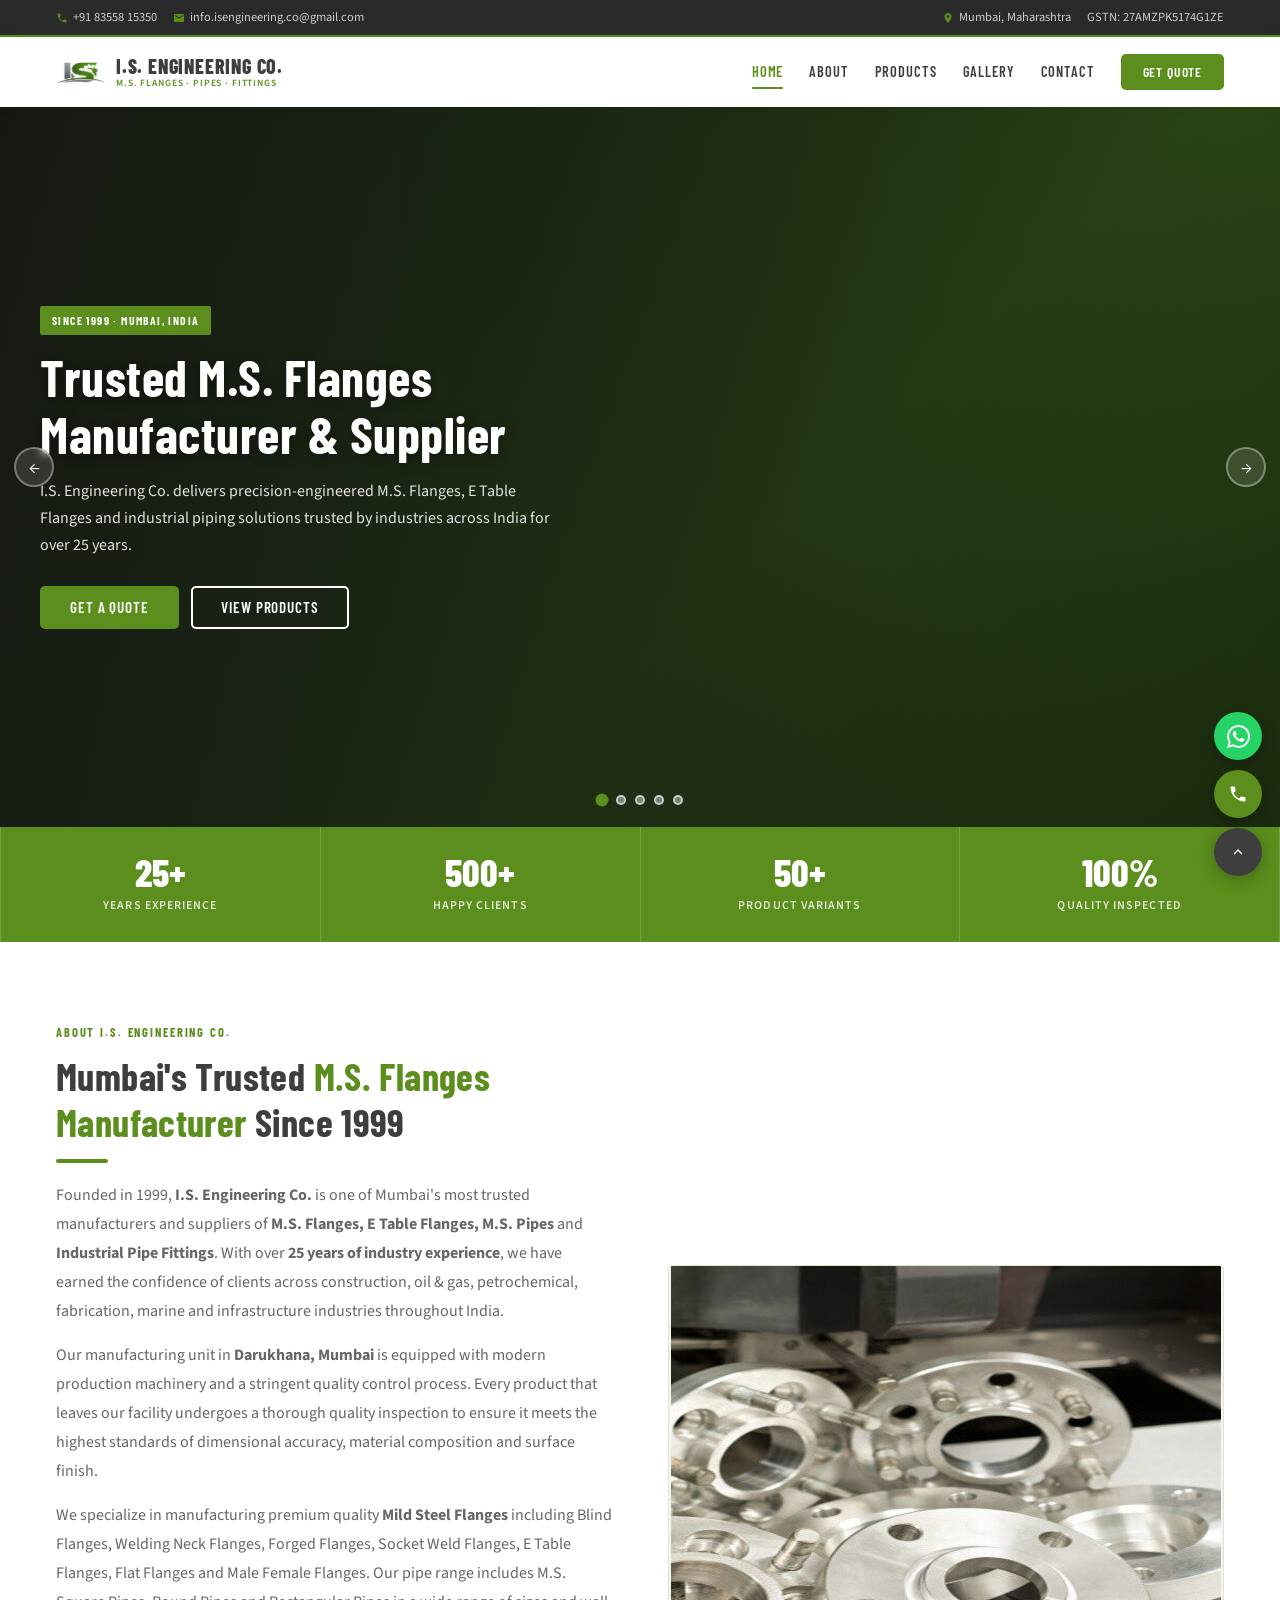
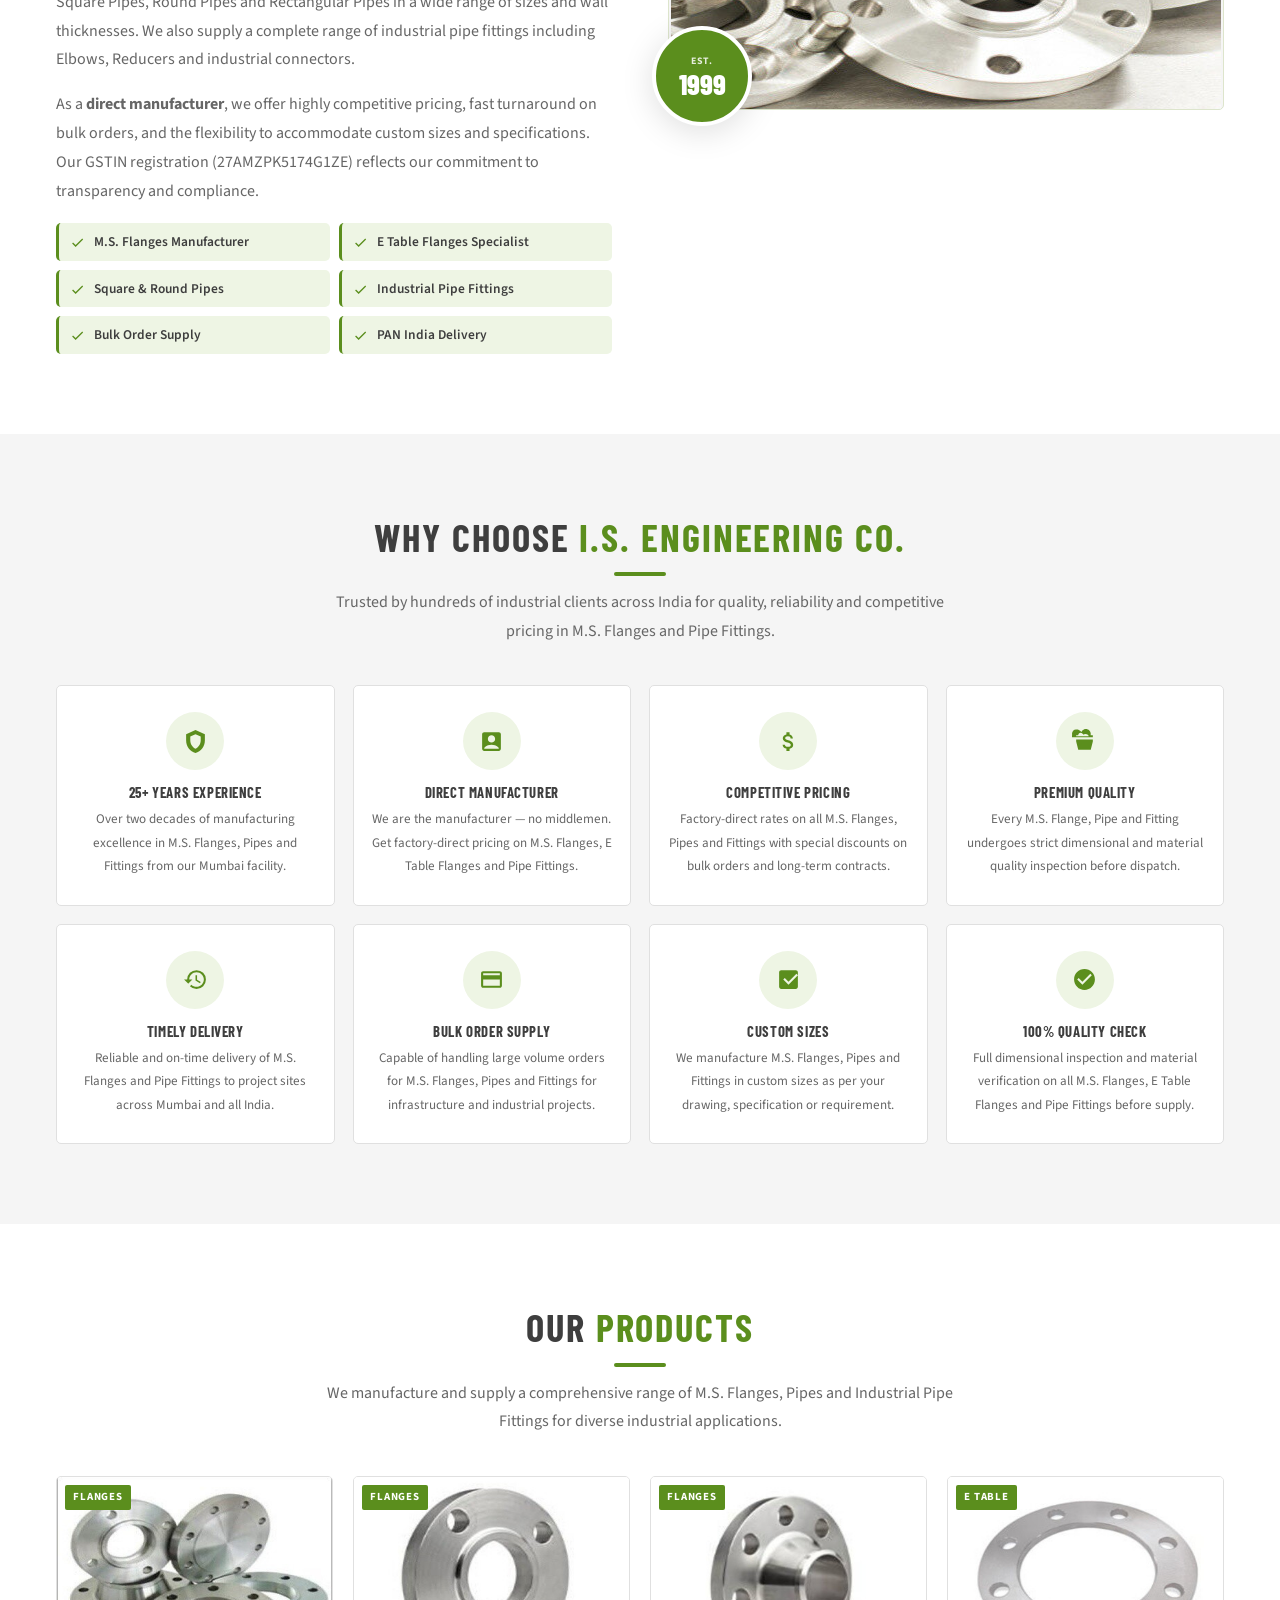
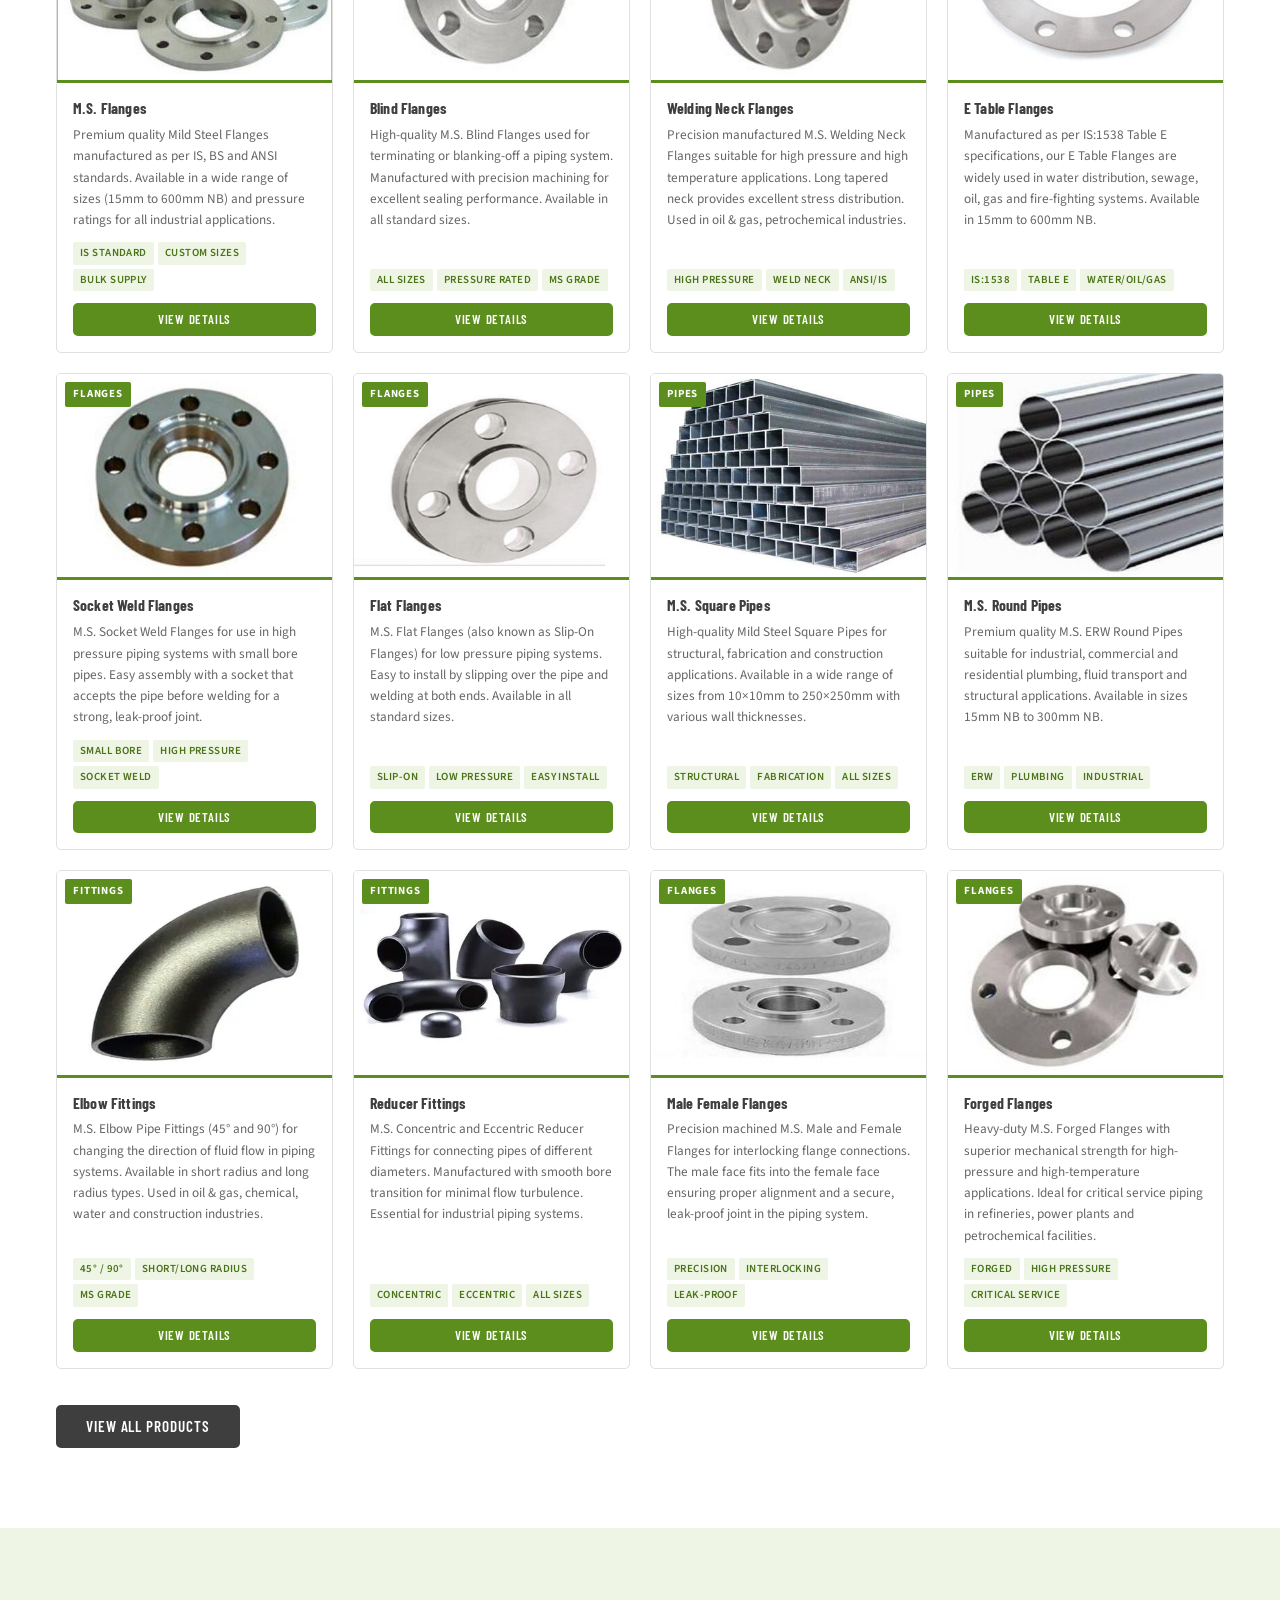
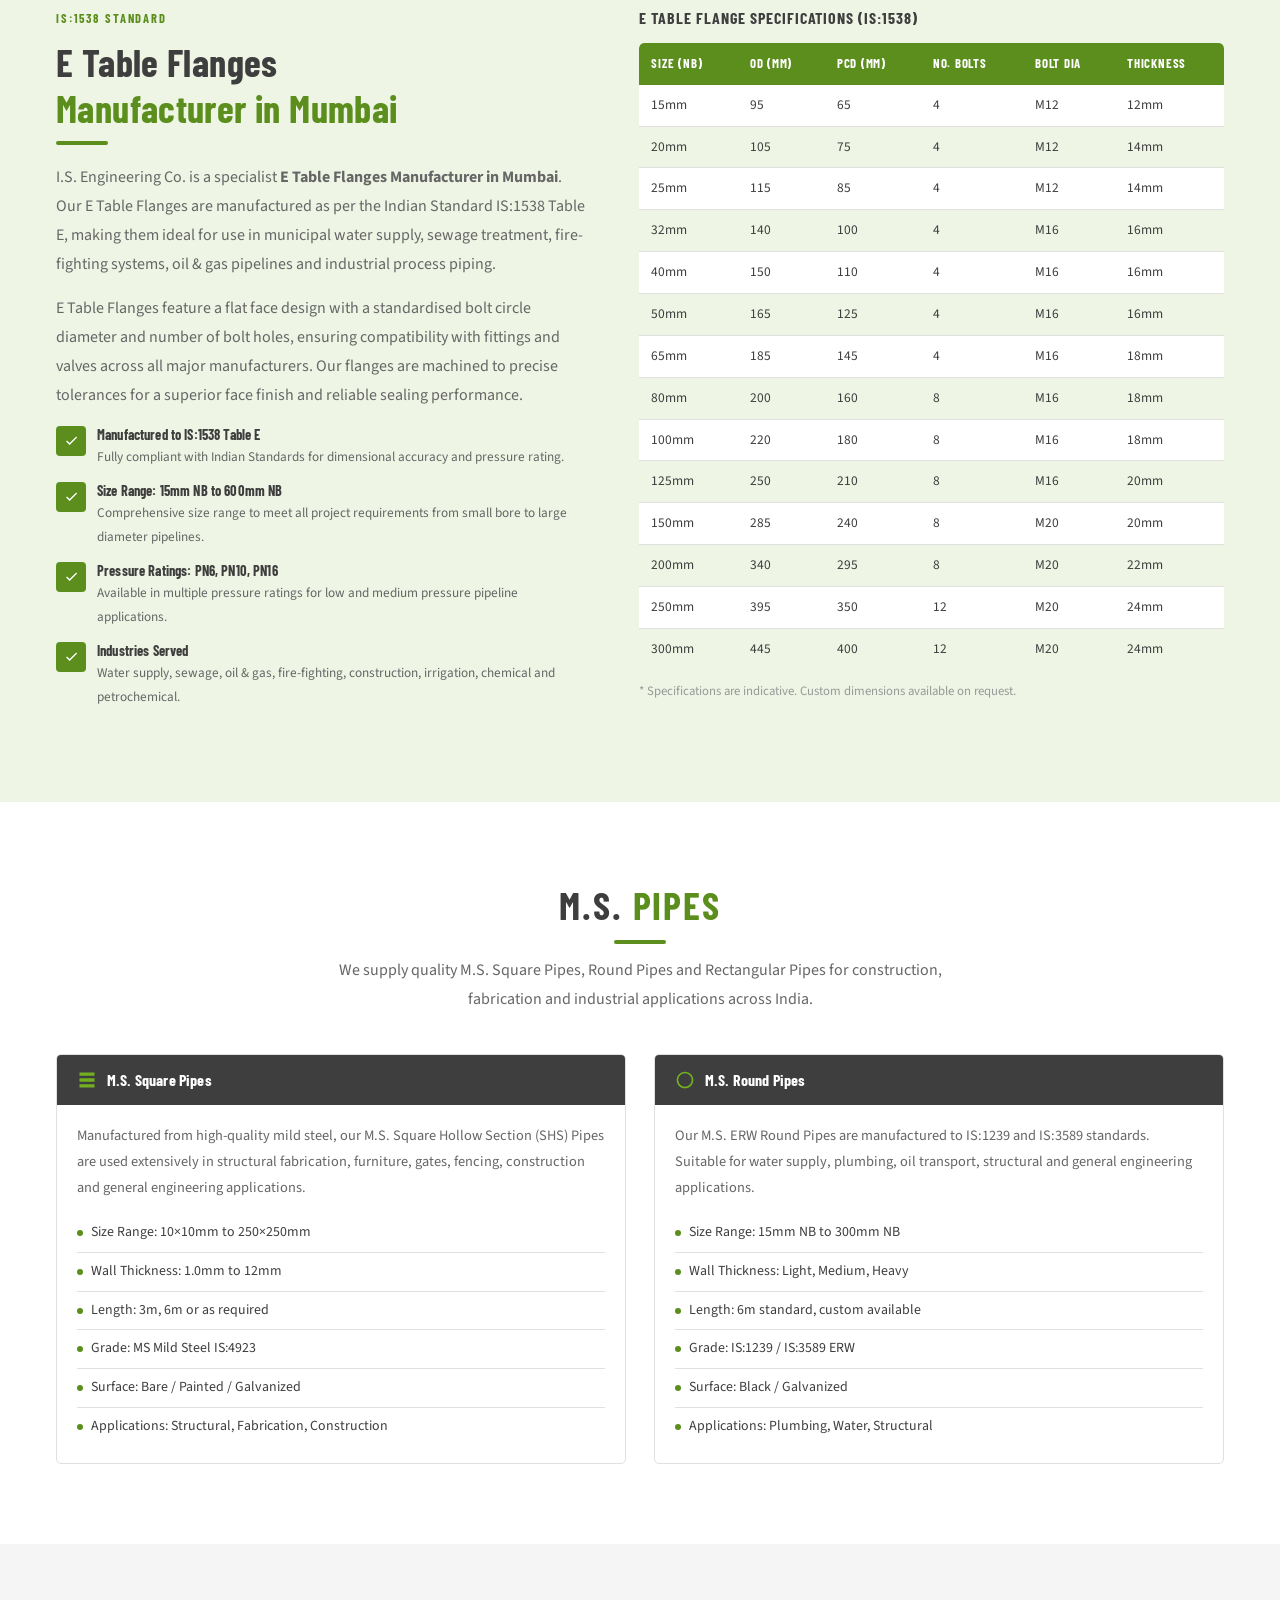
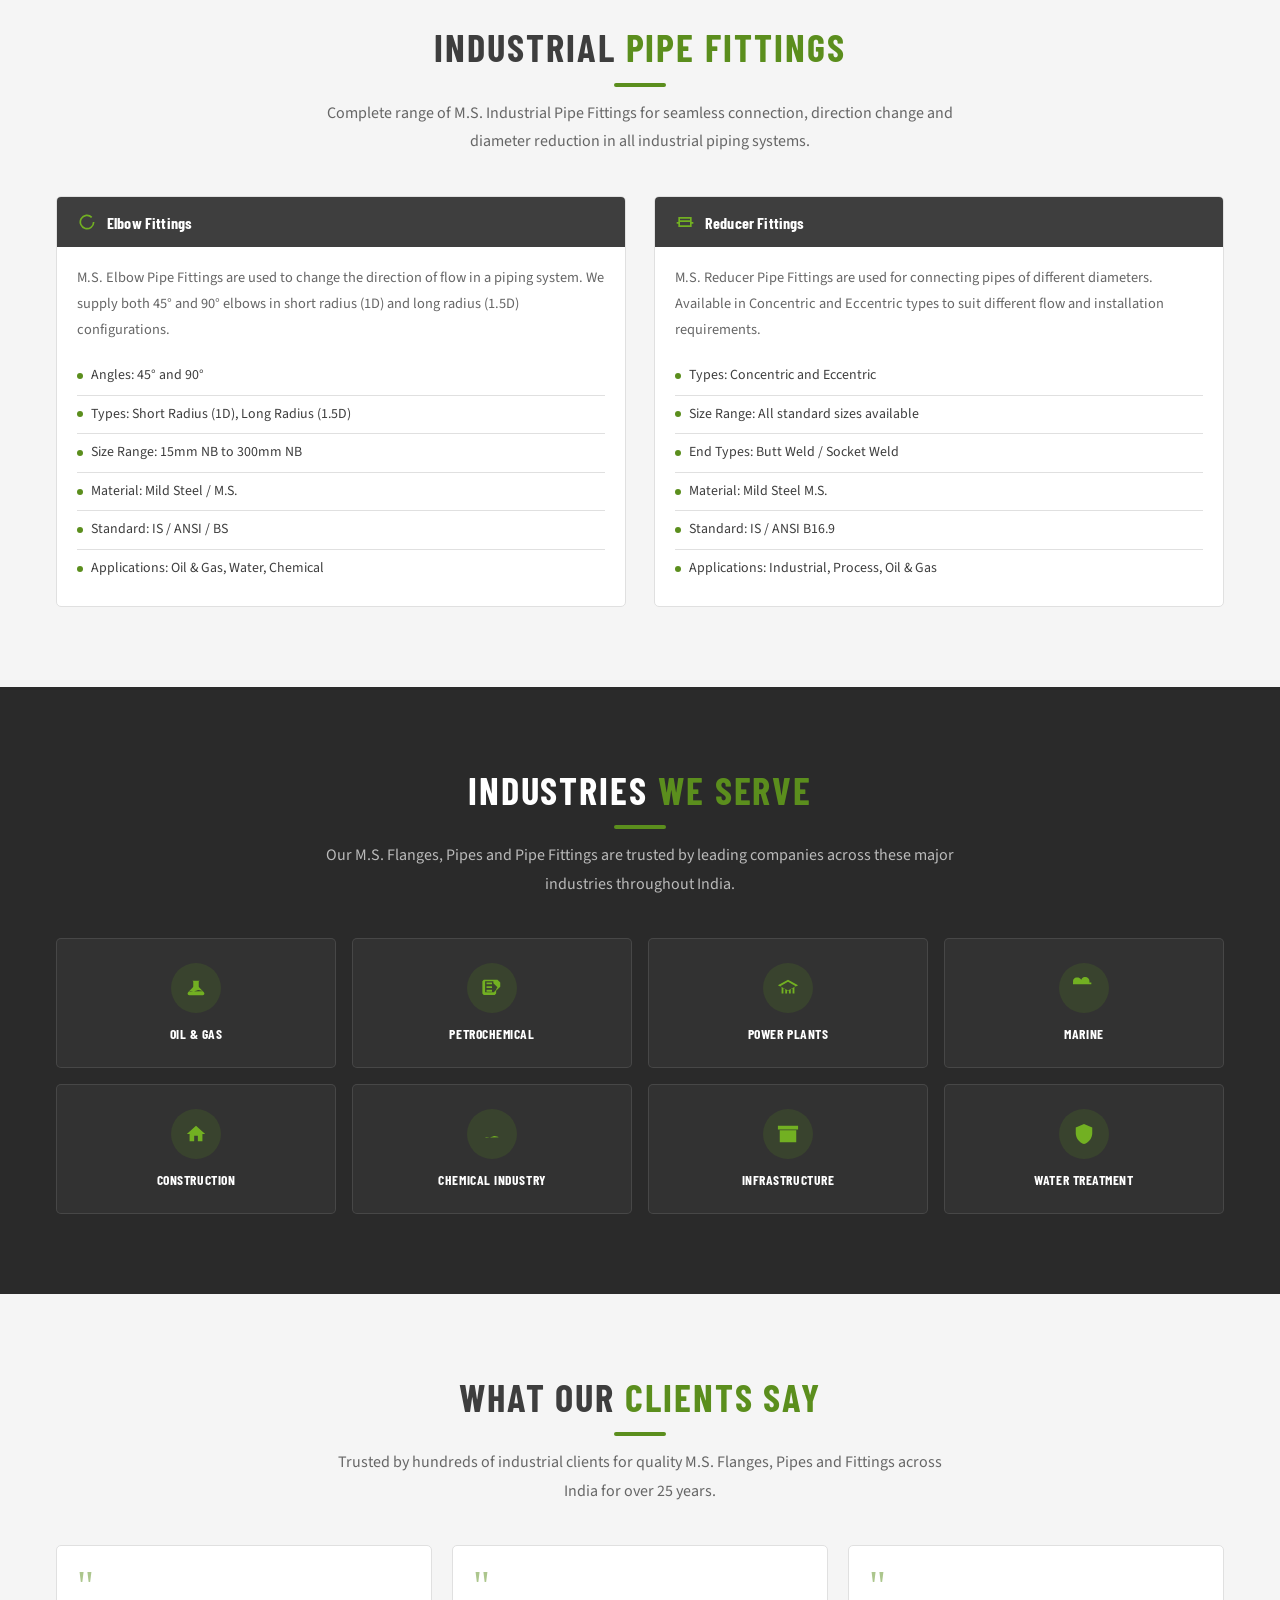
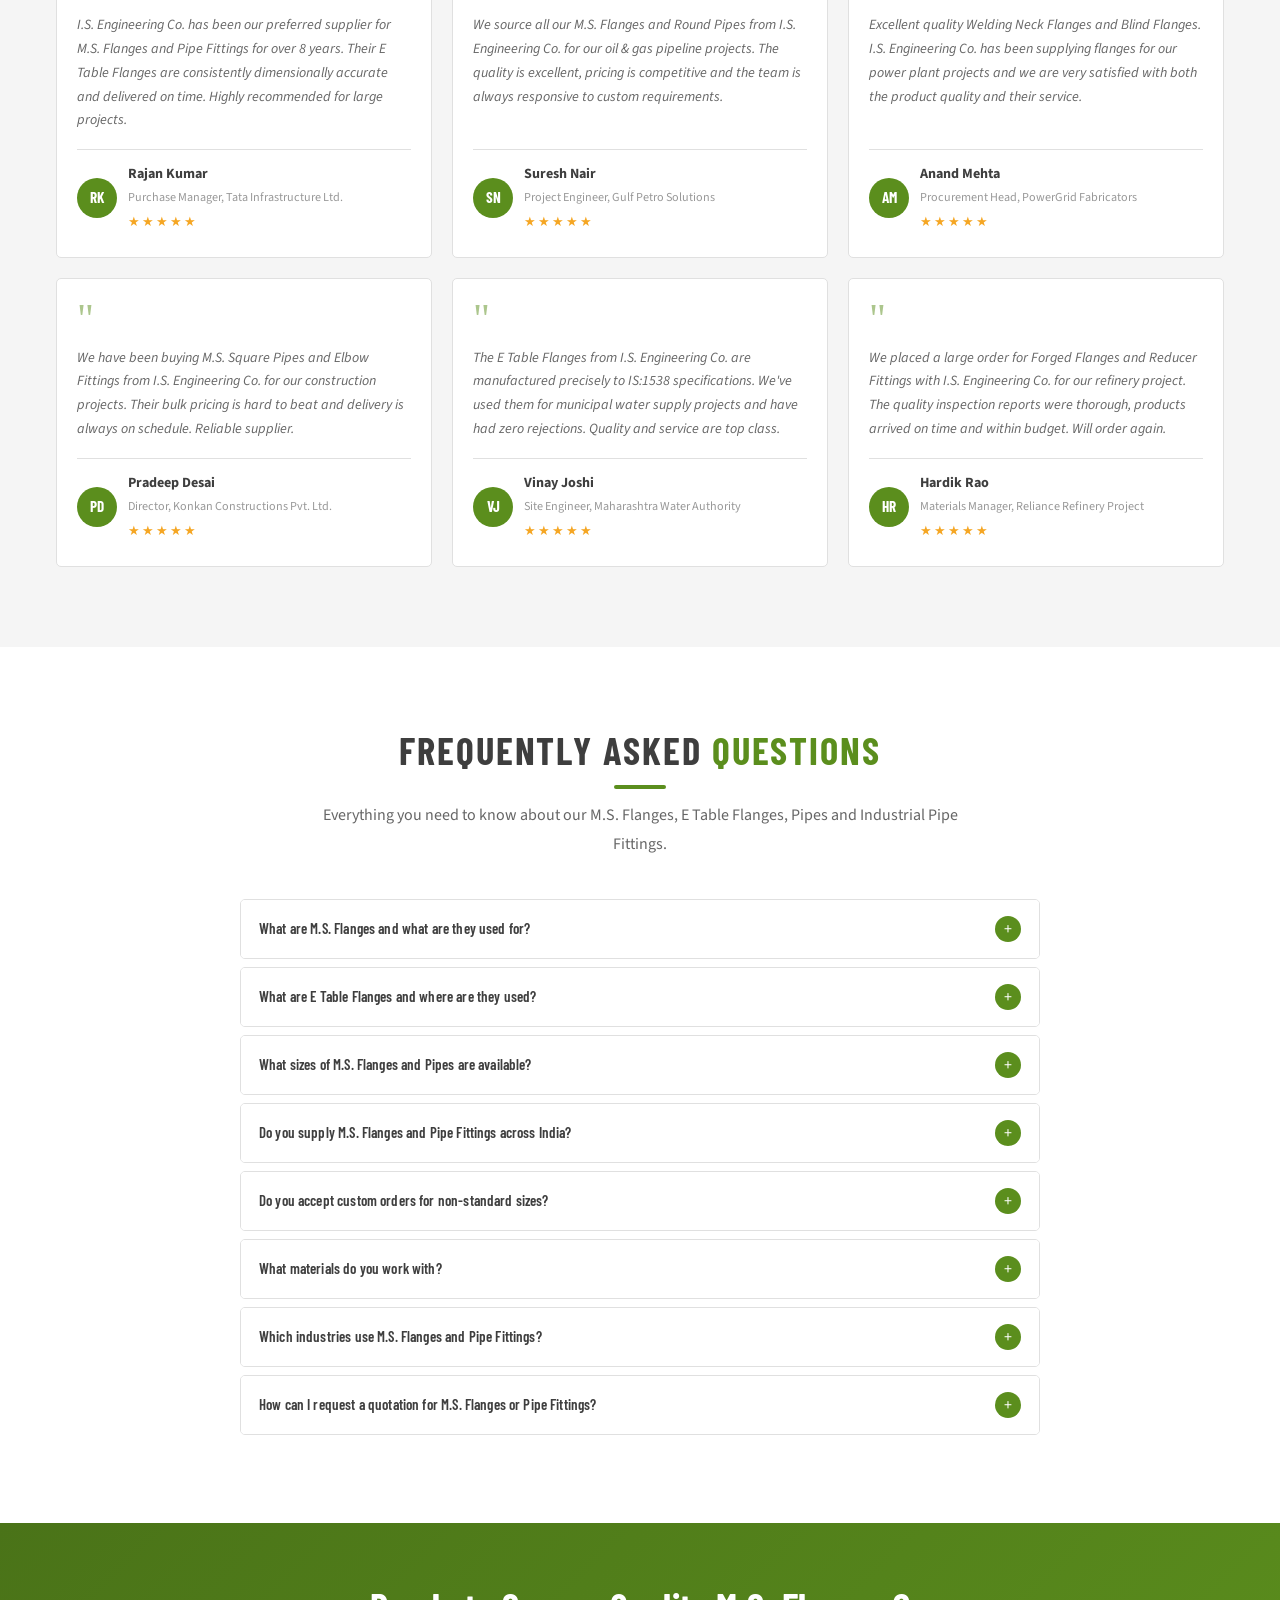
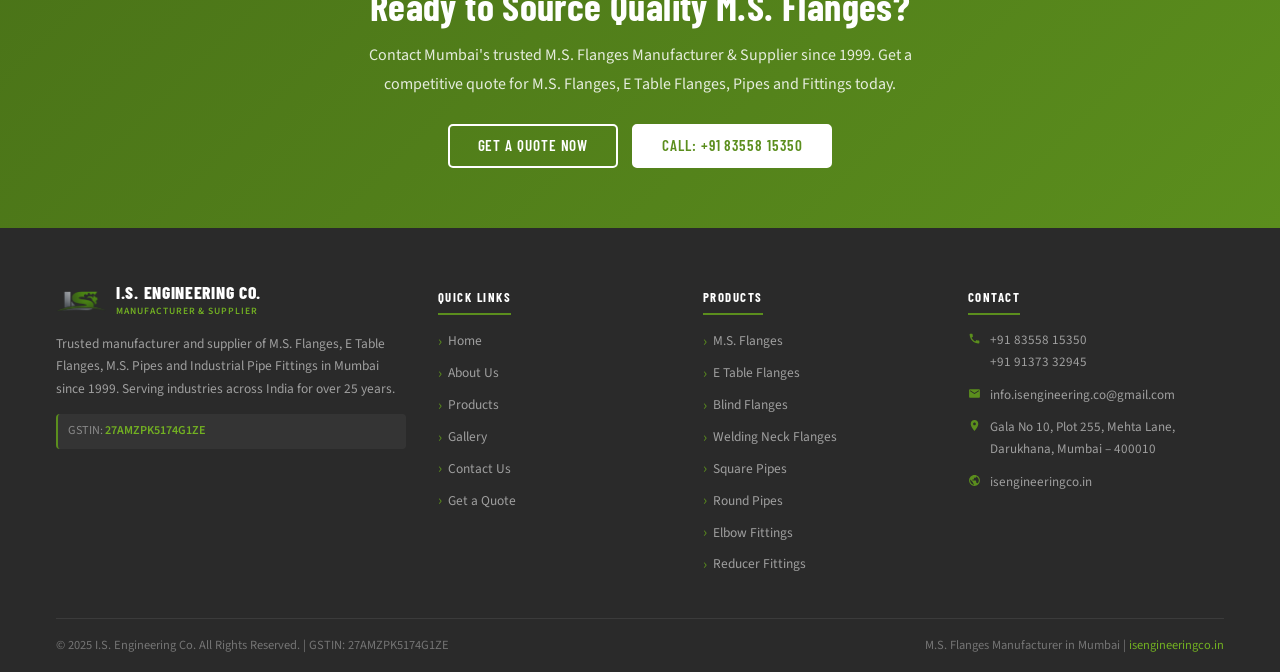
==== commit b295f280: "Integrate Google Tag Manager in index.html Added Google Tag Manager scripts for tracking." ====
--- a/index.html
+++ b/index.html
@@ -18,6 +18,13 @@
 <meta name="twitter:title" content="M.S Flanges Manufacturer in Mumbai | I.S. Engineering Co.">
 <meta name="twitter:description" content="Trusted M.S Flanges Manufacturer & Supplier since 1999. Supplying E Table Flanges, M.S Pipes, Pipe Fittings across India.">
 <link rel="stylesheet" href="css/style.css">
+  <!-- Google Tag Manager -->
+<script>(function(w,d,s,l,i){w[l]=w[l]||[];w[l].push({'gtm.start':
+new Date().getTime(),event:'gtm.js'});var f=d.getElementsByTagName(s)[0],
+j=d.createElement(s),dl=l!='dataLayer'?'&l='+l:'';j.async=true;j.src=
+'https://www.googletagmanager.com/gtm.js?id='+i+dl;f.parentNode.insertBefore(j,f);
+})(window,document,'script','dataLayer','GTM-M94HQVZK');</script>
+<!-- End Google Tag Manager -->
 <script type="application/ld+json">
 {
   "@context": "https://schema.org",
@@ -69,7 +76,10 @@
 </script>
 </head>
 <body>
-
+<!-- Google Tag Manager (noscript) -->
+<noscript><iframe src="https://www.googletagmanager.com/ns.html?id=GTM-M94HQVZK"
+height="0" width="0" style="display:none;visibility:hidden"></iframe></noscript>
+<!-- End Google Tag Manager (noscript) -->
 <!-- TOP BAR -->
 <div class="topbar">
   <div class="container">
--- a/css/style.css
+++ b/css/style.css
@@ -853,4 +853,42 @@
 /* Why grid at 640px - ensure 2 col */
 @media (max-width: 640px) {
   .why-grid { grid-template-columns: 1fr 1fr; }
-}+}
+
+/* ── MOBILE OVERFLOW FIX ── */
+html, body {
+  max-width: 100%;
+  overflow-x: hidden;
+}
+
+/* Prevent hero carousel from causing horizontal scroll */
+.hero-carousel {
+  overflow: hidden;
+}
+
+/* Prevent stats border from overflowing */
+.stats-bar {
+  overflow: hidden;
+}
+
+/* Ensure floating actions don't trigger layout overflow */
+.floating-actions {
+  max-width: 100vw;
+}
+
+/* Contain any wide children in sections */
+.section-pad,
+.hero-carousel,
+.stats-bar,
+.company-intro,
+.why-us,
+.products-sec,
+.etable-section,
+.pipes-section,
+.fittings-section,
+.industries-section,
+.testimonials-section,
+.faq-section,
+.cta-banner {
+  overflow-x: hidden;
+}
